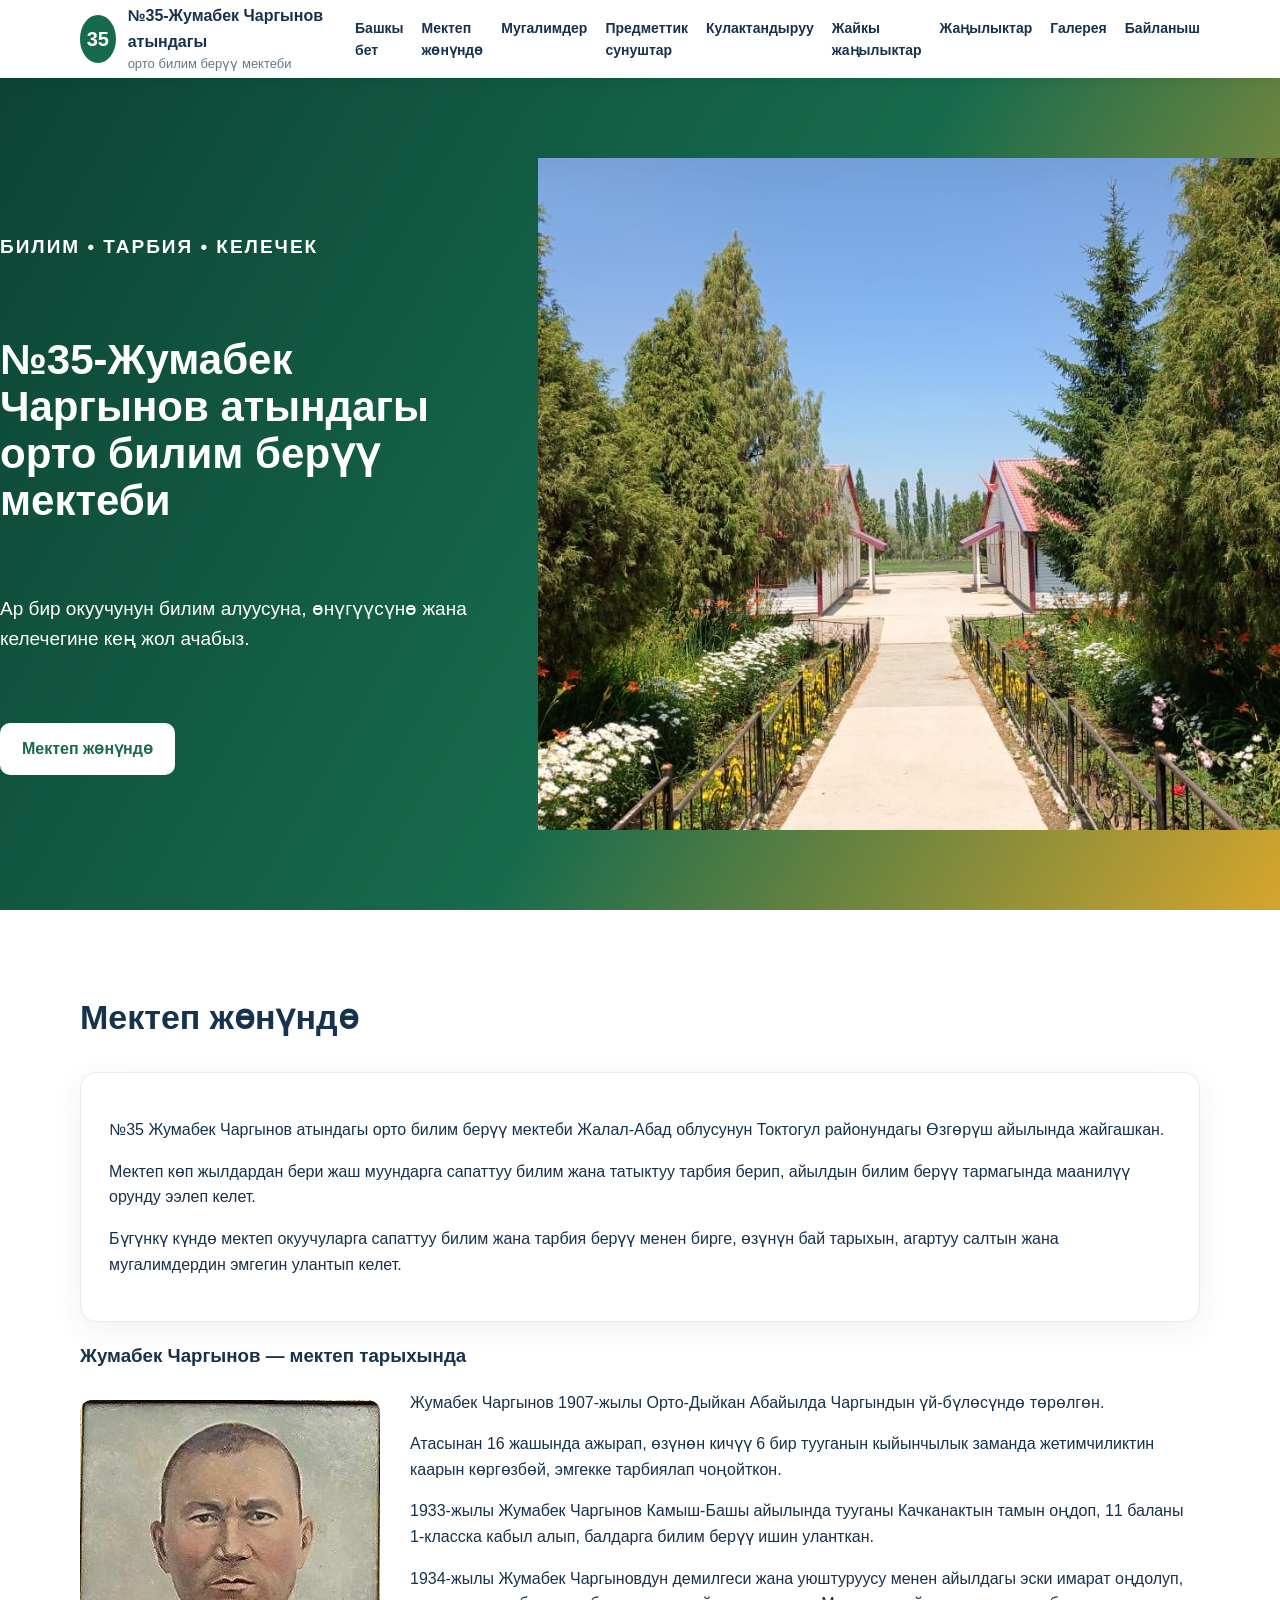
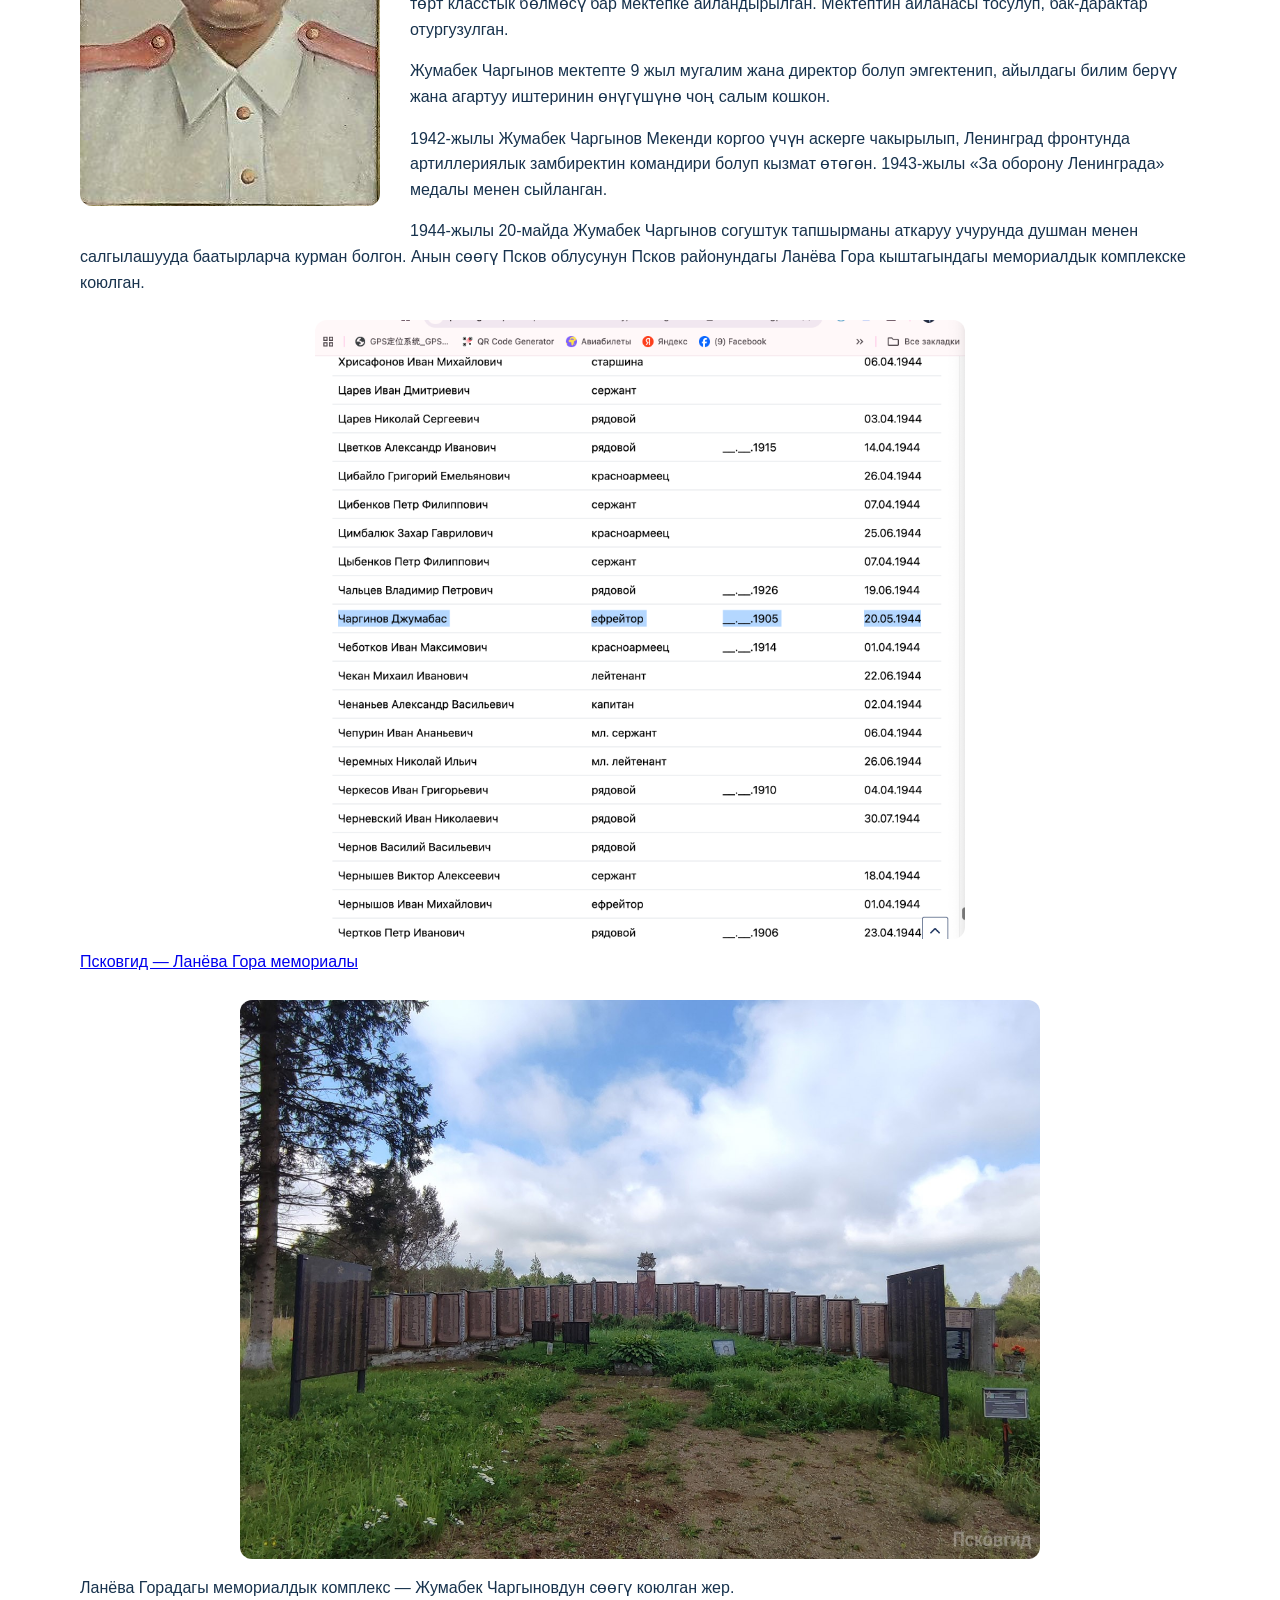
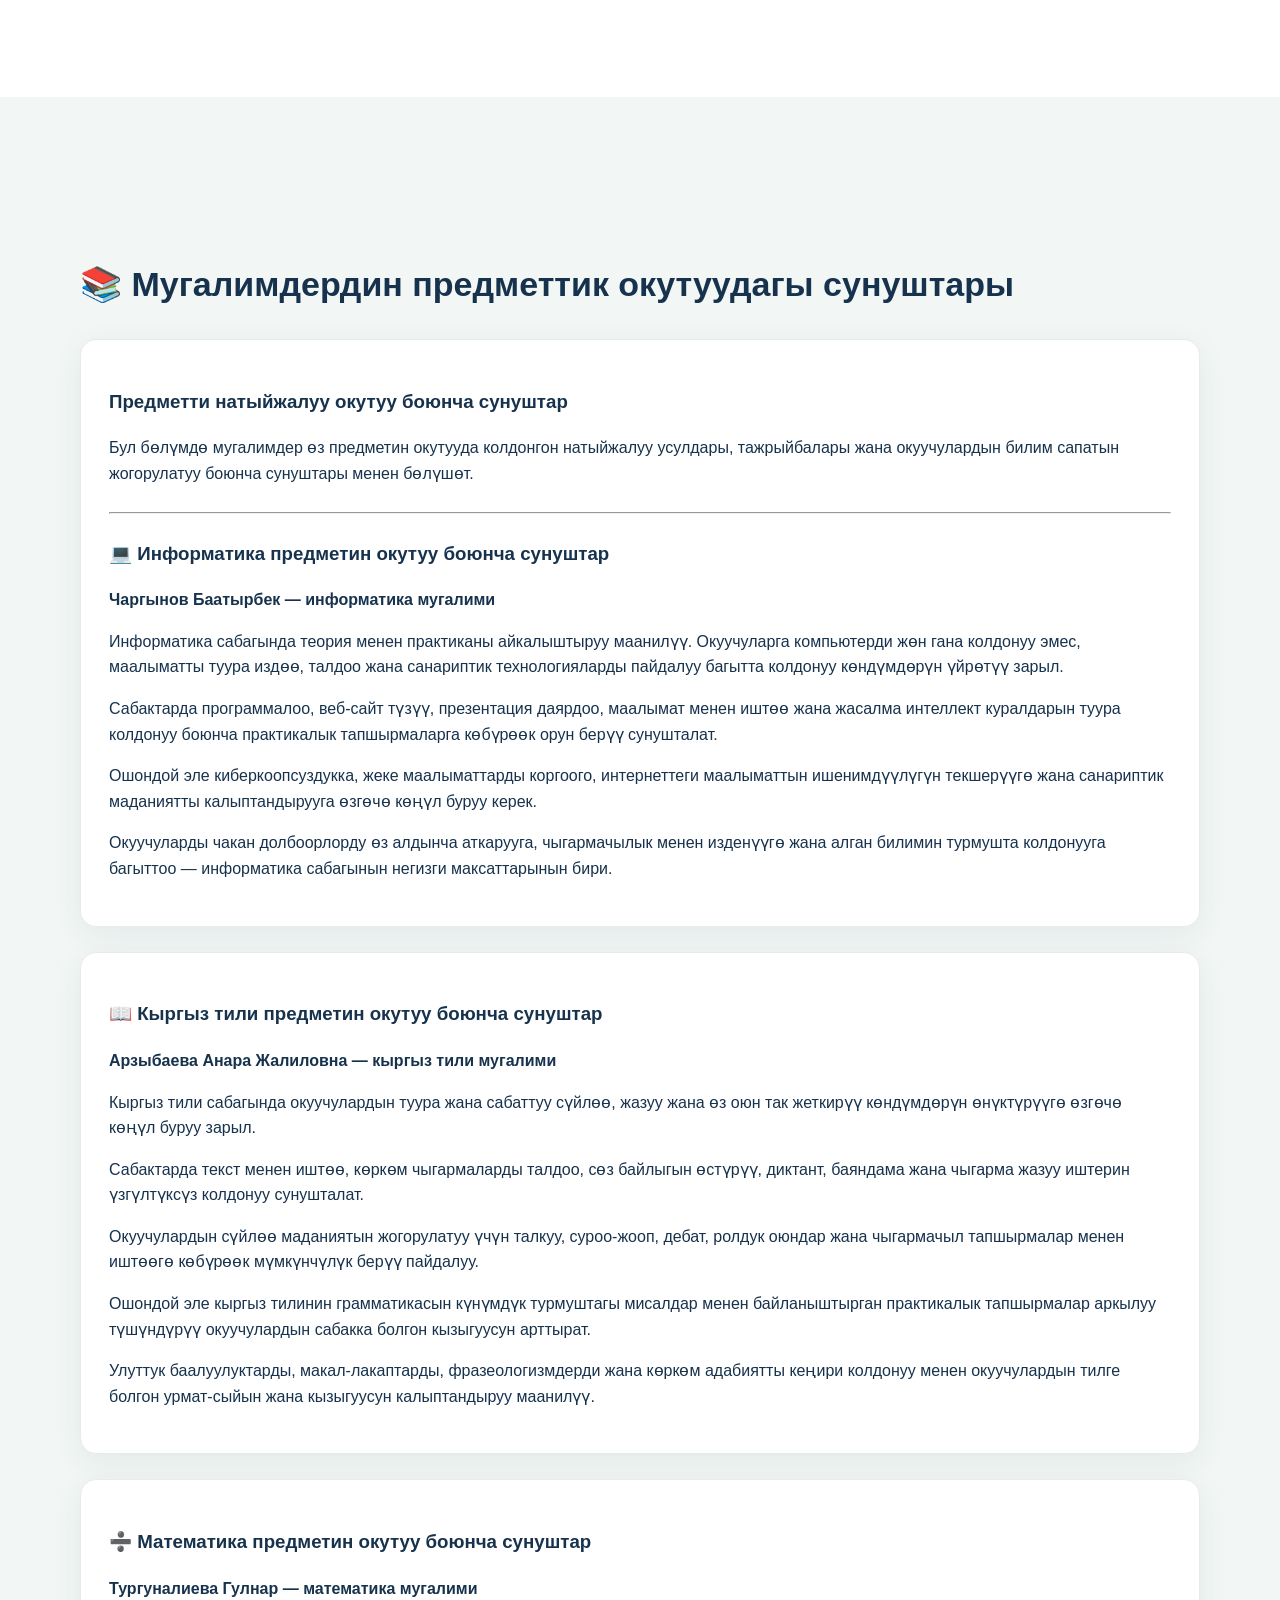
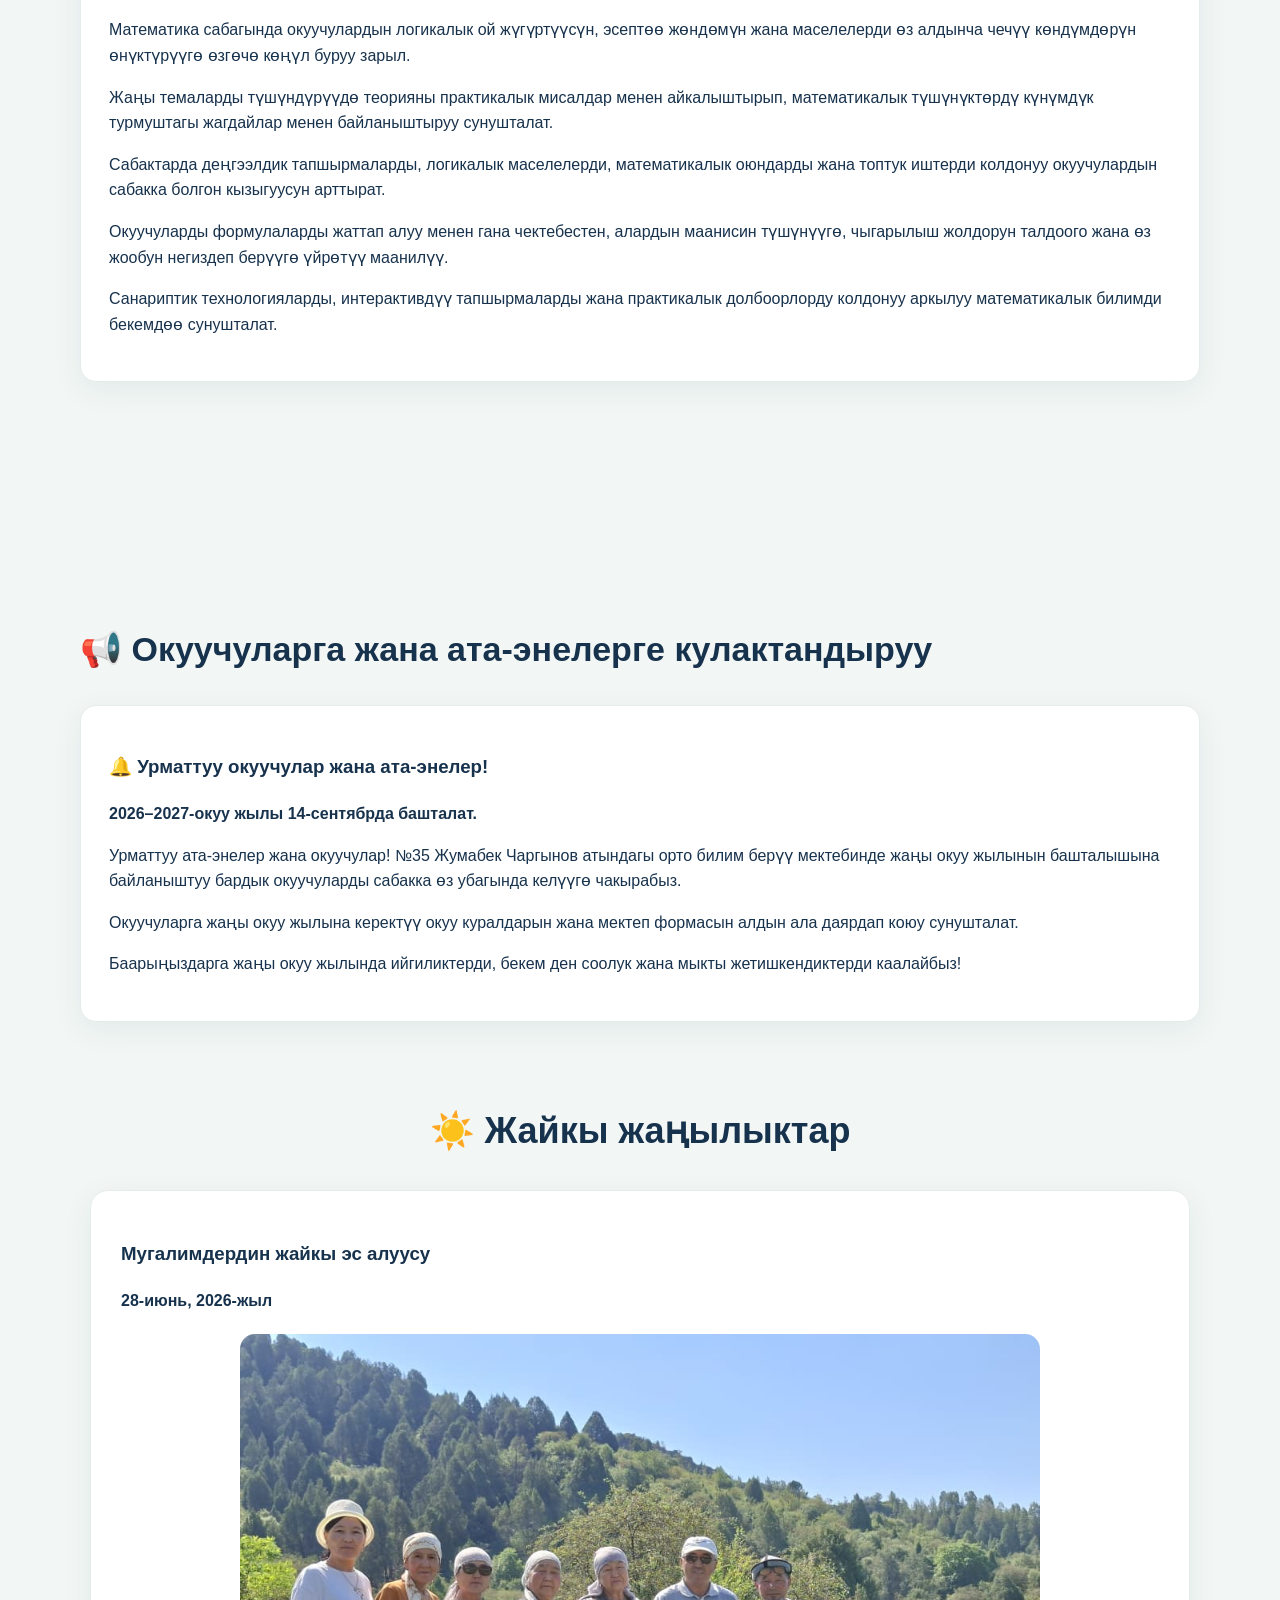
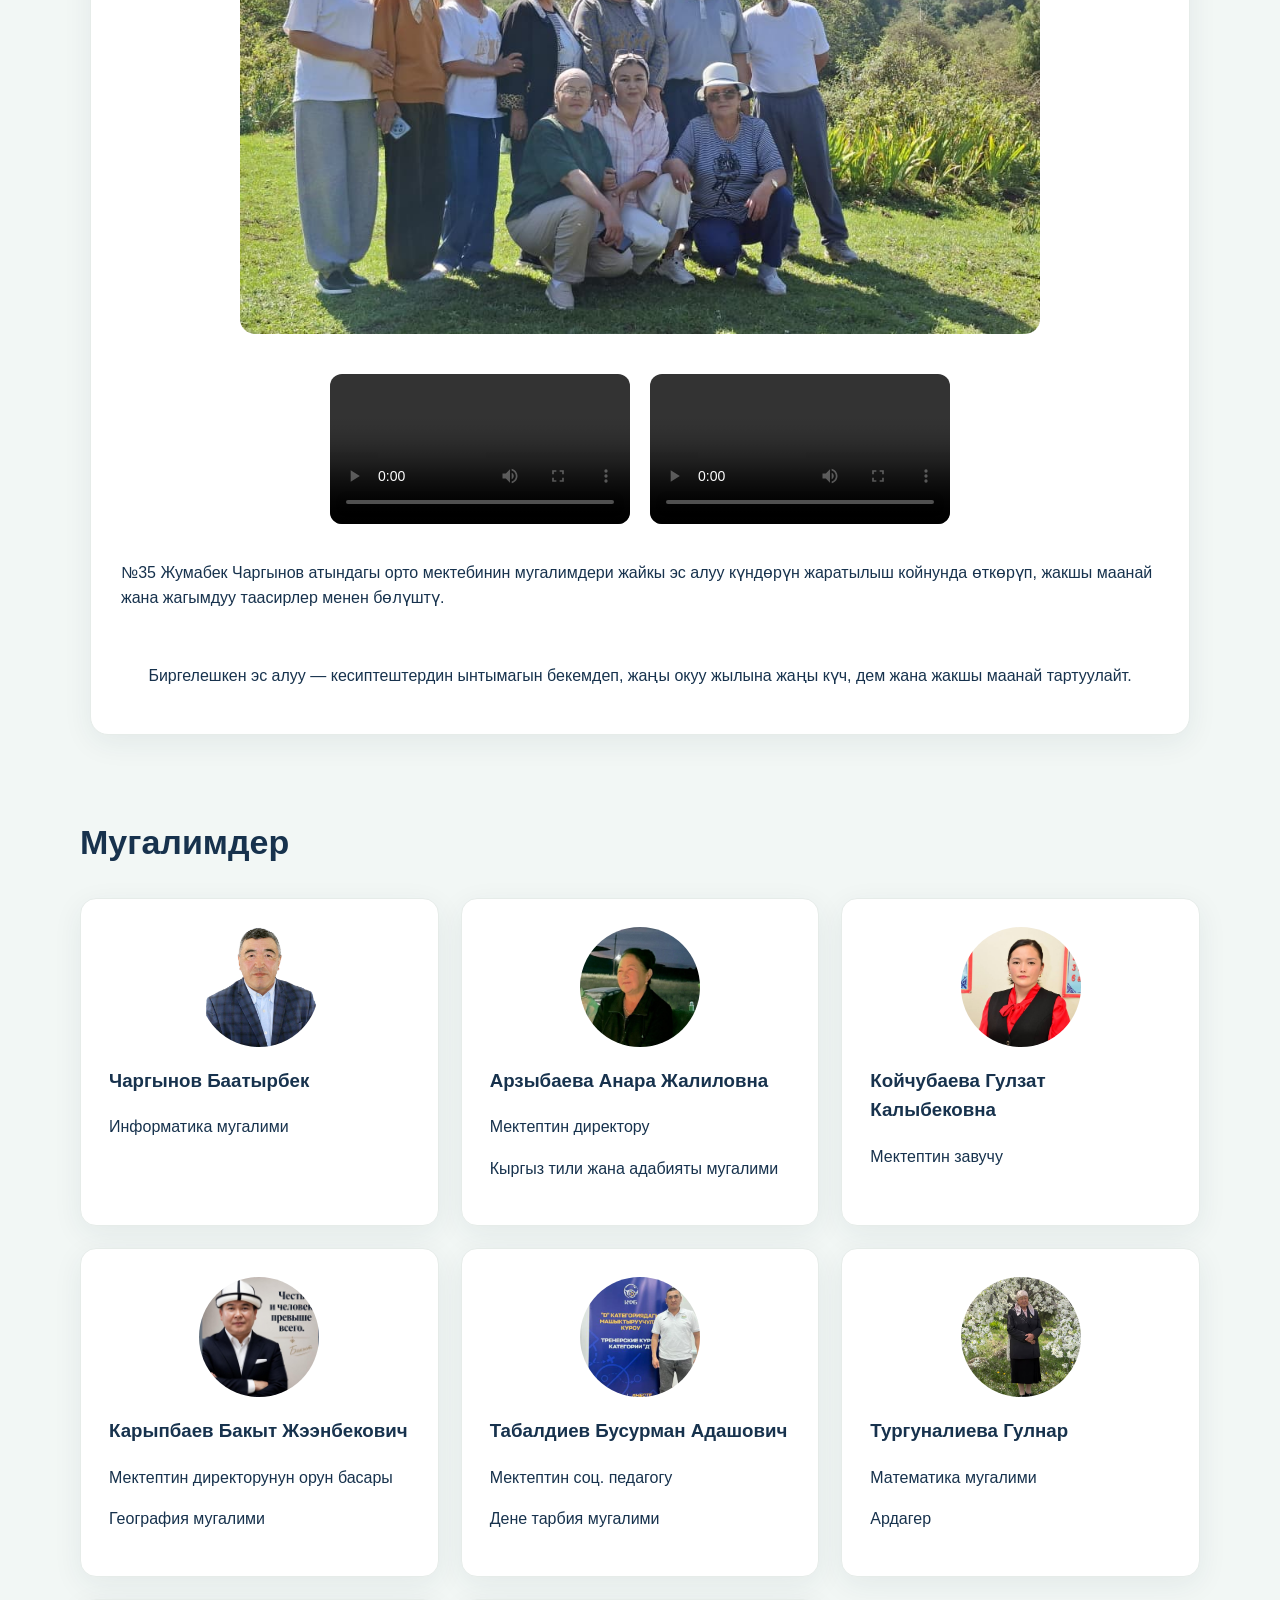
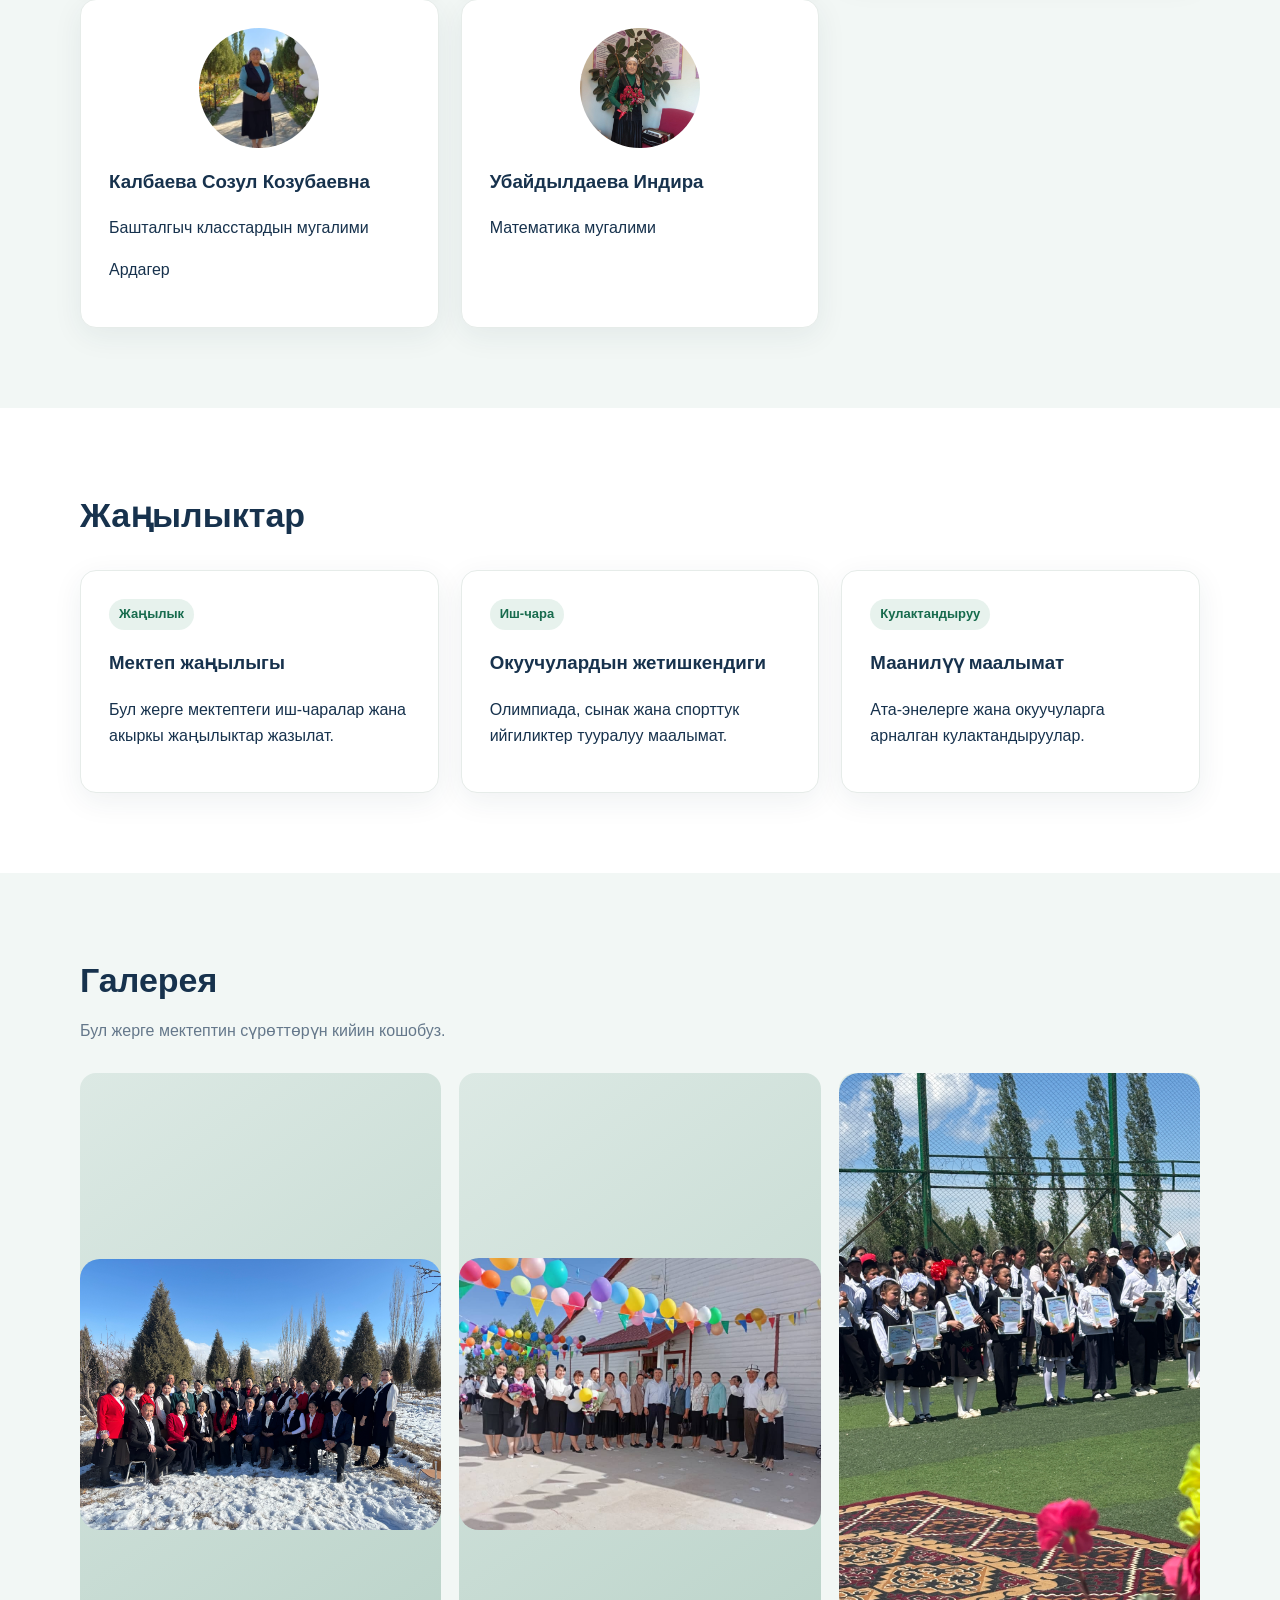
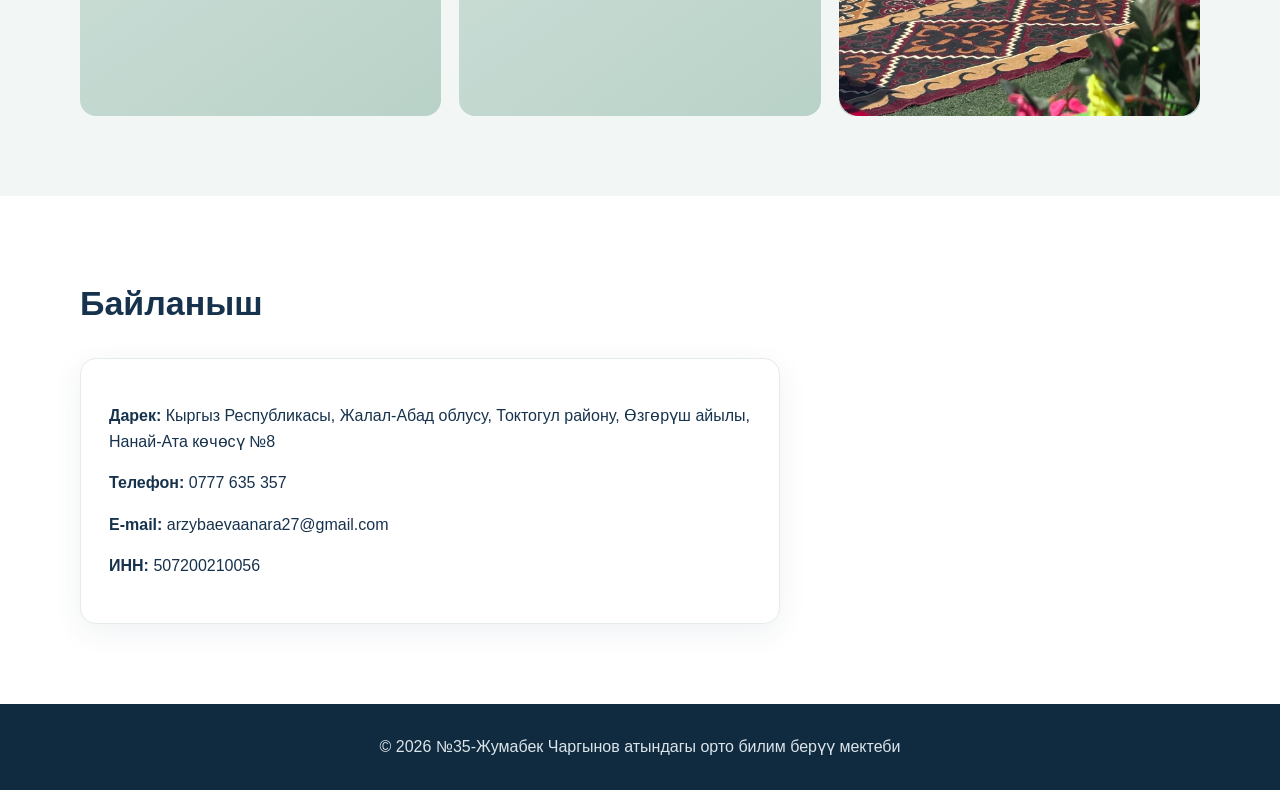
==== index.html @ b6be6ff4 "Update index.html" ====
<!DOCTYPE html>
<html lang="ky">
<head>
  <meta charset="UTF-8">
  <meta name="viewport" content="width=device-width, initial-scale=1.0">
<meta name="description" content="№35 Жумабек Чаргынов атындагы орто мектебинин расмий сайты. Жалал-Абад облусу, Токтогул району, Өзгөрүш айылы.">
  <title>№35 Жумабек Чаргынов атындагы орто мектеби | Токтогул району</title>
  <link rel="stylesheet" href="style.css">
</head>
<body>
  <header>
    <div class="container nav">
      <div class="brand">
        <div class="logo">35</div>
        <div>
          <strong>№35-Жумабек Чаргынов атындагы</strong>
          <span>орто билим берүү мектеби</span>
        </div>
      </div>
      <button class="menu" aria-label="Меню">☰</button>
      <nav>
        <a href="#home">Башкы бет</a>
        <a href="#about">Мектеп жөнүндө</a>
        <a href="#teachers">Мугалимдер</a>
        <a href="#subject-tips">Предметтик сунуштар</a>
        <a href="#announcement">Кулактандыруу</a>
        <a href="#summer-news">Жайкы жаңылыктар</a>
        <a href="#news">Жаңылыктар</a>
        <a href="#gallery">Галерея</a>
        <a href="#contact">Байланыш</a>
      </nav>
    </div>
  </header>

  <main>
    <section class="hero" id="home">
      <div class="container hero-content">
        <p class="eyebrow">Билим • Тарбия • Келечек</p>
        <h1>№35-Жумабек Чаргынов атындагы орто билим берүү мектеби</h1>
        <p>Ар бир окуучунун билим алуусуна, өнүгүүсүнө жана келечегине кең жол ачабыз.</p>
        <a class="button" href="#about">Мектеп жөнүндө</a>
      </div>
      <img src="1b5042bb-6a7a-4c99-910e-c6a59b08b1f9.JPG" alt="№35 Жумабек Чаргынов атындагы мектеп">
    </section>

    <section id="about">
      <div class="container">
        <h2>Мектеп жөнүндө</h2>
        <div class="card">
          <p>№35 Жумабек Чаргынов атындагы орто билим берүү мектеби Жалал-Абад облусунун Токтогул районундагы Өзгөрүш айылында жайгашкан.</p>
<p>Мектеп көп жылдардан бери жаш муундарга сапаттуу билим жана татыктуу тарбия берип, айылдын билим берүү тармагында маанилүү орунду ээлеп келет.</p><p>Бүгүнкү күндө мектеп окуучуларга сапаттуу билим жана тарбия берүү менен бирге, өзүнүн бай тарыхын, агартуу салтын жана мугалимдердин эмгегин улантып келет.</p>        </div>
    <h3>Жумабек Чаргынов — мектеп тарыхында</h3>
<img src="jumabek-chargynov.png" alt="Жумабек Чаргынов" style="width:300px;height:auto;float:left;margin:10px 30px 20px 0;border-radius:12px;">            

        <p>Жумабек Чаргынов 1907-жылы Орто-Дыйкан Абайылда Чаргындын үй-бүлөсүндө төрөлгөн.</p>
        <p>Атасынан 16 жашында ажырап, өзүнөн кичүү 6 бир тууганын кыйынчылык заманда жетимчиликтин каарын көргөзбөй, эмгекке тарбиялап чоңойткон.</p>
        <p>1933-жылы Жумабек Чаргынов Камыш-Башы айылында тууганы Качканактын тамын оңдоп, 11 баланы 1-класска кабыл алып, балдарга билим берүү ишин уланткан.</p>
        <p>1934-жылы Жумабек Чаргыновдун демилгеси жана уюштуруусу менен айылдагы эски имарат оңдолуп, төрт класстык бөлмөсү бар мектепке айландырылган. Мектептин айланасы тосулуп, бак-дарактар отургузулган.</p>
        <p>Жумабек Чаргынов мектепте 9 жыл мугалим жана директор болуп эмгектенип, айылдагы билим берүү жана агартуу иштеринин өнүгүшүнө чоң салым кошкон.</p>
        <p>1942-жылы Жумабек Чаргынов Мекенди коргоо үчүн аскерге чакырылып, Ленинград фронтунда артиллериялык замбиректин командири болуп кызмат өтөгөн. 1943-жылы «За оборону Ленинграда» медалы менен сыйланган.</p>
        <p>1944-жылы 20-майда Жумабек Чаргынов согуштук тапшырманы аткаруу учурунда душман менен салгылашууда баатырларча курман болгон. Анын сөөгү Псков облусунун Псков районундагы Ланёва Гора кыштагындагы мемориалдык комплекске коюлган.</p>
            <img src="chargynov-list.png" alt="Жумабек Чаргыновдун аты мемориалдык тизмеде" style="width:100%;max-width:650px;height:auto;display:block;margin:25px auto 10px auto;border-radius:12px;">  <a href="https://www.pskovgid.ru/mesta/voinskie-memorialy/laneva-gora" target="_blank">
    Псковгид — Ланёва Гора мемориалы
  </a>
<img src="https://cbaatyrbek-prog.github.io/juma--chargynov-school/009feb89-b0dc-4c9e-a639-afb3f63c8e62.png" alt="Ланёва Гора мемориалдык комплекси" style="width:80%;max-width:800px;height:auto;display:block;margin:25px auto 10px auto;border-radius:12px;">            <p class="memorial-caption">Ланёва Горадагы мемориалдык комплекс — Жумабек Чаргыновдун сөөгү коюлган жер.</p>
      </div>
</div>
    </section>

    <section class="soft" id="teachers">
    <section class="soft" id="subject-tips">
  <div class="container">
    <h2>📚 Мугалимдердин предметтик окутуудагы сунуштары</h2>

    <article class="card">
      <h3>Предметти натыйжалуу окутуу боюнча сунуштар</h3>
      <p>Бул бөлүмдө мугалимдер өз предметин окутууда колдонгон натыйжалуу усулдары, тажрыйбалары жана окуучулардын билим сапатын жогорулатуу боюнча сунуштары менен бөлүшөт.</p>
    <hr style="margin:25px 0;">

<h3>💻 Информатика предметин окутуу боюнча сунуштар</h3>

<p><strong>Чаргынов Баатырбек — информатика мугалими</strong></p>

<p>Информатика сабагында теория менен практиканы айкалыштыруу маанилүү. Окуучуларга компьютерди жөн гана колдонуу эмес, маалыматты туура издөө, талдоо жана санариптик технологияларды пайдалуу багытта колдонуу көндүмдөрүн үйрөтүү зарыл.</p>

<p>Сабактарда программалоо, веб-сайт түзүү, презентация даярдоо, маалымат менен иштөө жана жасалма интеллект куралдарын туура колдонуу боюнча практикалык тапшырмаларга көбүрөөк орун берүү сунушталат.</p>

<p>Ошондой эле киберкоопсуздукка, жеке маалыматтарды коргоого, интернеттеги маалыматтын ишенимдүүлүгүн текшерүүгө жана санариптик маданиятты калыптандырууга өзгөчө көңүл буруу керек.</p>

<p>Окуучуларды чакан долбоорлорду өз алдынча аткарууга, чыгармачылык менен изденүүгө жана алган билимин турмушта колдонууга багыттоо — информатика сабагынын негизги максаттарынын бири.</p></article>
  </article>
    <article class="card" style="margin-top:25px;">
  <h3>📖 Кыргыз тили предметин окутуу боюнча сунуштар</h3>

  
<p><strong>Арзыбаева Анара Жалиловна — кыргыз тили мугалими</strong></p>  <p>Кыргыз тили сабагында окуучулардын туура жана сабаттуу сүйлөө, жазуу жана өз оюн так жеткирүү көндүмдөрүн өнүктүрүүгө өзгөчө көңүл буруу зарыл.</p>

  <p>Сабактарда текст менен иштөө, көркөм чыгармаларды талдоо, сөз байлыгын өстүрүү, диктант, баяндама жана чыгарма жазуу иштерин үзгүлтүксүз колдонуу сунушталат.</p>

  <p>Окуучулардын сүйлөө маданиятын жогорулатуу үчүн талкуу, суроо-жооп, дебат, ролдук оюндар жана чыгармачыл тапшырмалар менен иштөөгө көбүрөөк мүмкүнчүлүк берүү пайдалуу.</p>

  <p>Ошондой эле кыргыз тилинин грамматикасын күнүмдүк турмуштагы мисалдар менен байланыштырган практикалык тапшырмалар аркылуу түшүндүрүү окуучулардын сабакка болгон кызыгуусун арттырат.</p>

  <p>Улуттук баалуулуктарды, макал-лакаптарды, фразеологизмдерди жана көркөм адабиятты кеңири колдонуу менен окуучулардын тилге болгон урмат-сыйын жана кызыгуусун калыптандыруу маанилүү.</p>
</article>
    <article class="card" style="margin-top:25px;">
  <h3>➗ Математика предметин окутуу боюнча сунуштар</h3>

  <p><strong>Тургуналиева Гулнар — математика мугалими</strong></p>

  <p>Математика сабагында окуучулардын логикалык ой жүгүртүүсүн, эсептөө жөндөмүн жана маселелерди өз алдынча чечүү көндүмдөрүн өнүктүрүүгө өзгөчө көңүл буруу зарыл.</p>

  <p>Жаңы темаларды түшүндүрүүдө теорияны практикалык мисалдар менен айкалыштырып, математикалык түшүнүктөрдү күнүмдүк турмуштагы жагдайлар менен байланыштыруу сунушталат.</p>

  <p>Сабактарда деңгээлдик тапшырмаларды, логикалык маселелерди, математикалык оюндарды жана топтук иштерди колдонуу окуучулардын сабакка болгон кызыгуусун арттырат.</p>

  <p>Окуучуларды формулаларды жаттап алуу менен гана чектебестен, алардын маанисин түшүнүүгө, чыгарылыш жолдорун талдоого жана өз жообун негиздеп берүүгө үйрөтүү маанилүү.</p>

  <p>Санариптик технологияларды, интерактивдүү тапшырмаларды жана практикалык долбоорлорду колдонуу аркылуу математикалык билимди бекемдөө сунушталат.</p>
</article>
  </div>
</section>
      <section class="soft" id="announcement"><section class="soft" id="summer-news">
        <div class="container">
  <h2>📢 Окуучуларга жана ата-энелерге кулактандыруу</h2>

  <article class="card">
    <h3>🔔 Урматтуу окуучулар жана ата-энелер!</h3>

    <p><strong>2026–2027-окуу жылы 14-сентябрда башталат.</strong></p>

    <p>Урматтуу ата-энелер жана окуучулар! №35 Жумабек Чаргынов атындагы орто билим берүү мектебинде жаңы окуу жылынын башталышына байланыштуу бардык окуучуларды сабакка өз убагында келүүгө чакырабыз.</p>

    <p>Окуучуларга жаңы окуу жылына керектүү окуу куралдарын жана мектеп формасын алдын ала даярдап коюу сунушталат.</p>

    <p>Баарыңыздарга жаңы окуу жылында ийгиликтерди, бекем ден соолук жана мыкты жетишкендиктерди каалайбыз!</p>
  </article>
</div>
</section>  <div class="container">
    <h2 style="text-align:center;font-size:36px;margin-bottom:30px;">☀️ Жайкы жаңылыктар</h2>
    <article class="card" style="max-width:1100px;margin:0 auto;padding:30px;border-radius:18px;">      <h3>Мугалимдердин жайкы эс алуусу</h3>
      <p><strong>28-июнь, 2026-жыл</strong></p>
     <img src="PHOTO-2026-06-28-12-20-13.jpg"
     alt="Мугалимдердин жайкы эс алуусу"
     style="width:100%;max-width:800px;height:auto;display:block;margin:20px auto;border-radius:15px;">        <div style="display:flex;gap:20px;flex-wrap:wrap;justify-content:center;margin-top:20px;">
<div style="display:flex;gap:20px;flex-wrap:wrap;justify-content:center;align-items:flex-start;margin-top:20px;">
  <video controls style="width:48%-width:500px;border-radius:12px;">
    <source src="VIDEO-2026-06-28-08-29-29.mp4" type="video/mp4">
    Браузериңиз видеону көрсөтө албай жатат.
  </video>

  <video controls style="width:48%max-width:500px;border-radius:12px;">
    <source src="VIDEO-2026-06-28-11-53-36.mp4" type="video/mp4">
    Браузериңиз видеону көрсөтө албай жатат.
  </video>

</div>
    

      <p>№35 Жумабек Чаргынов атындагы орто мектебинин мугалимдери жайкы эс алуу күндөрүн жаратылыш койнунда өткөрүп, жакшы маанай жана жагымдуу таасирлер менен бөлүштү.</p>

      <p>Биргелешкен эс алуу — кесиптештердин ынтымагын бекемдеп, жаңы окуу жылына жаңы күч, дем жана жакшы маанай тартуулайт.</p>
    </article>
  </div>
</section>
      
      <div class="container">
        <h2>Мугалимдер</h2>
        <div class="grid">
        <article class="card">
  <div class="avatar">
    <img src="90x2.jpg" alt="Чаргынов Баатырбек">
  </div>
  <h3>Чаргынов Баатырбек</h3>
  <p>Информатика мугалими</p>
</article>          <article class="card">
  <div class="avatar">
    <img src="Анара муг.JPG" alt="Арзыбаева Анара Жалиловна">
  </div>
  <h3>Арзыбаева Анара Жалиловна</h3>
  <p>Мектептин директору</p>
  <p>Кыргыз тили жана адабияты мугалими</p>
</article>
  
<article class="card">
  <div class="avatar">
    <img src="eba7f231-89a1-4479-bad8-627b5ed195c5.JPG" alt="Койчубаева Гулзат Калыбековна">
  </div>
  <h3>Койчубаева Гулзат Калыбековна</h3>
  <p>Мектептин завучу</p>
</article>
<article class="card">
  <div class="avatar">
    <img src="bf2a01eb-c92d-4d5a-9665-6da99aef555f.JPG" alt="Карыпбаев Бакыт Жээнбекович">
  </div>
  <h3>Карыпбаев Бакыт Жээнбекович</h3>
  <p>Мектептин директорунун орун басары</p>
  <p>География мугалими</p>
</article>
          <article class="card">
  <div class="avatar">
    <img src="Бусу муг.jpg" alt="Табалдиев Бусурман Адашович">
  </div>
  <h3>Табалдиев Бусурман Адашович</h3>
  <p>Мектептин соц. педагогу</p>
  <p>Дене тарбия мугалими</p>
</article>
          
<article class="card">
  <div class="avatar">
    <img src="Тургуналиева Г.JPG" alt="Тургуналиева Гулнар">
  </div>
  <h3>Тургуналиева Гулнар</h3>
  <p>Математика мугалими</p>
  <p>Ардагер</p>
</article>
<article class="card">
  <div class="avatar">
    <img src="Созул Муг.JPG" alt="Калбаева Созул Козубаевна">
  </div>
  <h3>Калбаева Созул Козубаевна</h3>
  <p>Башталгыч класстардын мугалими</p>
  <p>Ардагер</p>
</article>
<article class="card">
  <div class="avatar">
    <img src="Индра муг.JPG" alt="Убайдылдаева Индира">
  </div>
  <h3>Убайдылдаева Индира</h3>
  <p>Математика мугалими</p>
</article>
      </div>
    </section>

    <section id="news">
      <div class="container">
        <h2>Жаңылыктар</h2>
        <div class="grid">
          <article class="card"><span class="date">Жаңылык</span><h3>Мектеп жаңылыгы</h3><p>Бул жерге мектептеги иш-чаралар жана акыркы жаңылыктар жазылат.</p></article>
          <article class="card"><span class="date">Иш-чара</span><h3>Окуучулардын жетишкендиги</h3><p>Олимпиада, сынак жана спорттук ийгиликтер тууралуу маалымат.</p></article>
          <article class="card"><span class="date">Кулактандыруу</span><h3>Маанилүү маалымат</h3><p>Ата-энелерге жана окуучуларга арналган кулактандыруулар.</p></article>
        </div>
      </div>
    </section>

    <section class="soft" id="gallery">
      <div class="container">
        <h2>Галерея</h2>
        <p class="lead">Бул жерге мектептин сүрөттөрүн кийин кошобуз.</p>
        <div class="gallery">
       <div><img src="IMG_7516.jpeg" alt="Мектептин сүрөтү"></div>   <div><img src="3f256dd7-a42c-4a0e-8b8e-ba66b50b9ff8.jpg" alt="Иш-чара"></div><div><img src="Окуучулар.JPG" alt="Окуучулар"></div>
        </div>
      </div>
    </section>

    <section id="contact">
      <div class="container">
        <h2>Байланыш</h2>
        <div class="card contact">
          <p><strong>Дарек:</strong> Кыргыз Республикасы, Жалал-Абад облусу, Токтогул району, Өзгөрүш айылы, Нанай-Ата көчөсү №8
          <p><strong>Телефон:</strong> 0777 635 357</p>
<p><strong>E-mail:</strong> arzybaevaanara27@gmail.com</p>
<p><strong>ИНН:</strong> 507200210056</p>      </div>
    </section>
  </main>

  <footer>
    <div class="container">© 2026 №35-Жумабек Чаргынов атындагы орто билим берүү мектеби</div>
  </footer>
  <script src="script.js"></script>
</body>
</html>
---- style.css ----
*{box-sizing:border-box}html{scroll-behavior:smooth}body{margin:0;font-family:Arial,sans-serif;color:#17324d;background:#fff;line-height:1.6}.container{width:min(1120px,92%);margin:auto}header{position:sticky;top:0;z-index:10;background:#fff;box-shadow:0 2px 12px #00000012}.nav{min-height:78px;display:flex;align-items:center;justify-content:space-between;gap:20px}.brand{display:flex;align-items:center;gap:12px}.brand span{display:block;font-size:13px;color:#65788b}.logo{width:48px;height:48px;border-radius:50%;display:grid;place-items:center;background:#176b4d;color:#fff;font-weight:800;font-size:20px}nav{display:flex;gap:18px}nav a{text-decoration:none;color:#17324d;font-weight:600;font-size:14px}nav a:hover{color:#176b4d}.menu{display:none;border:0;background:#176b4d;color:#fff;border-radius:8px;padding:8px 11px;font-size:20px}.hero{min-height:570px;display:flex;align-items:center;background:linear-gradient(120deg,#0c4435,#176b4d 55%,#d6a52d);color:#fff}.hero-content{max-width:850px}.eyebrow{text-transform:uppercase;letter-spacing:2px;font-weight:700}.hero h1{font-size:clamp(36px,6vw,68px);line-height:1.05;margin:14px 0 20px}.hero p{font-size:19px;max-width:720px}.button{display:inline-block;margin-top:16px;background:#fff;color:#176b4d;text-decoration:none;font-weight:700;padding:13px 22px;border-radius:10px}section{padding:80px 0}h2{font-size:34px;margin:0 0 28px;color:#17324d}.soft{background:#f2f7f5}.grid{display:grid;grid-template-columns:repeat(3,1fr);gap:22px}.card{background:#fff;padding:28px;border-radius:16px;box-shadow:0 8px 30px #17324d12;border:1px solid #e6ece9}.avatar{font-size:45px}.date{display:inline-block;background:#e7f2ed;color:#176b4d;padding:5px 10px;border-radius:20px;font-size:13px;font-weight:700}.gallery{display:grid;grid-template-columns:repeat(3,1fr);gap:18px}.gallery div{min-height:220px;border-radius:16px;background:linear-gradient(145deg,#dce9e4,#b9d2c8);display:grid;place-items:center;color:#176b4d;font-weight:700}.lead{margin-top:-18px;margin-bottom:30px;color:#65788b}.contact{max-width:700px}footer{background:#102b3f;color:#dbe4ea;padding:30px 0;text-align:center}@media(max-width:850px){.menu{display:block}nav{display:none;position:absolute;top:78px;left:0;right:0;background:#fff;padding:18px 4%;flex-direction:column;box-shadow:0 10px 20px #0002}nav.open{display:flex}.grid,.gallery{grid-template-columns:1fr}.hero{min-height:500px}section{padding:60px 0}.brand strong{font-size:14px}}
.gallery img {
  width: 100%;
  max-width: 800px;
  height: auto;
  object-fit: contain;
  display: block;
  margin: 0 auto;
  border-radius: 20px;
}

.gallery > div {
  width: 100%;
  text-align: center;
}
.gallery > div {
  width: 100%;
}  width: 100%;
  height: auto;
  max-height: 700px;
  object-fit: contain;
  display: block;
  border-radius: 20px;
}
.avatar img {
  width: 120px;
  height: 120px;
  object-fit: cover;
  border-radius: 50%;
  display: block;
}
.avatar img {
  width: 120px !important;
  height: 120px !important;
  max-width: 120px !important;
  object-fit: cover !important;
  border-radius: 50% !important;
  display: block !important;
  margin: 0 auto !important;  
}
.hero-content {
  display: grid;
  grid-template-columns: 42% 58%;
  align-items: center;
  gap: 30px;
  max-width: 1200px;
  margin: 0 auto;
  padding: 40px 30px;
}

.hero-content > div {
  min-width: 0;
}

.hero-content img {
  width: 100%;
  height: auto;
  max-height: 620px;
  object-fit: cover;
  border-radius: 20px;
}

.hero h1 {
  font-size: 44px;
  line-height: 1.12;
  margin: 20px 0;
}

.hero .eyebrow,
.hero p,
.hero .button {
  max-width: 100%;
}

.hero .button {
  display: inline-block;
  width: auto;
}
.hero {
  display: grid;
  grid-template-columns: 42% 58%;
  align-items: stretch;
}

.hero .hero-content {
  display: flex !important;
  flex-direction: column;
  justify-content: center;
  width: 100%;
  max-width: none !important;
  margin: 0 !important;
  padding: 55px 45px !important;
}

.hero > img {
  width: 100%;
  height: 100%;
  min-height: 560px;
  max-height: 680px;
  object-fit: cover;
  display: block;
  border-radius: 0;
}

.hero .eyebrow,
.hero h1,
.hero p {
  margin-left: 0 !important;
  transform: none !important;
}

.hero h1 {
  font-size: 48px;
  line-height: 1.1;
}

.hero .button {
  display: inline-block;
  width: auto !important;
  align-self: flex-start;
}

@media (max-width: 900px) {
  .hero {
    grid-template-columns: 1fr;
  }

  .hero .hero-content {
    padding: 35px 24px !important;
  }

  .hero > img {
    height: auto;
    min-height: 0;
  }
}
.hero .hero-content {
  grid-template-columns: 1fr 1.4fr !important;
}

.hero .eyebrow,
.hero h1,
.hero p,
.hero .button {
  margin-left: 0 !important;
  text-align: left !important;
}

.hero .hero-content {
  padding-left: 0px !important;
}
.hero h1 {
  font-size: 42px !important;
  line-height: 1.12 !important;
  max-width: 560px;
}

.hero .eyebrow {
  margin-bottom: 24px !important;
}

.hero p {
  max-width: 560px;
  line-height: 1.6;
}

.hero .button {
  margin-top: 20px !important;
}
.hero .eyebrow {
  text-align: left !important;
  margin-left: 0 !important;
  padding-left: 0 !important;
  align-self: flex-start !important;
}
.history-layout {
  display: flex;
  gap: 30px;
  align-items: flex-start;
}
.history-photo img {
  width: 300px;
  max-width: 100%;
  height: auto;
  border-radius: 12px;
 
}
@media (max-width: 768px) {
  .history-layout {
    flex-direction: column;
  }



.history-text {
  flex: 1;
}


.history-photo img {
  width: 300px;
  max-width: 100%;
  height: auto;
  display: block;
  border-radius: 12px;
}

.history-text {
  flex: 1;
}
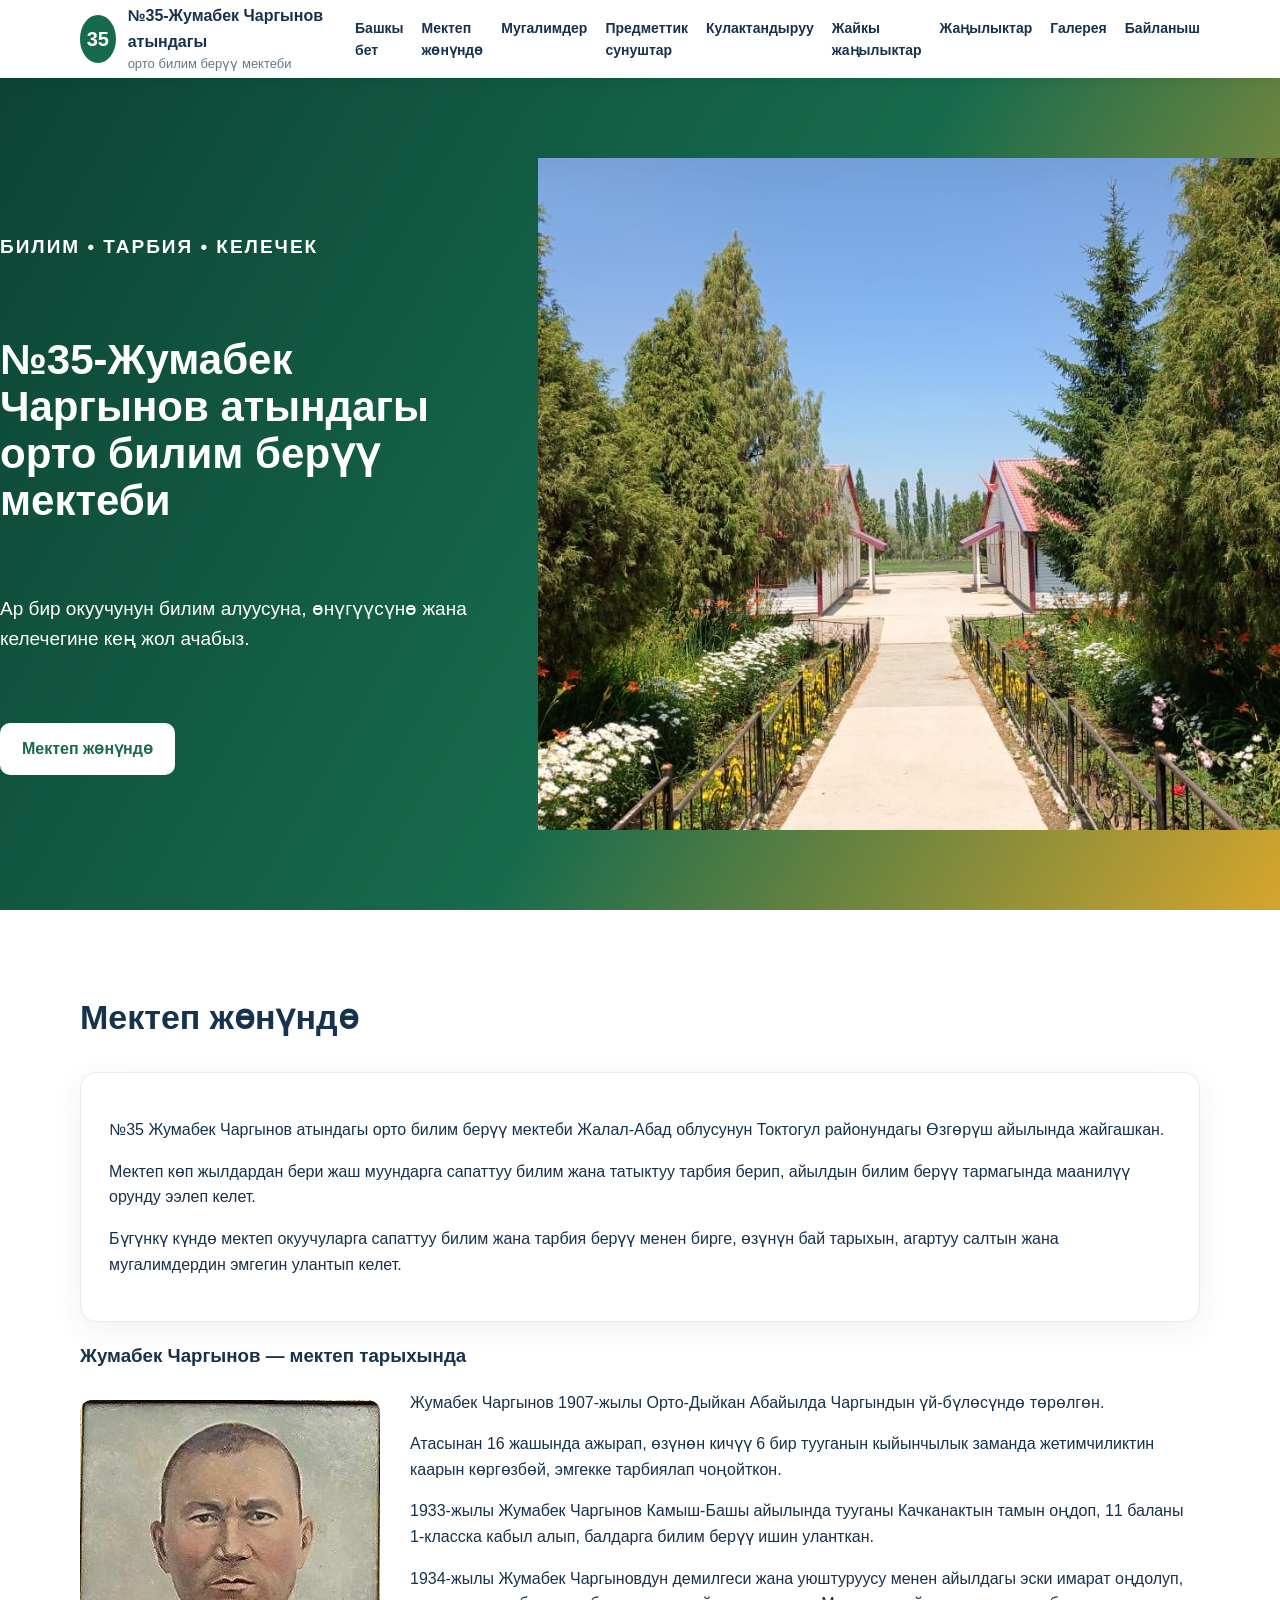
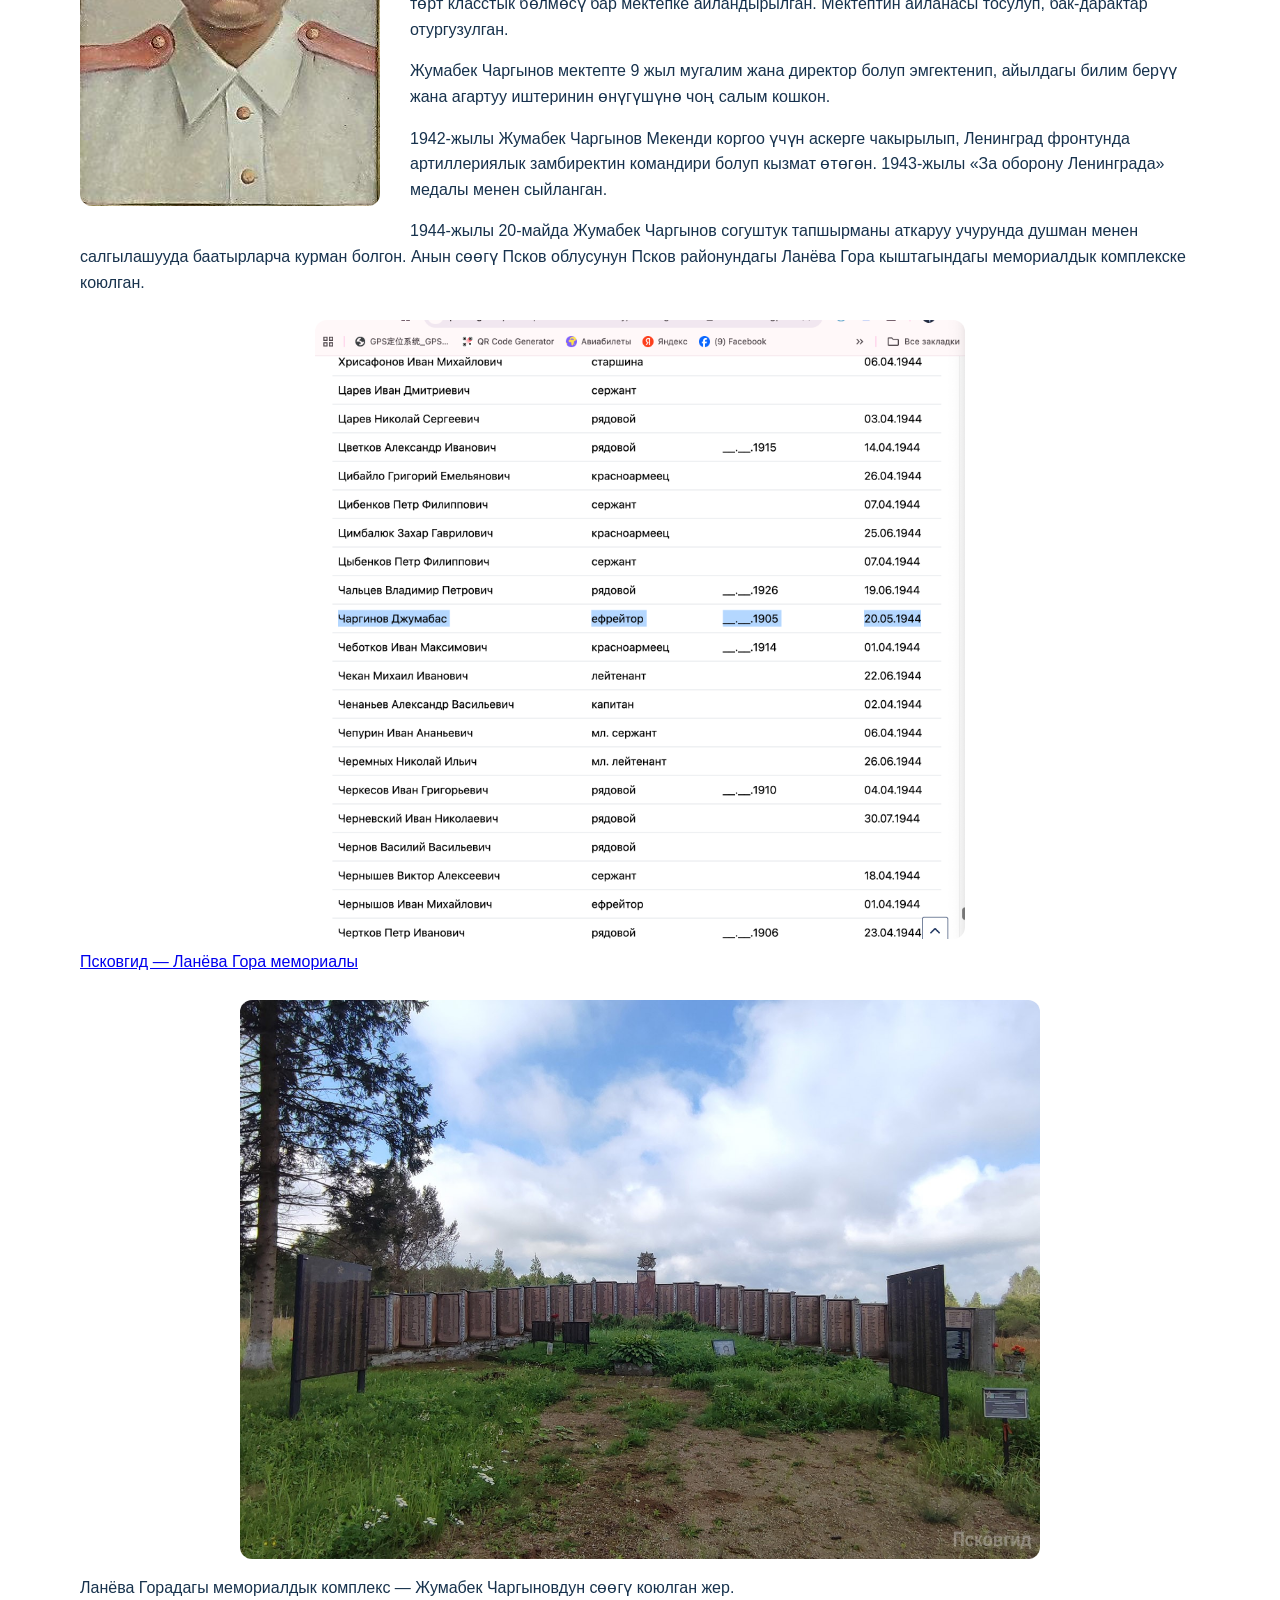
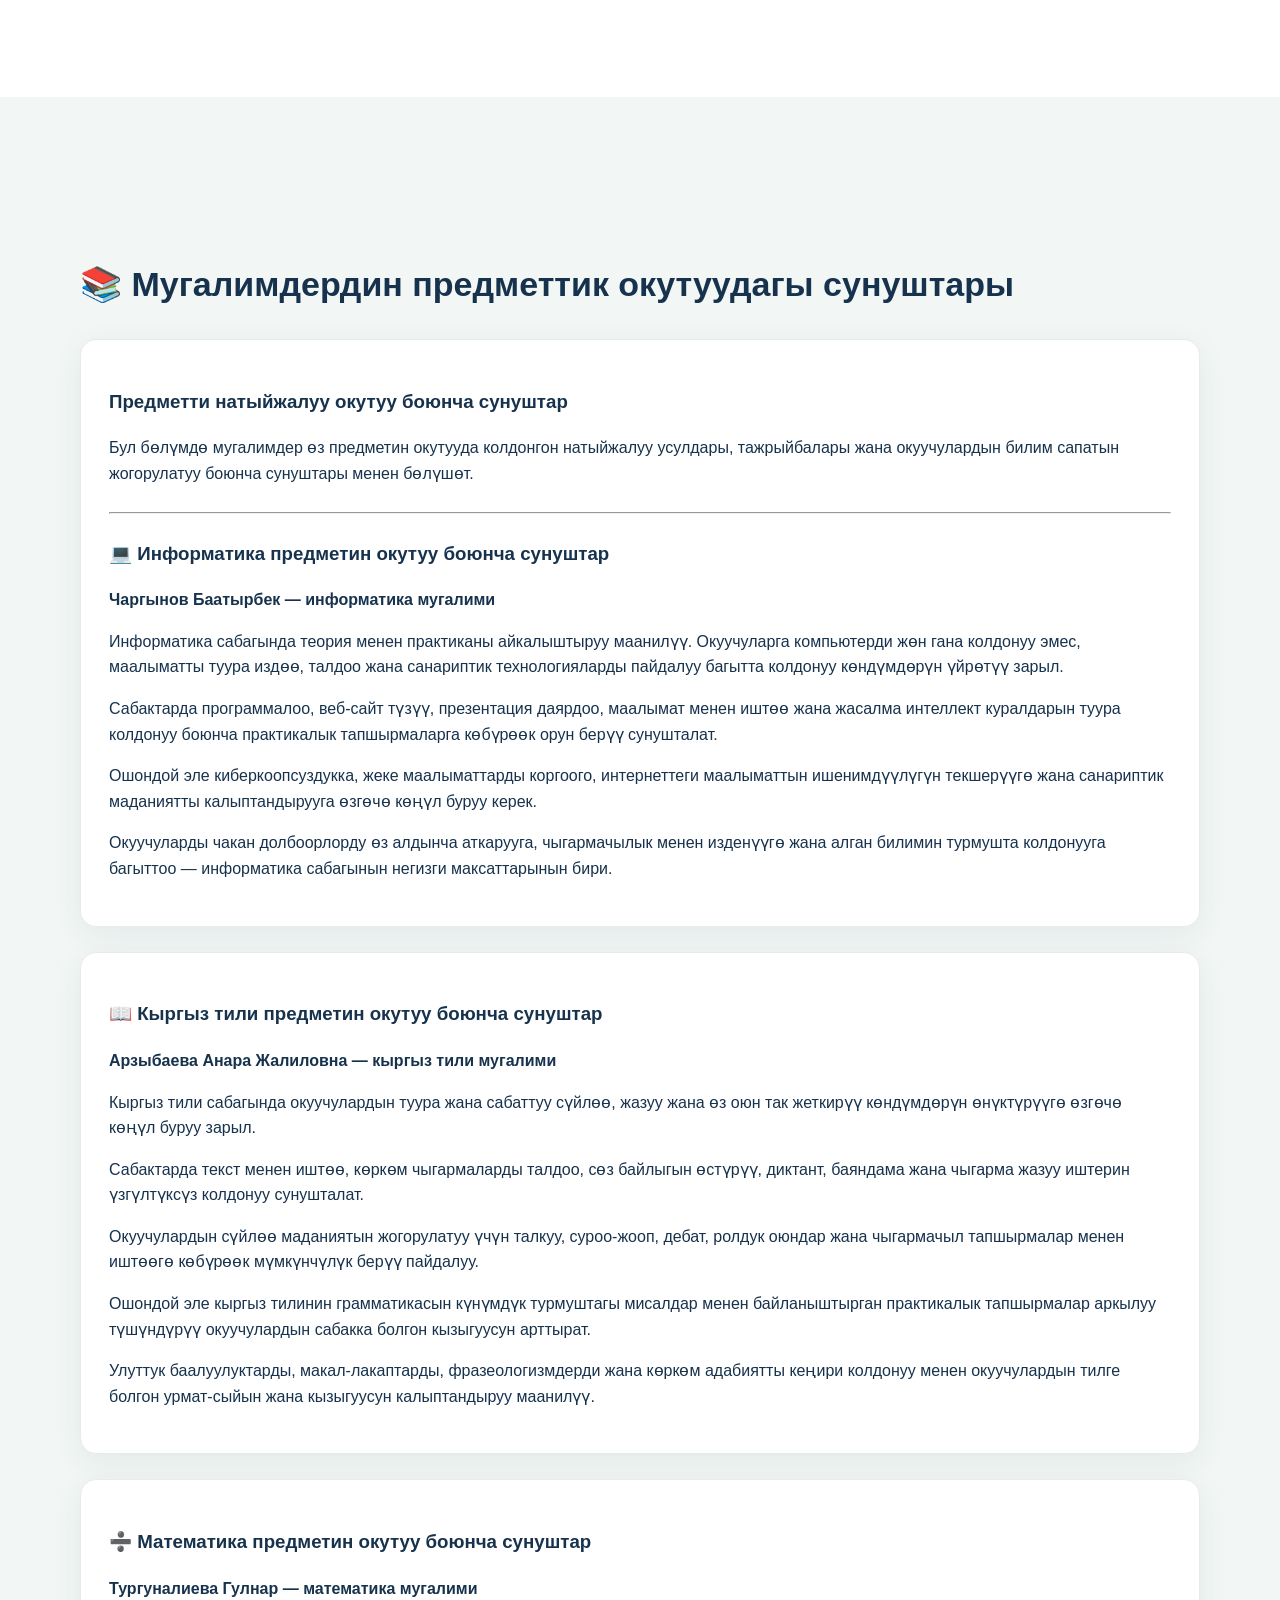
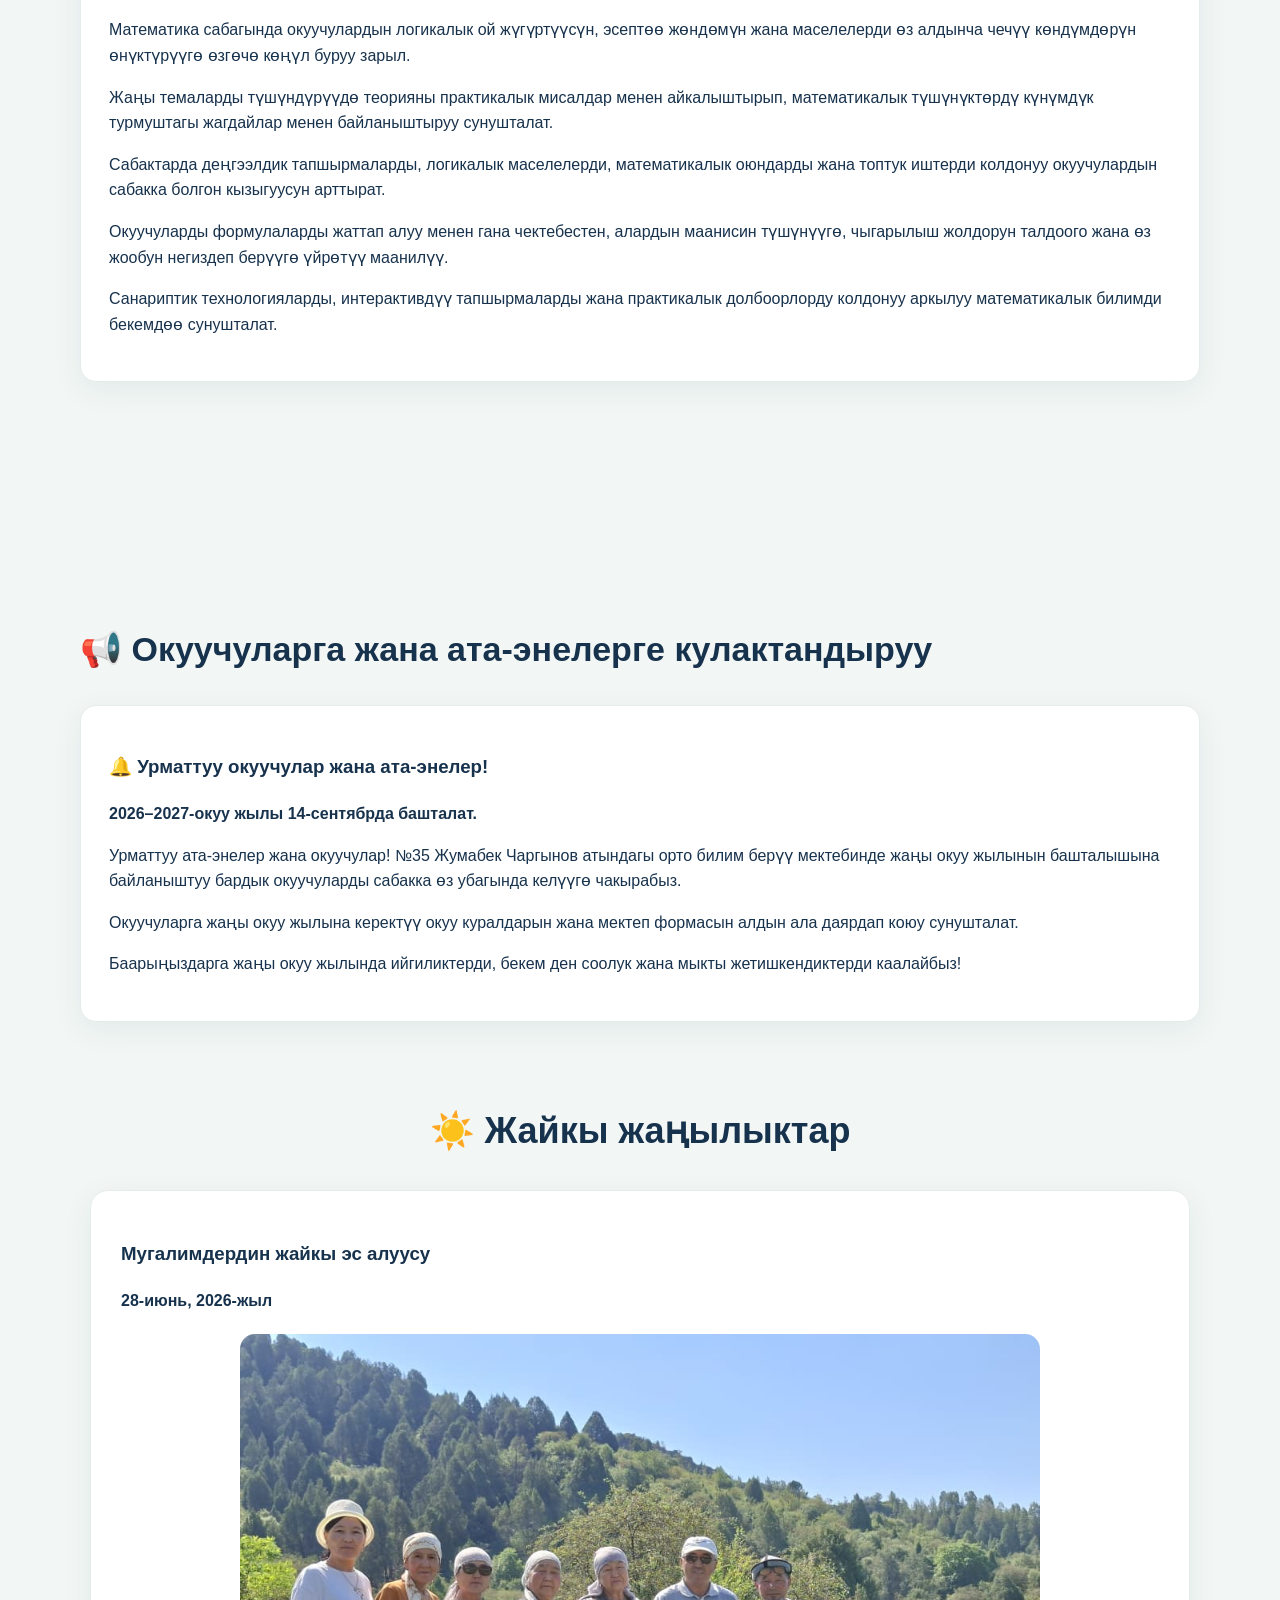
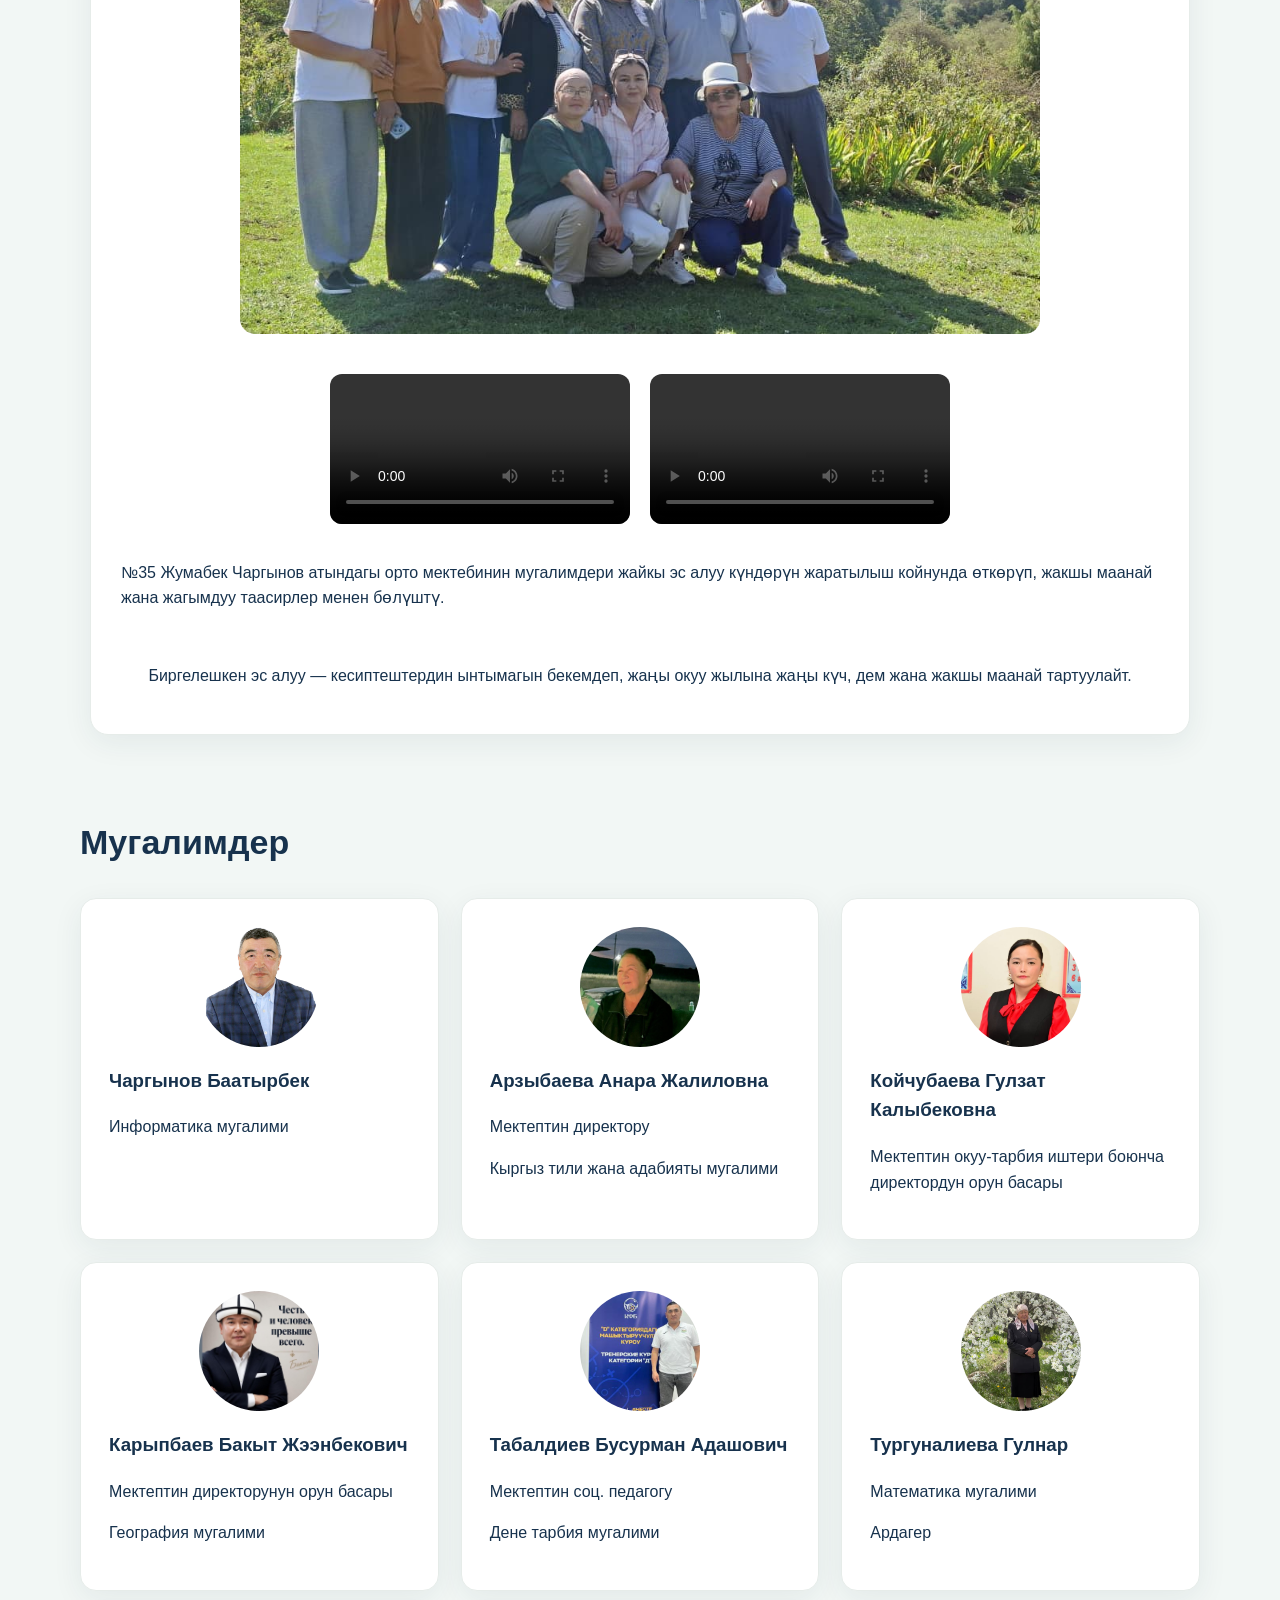
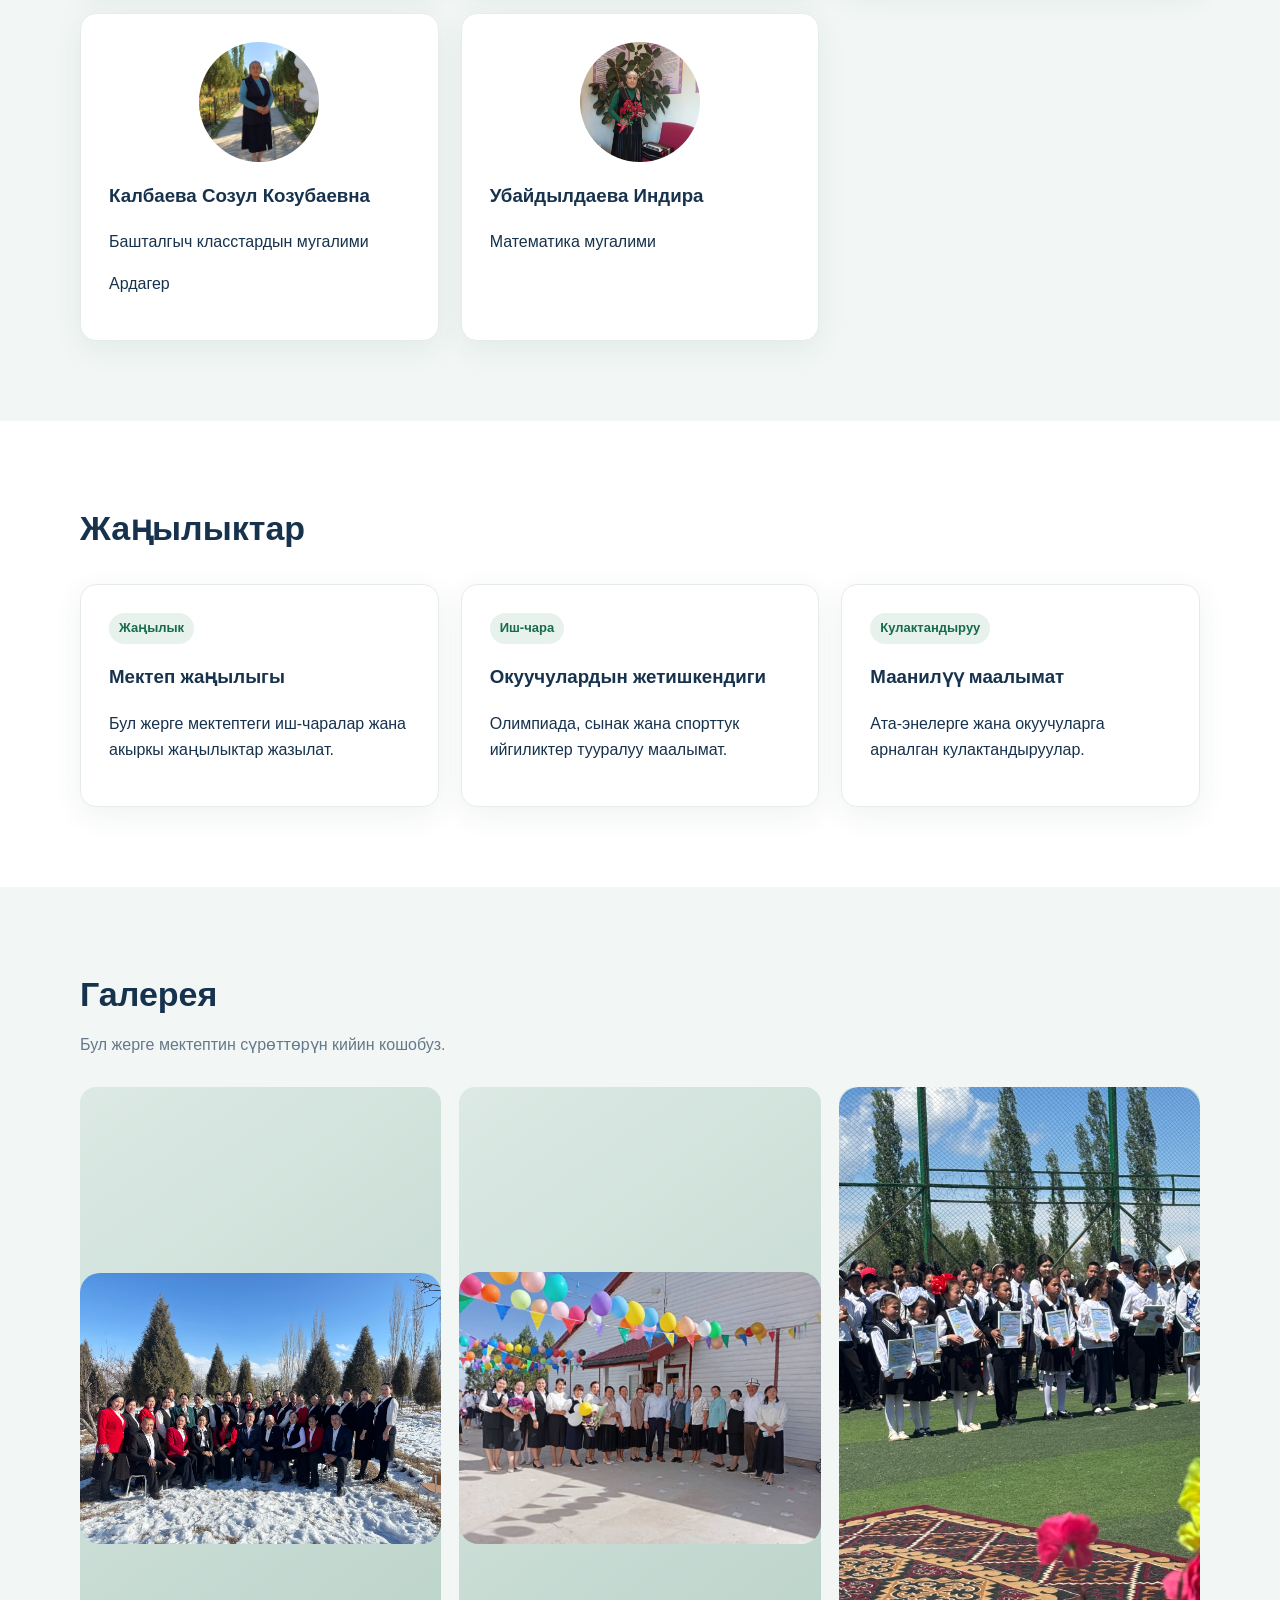
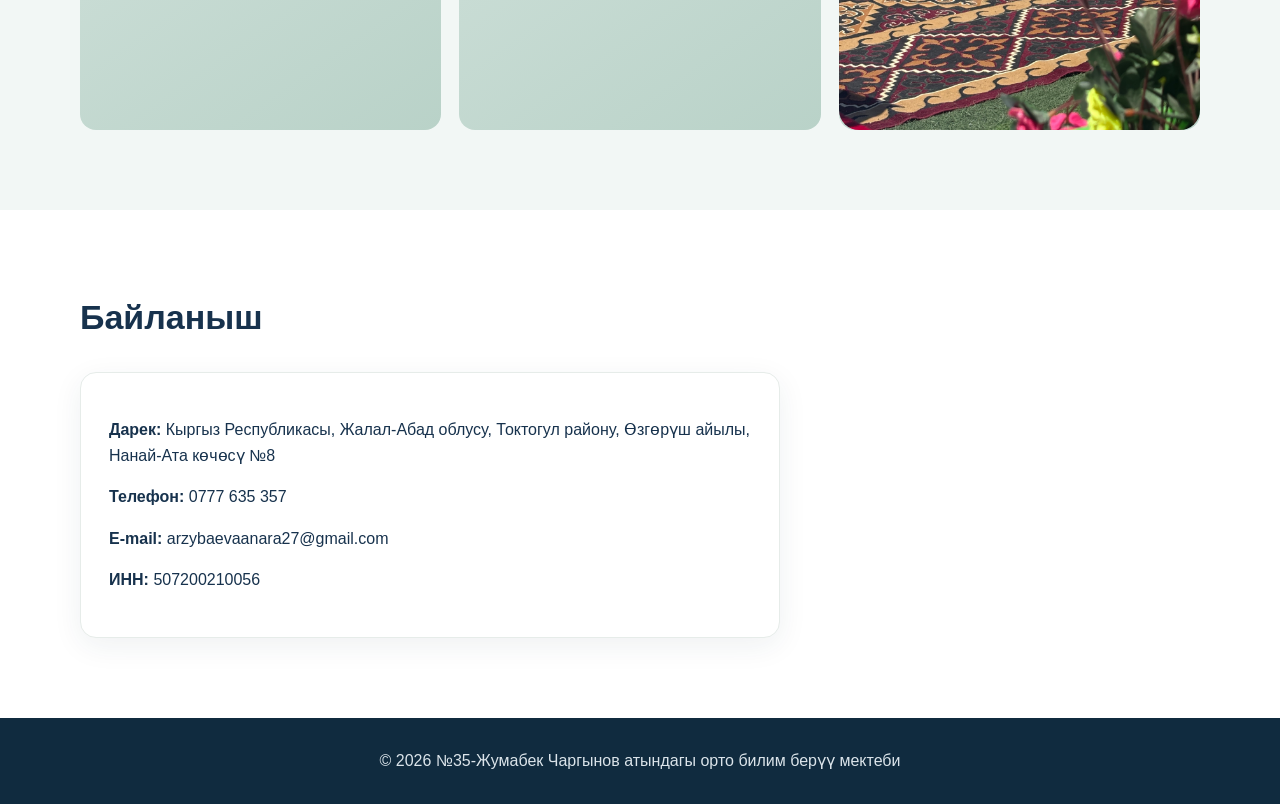
==== commit e5579a18: "Update index.html" ====
--- a/index.html
+++ b/index.html
@@ -187,7 +187,7 @@
     <img src="eba7f231-89a1-4479-bad8-627b5ed195c5.JPG" alt="Койчубаева Гулзат Калыбековна">
   </div>
   <h3>Койчубаева Гулзат Калыбековна</h3>
-  <p>Мектептин завучу</p>
+  <p>Мектептин окуу-тарбия иштери боюнча директордун орун басары</p>
 </article>
 <article class="card">
   <div class="avatar">
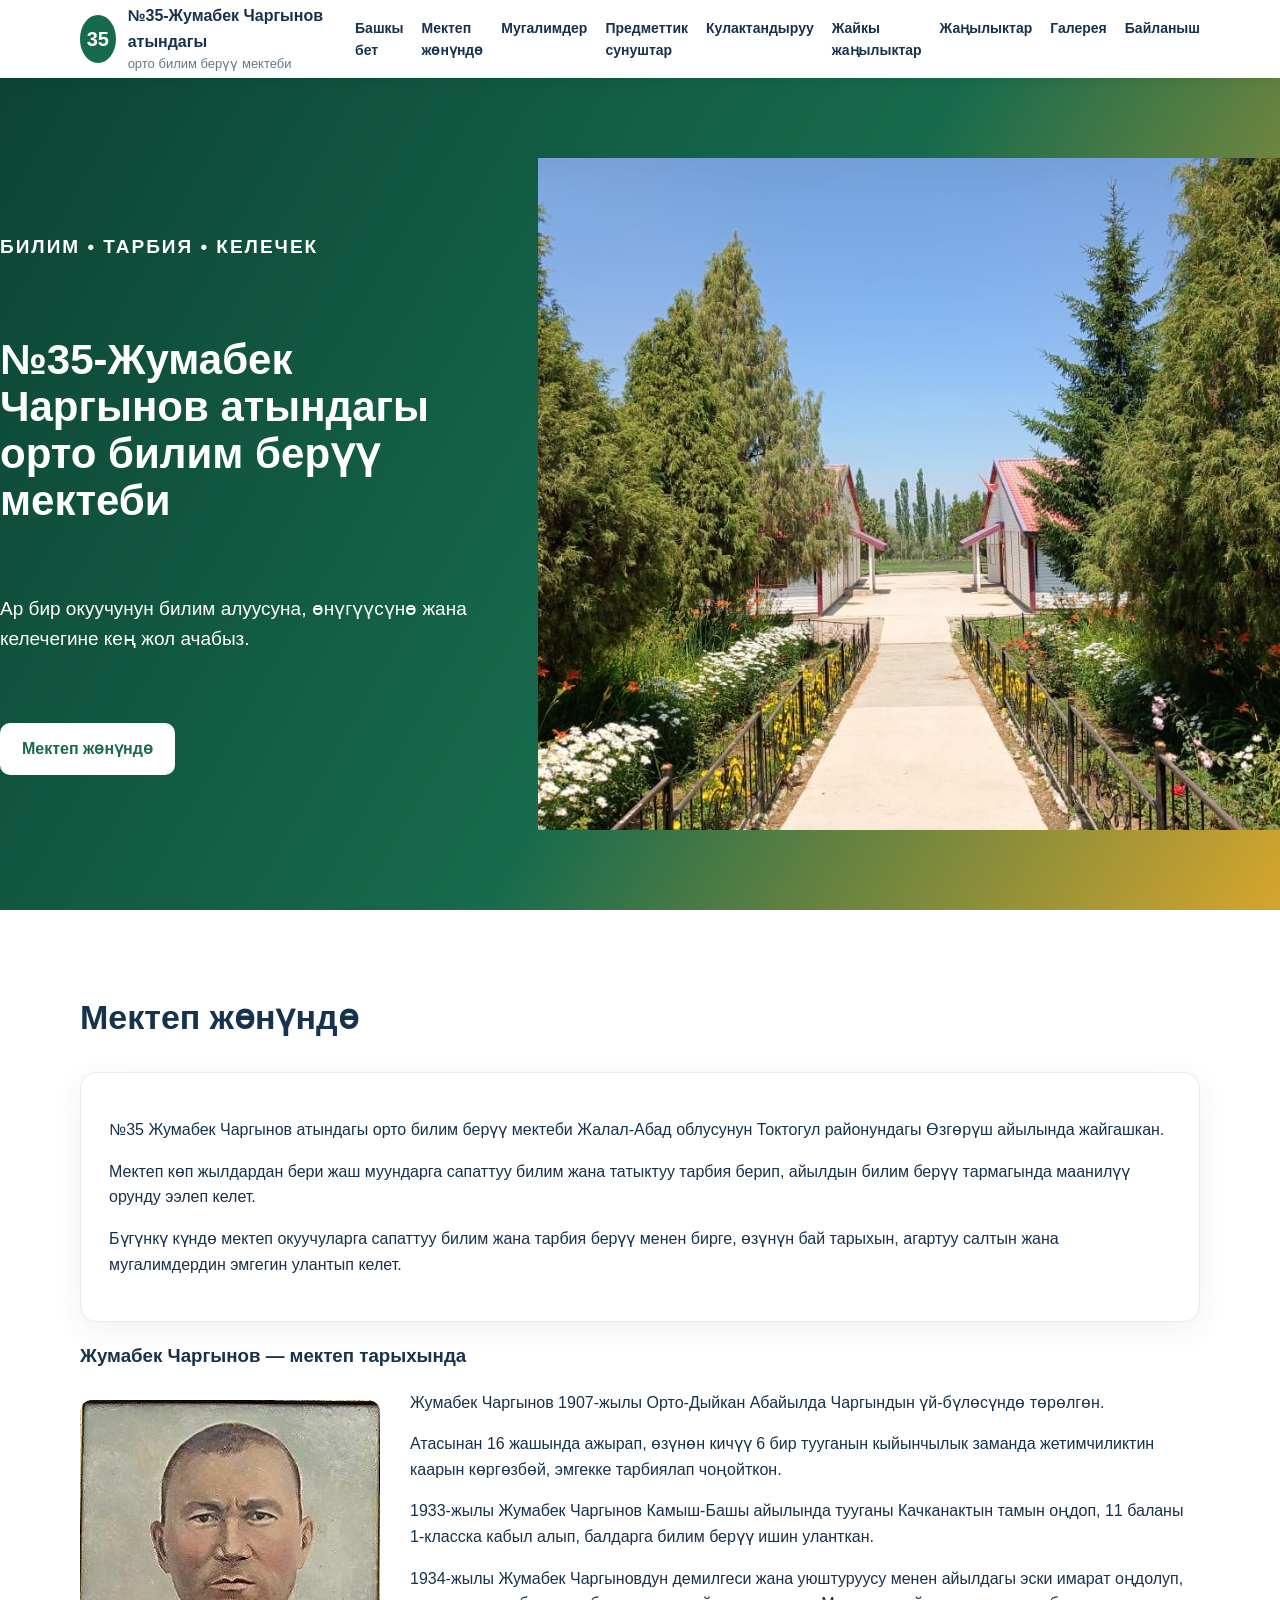
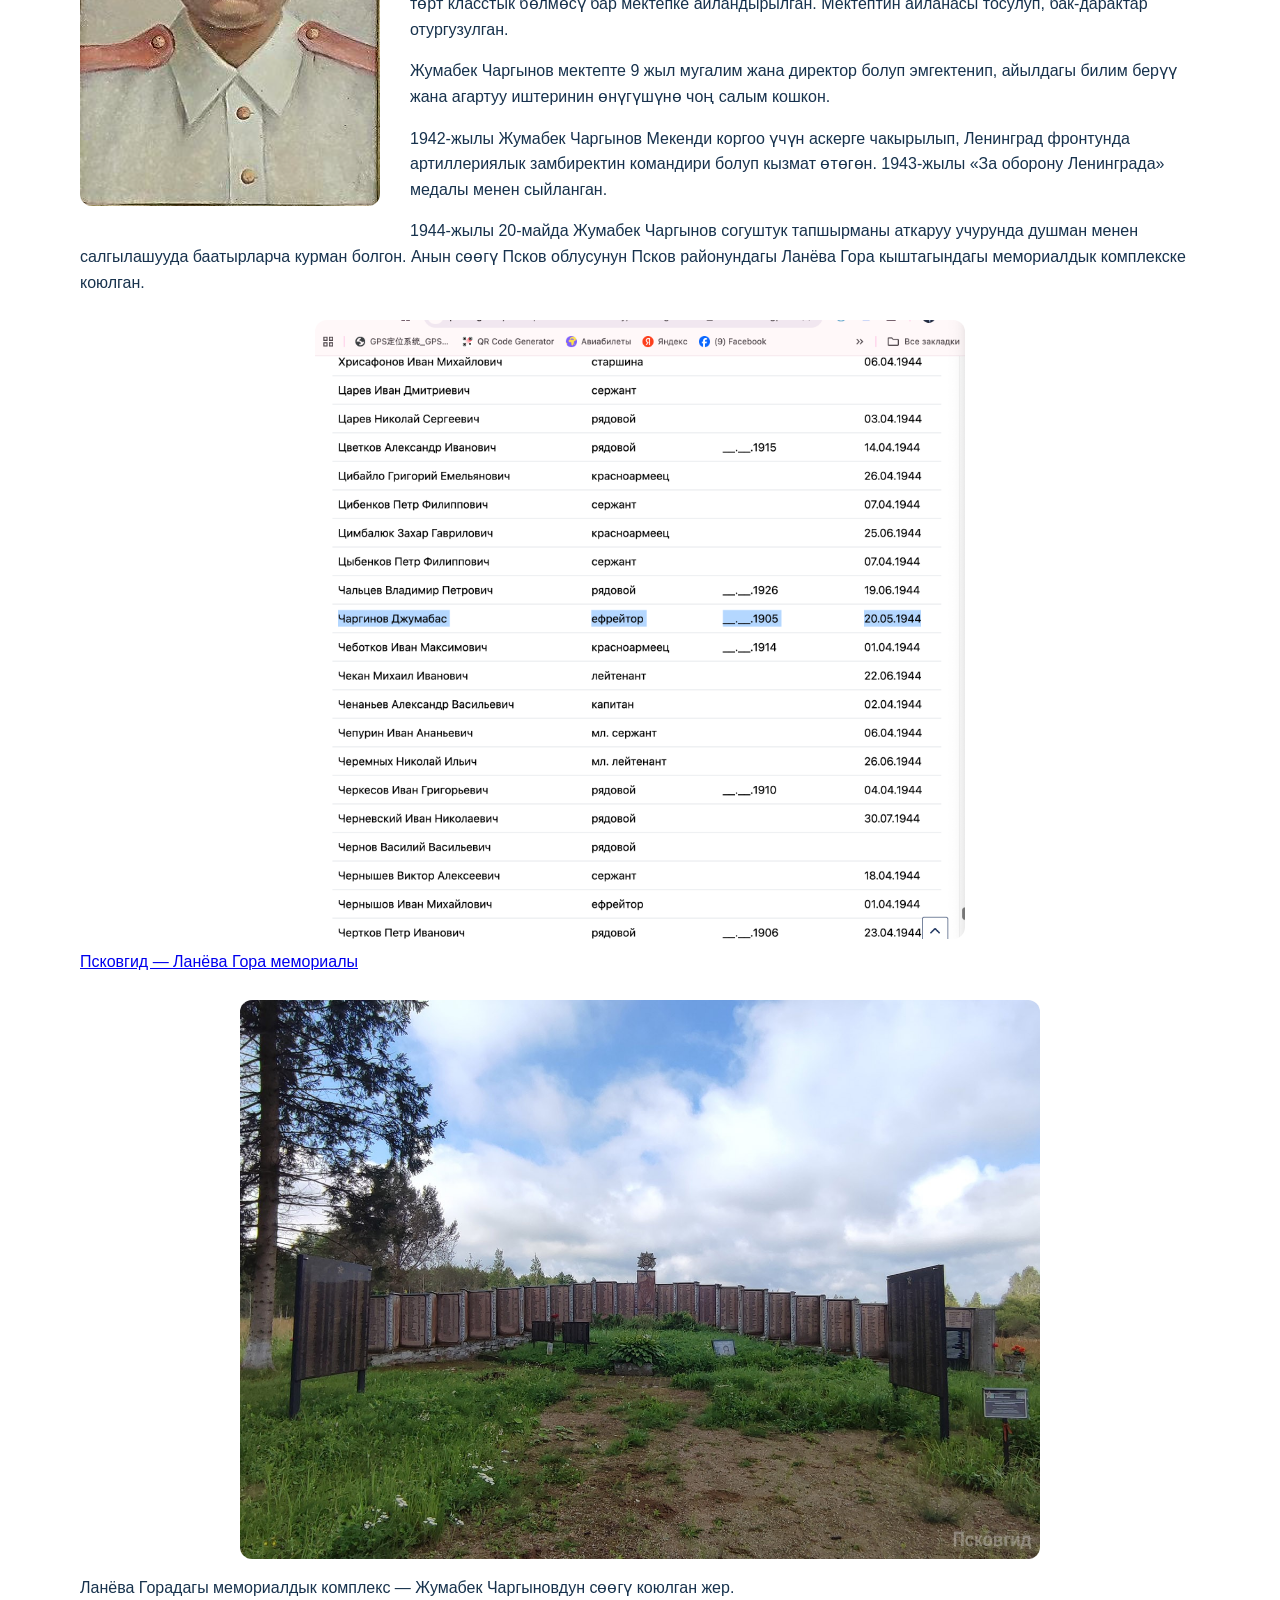
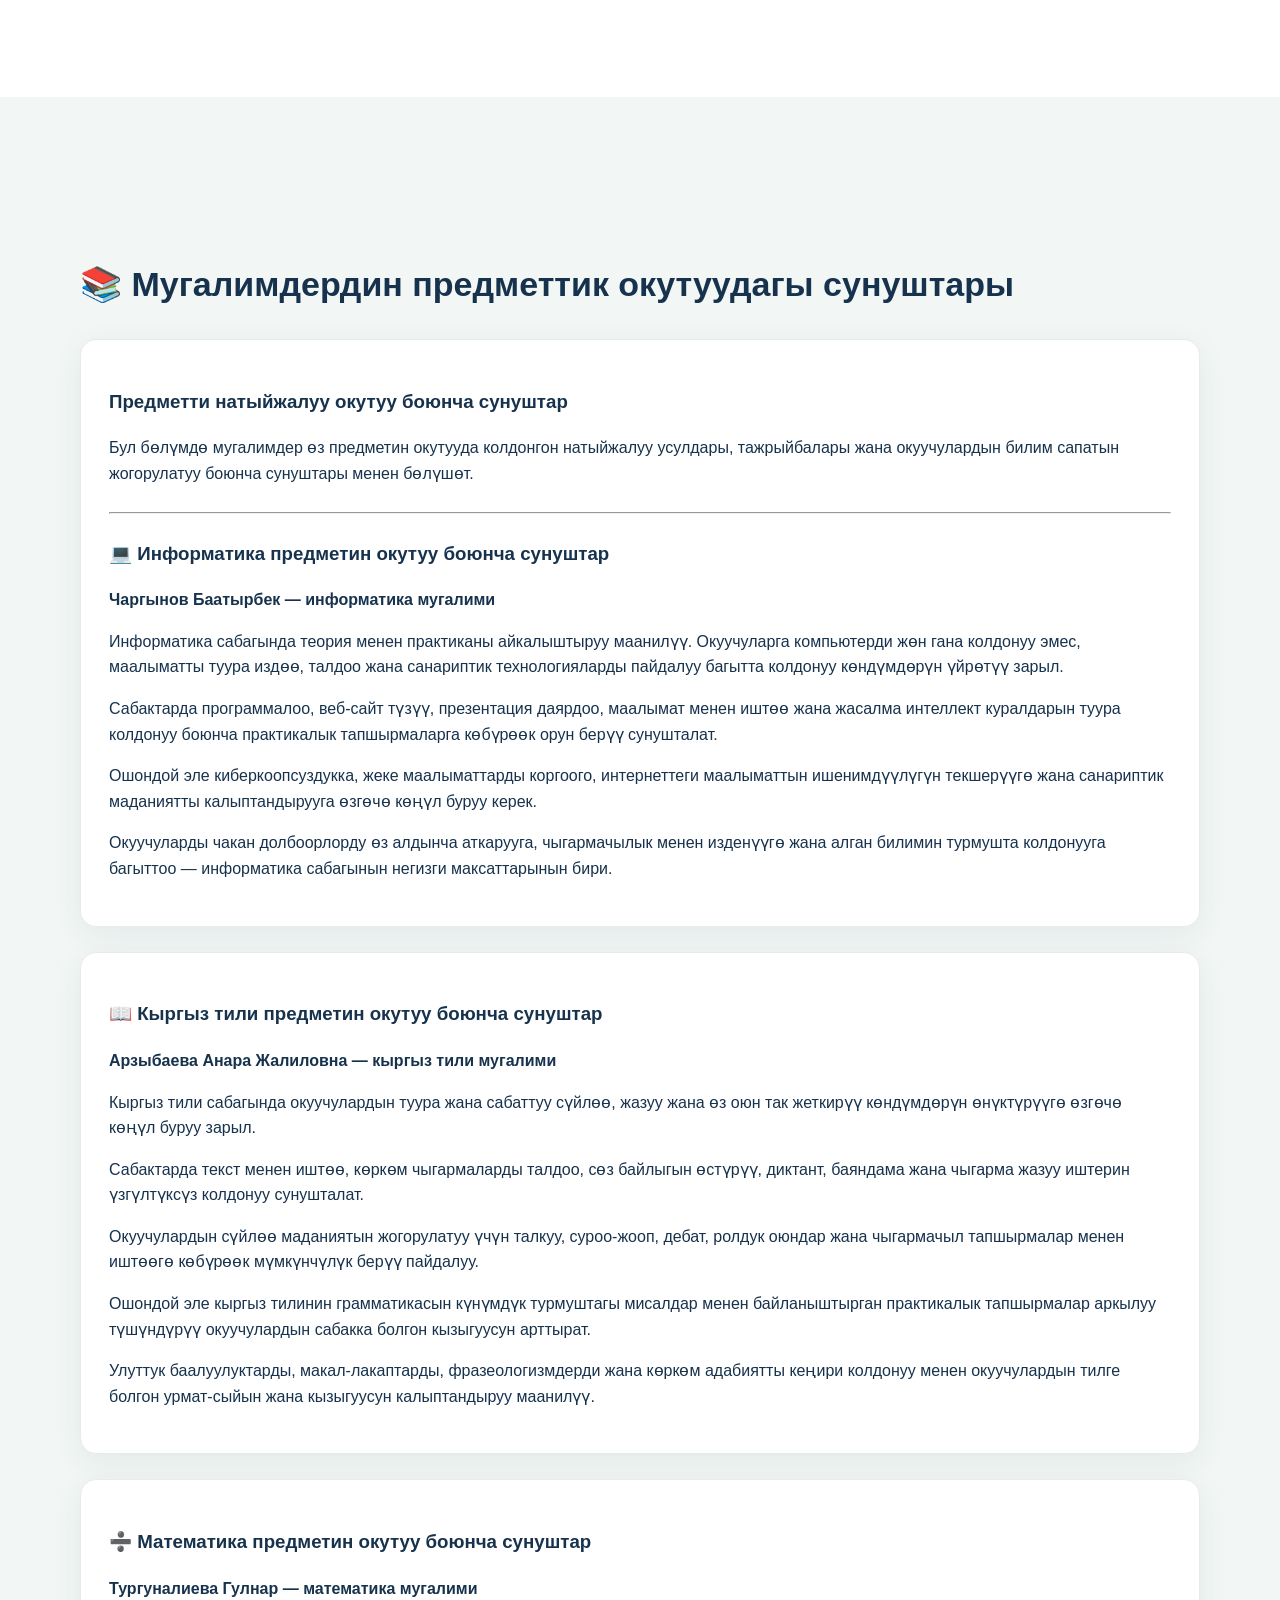
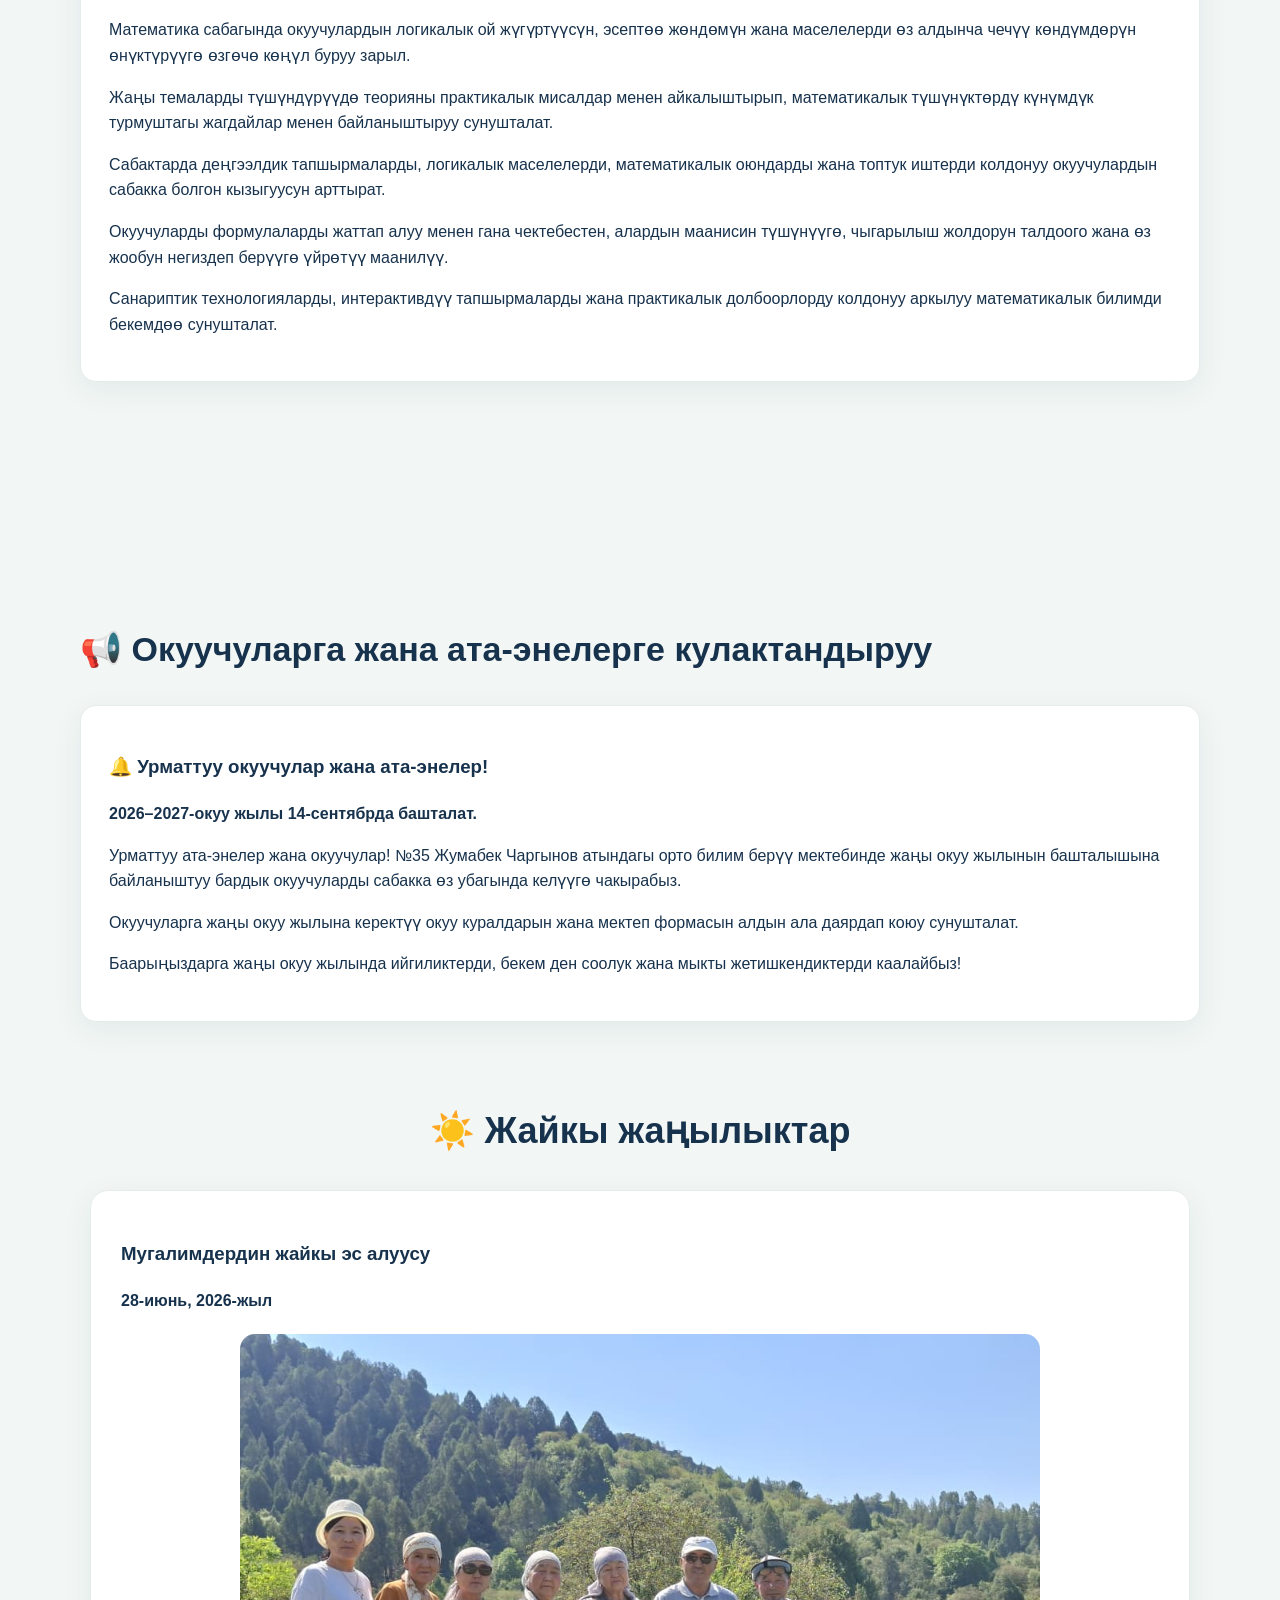
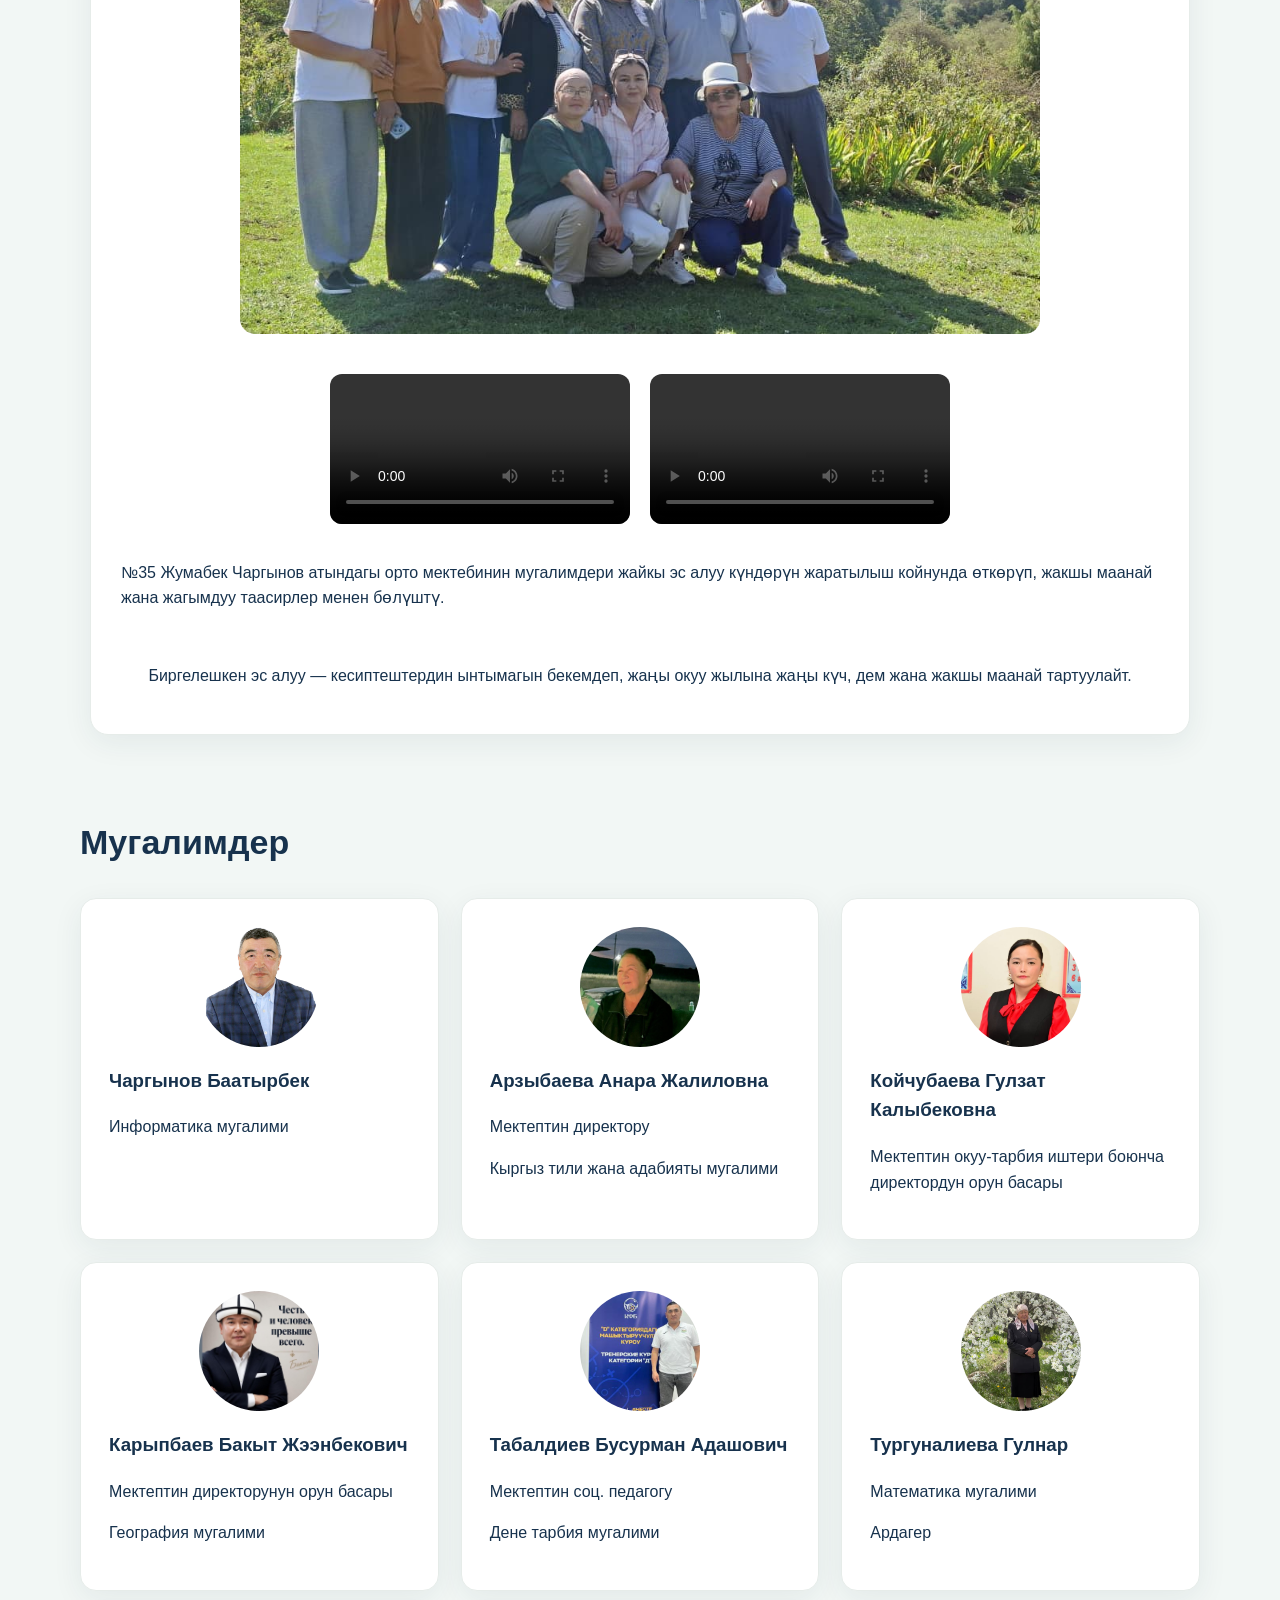
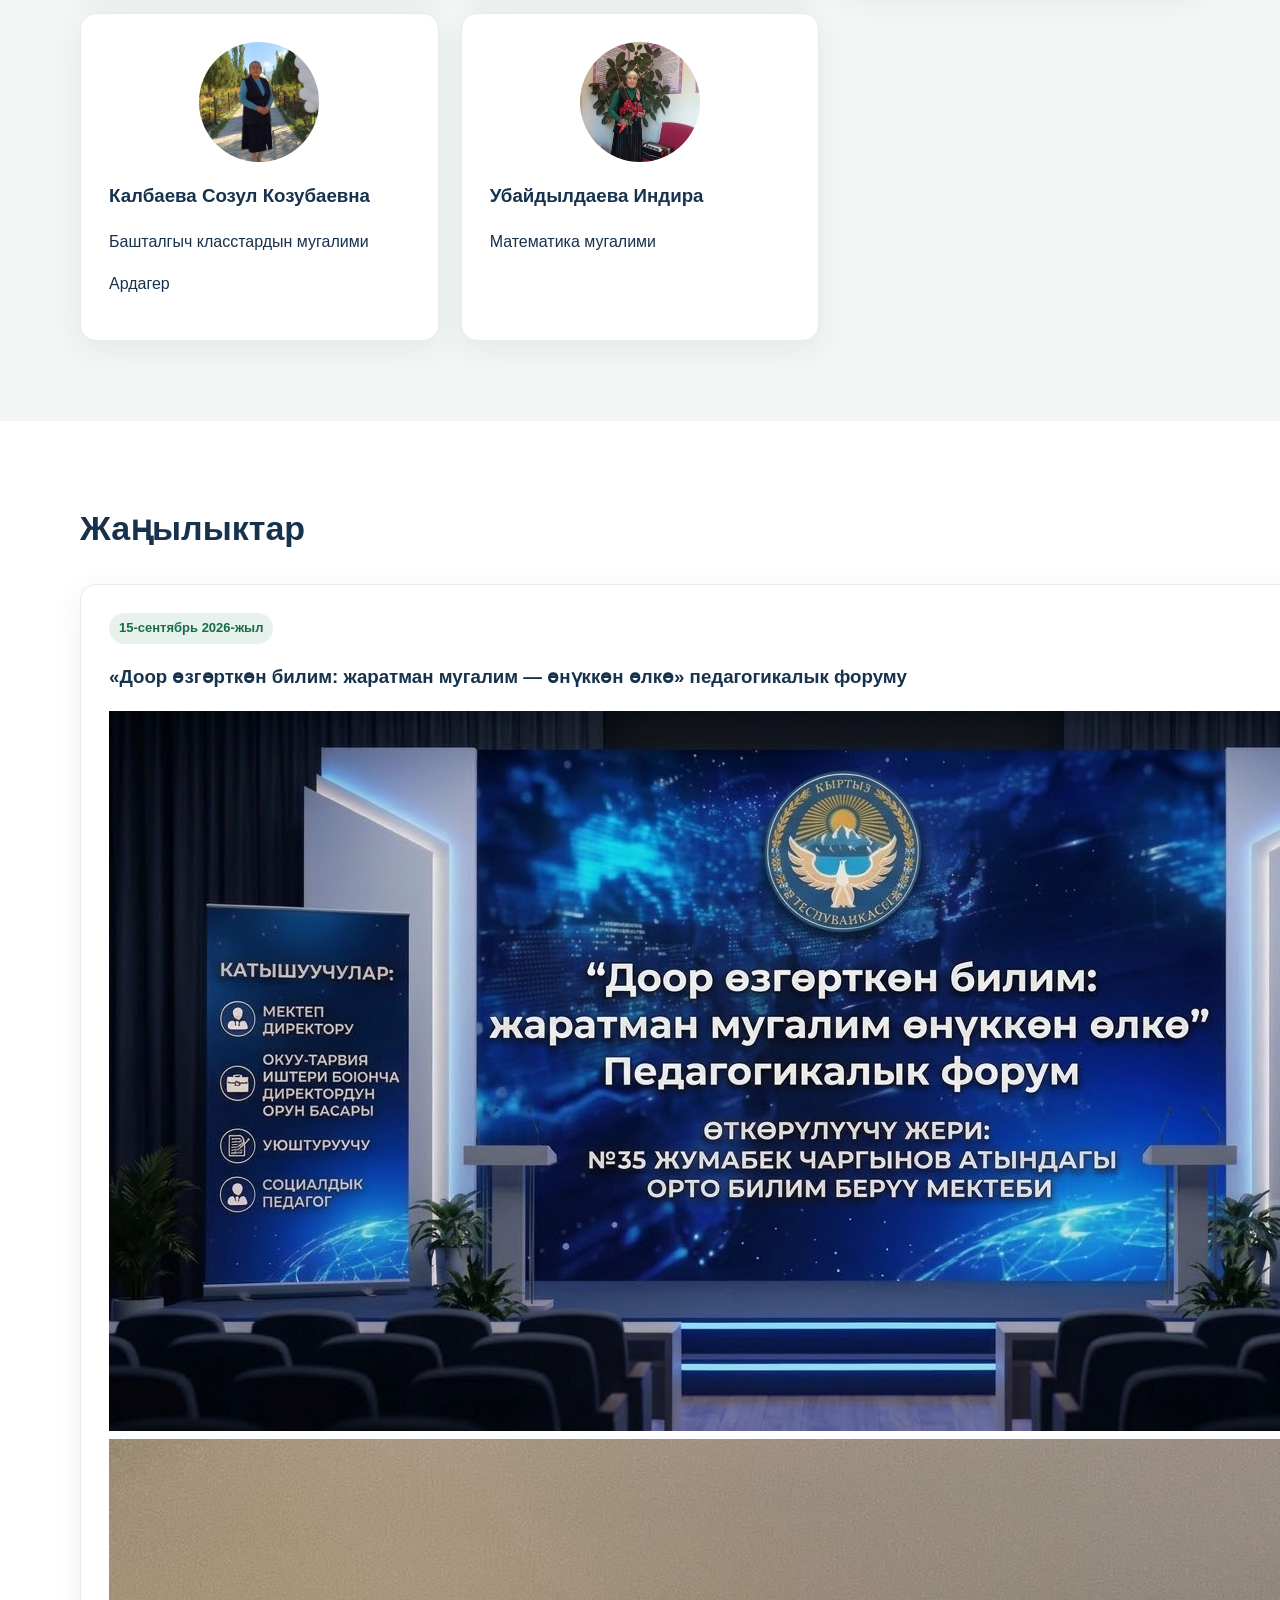
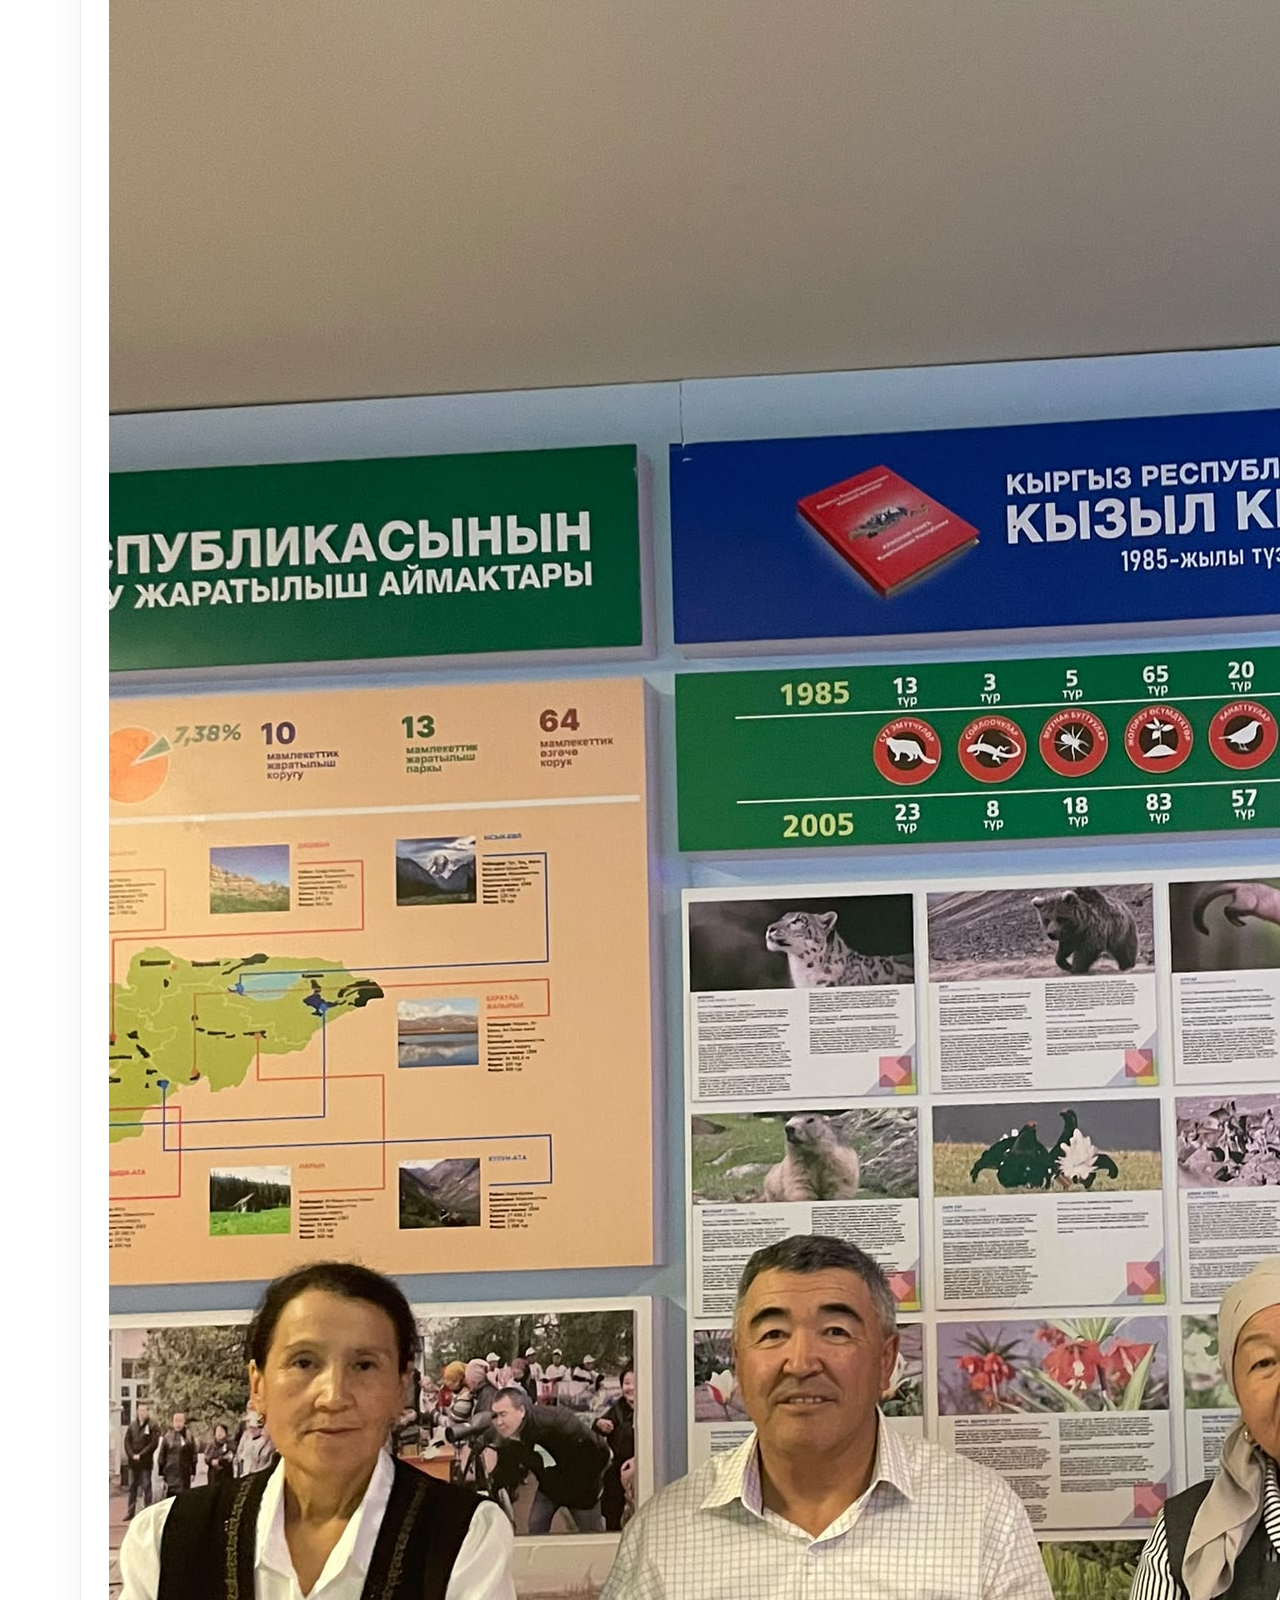
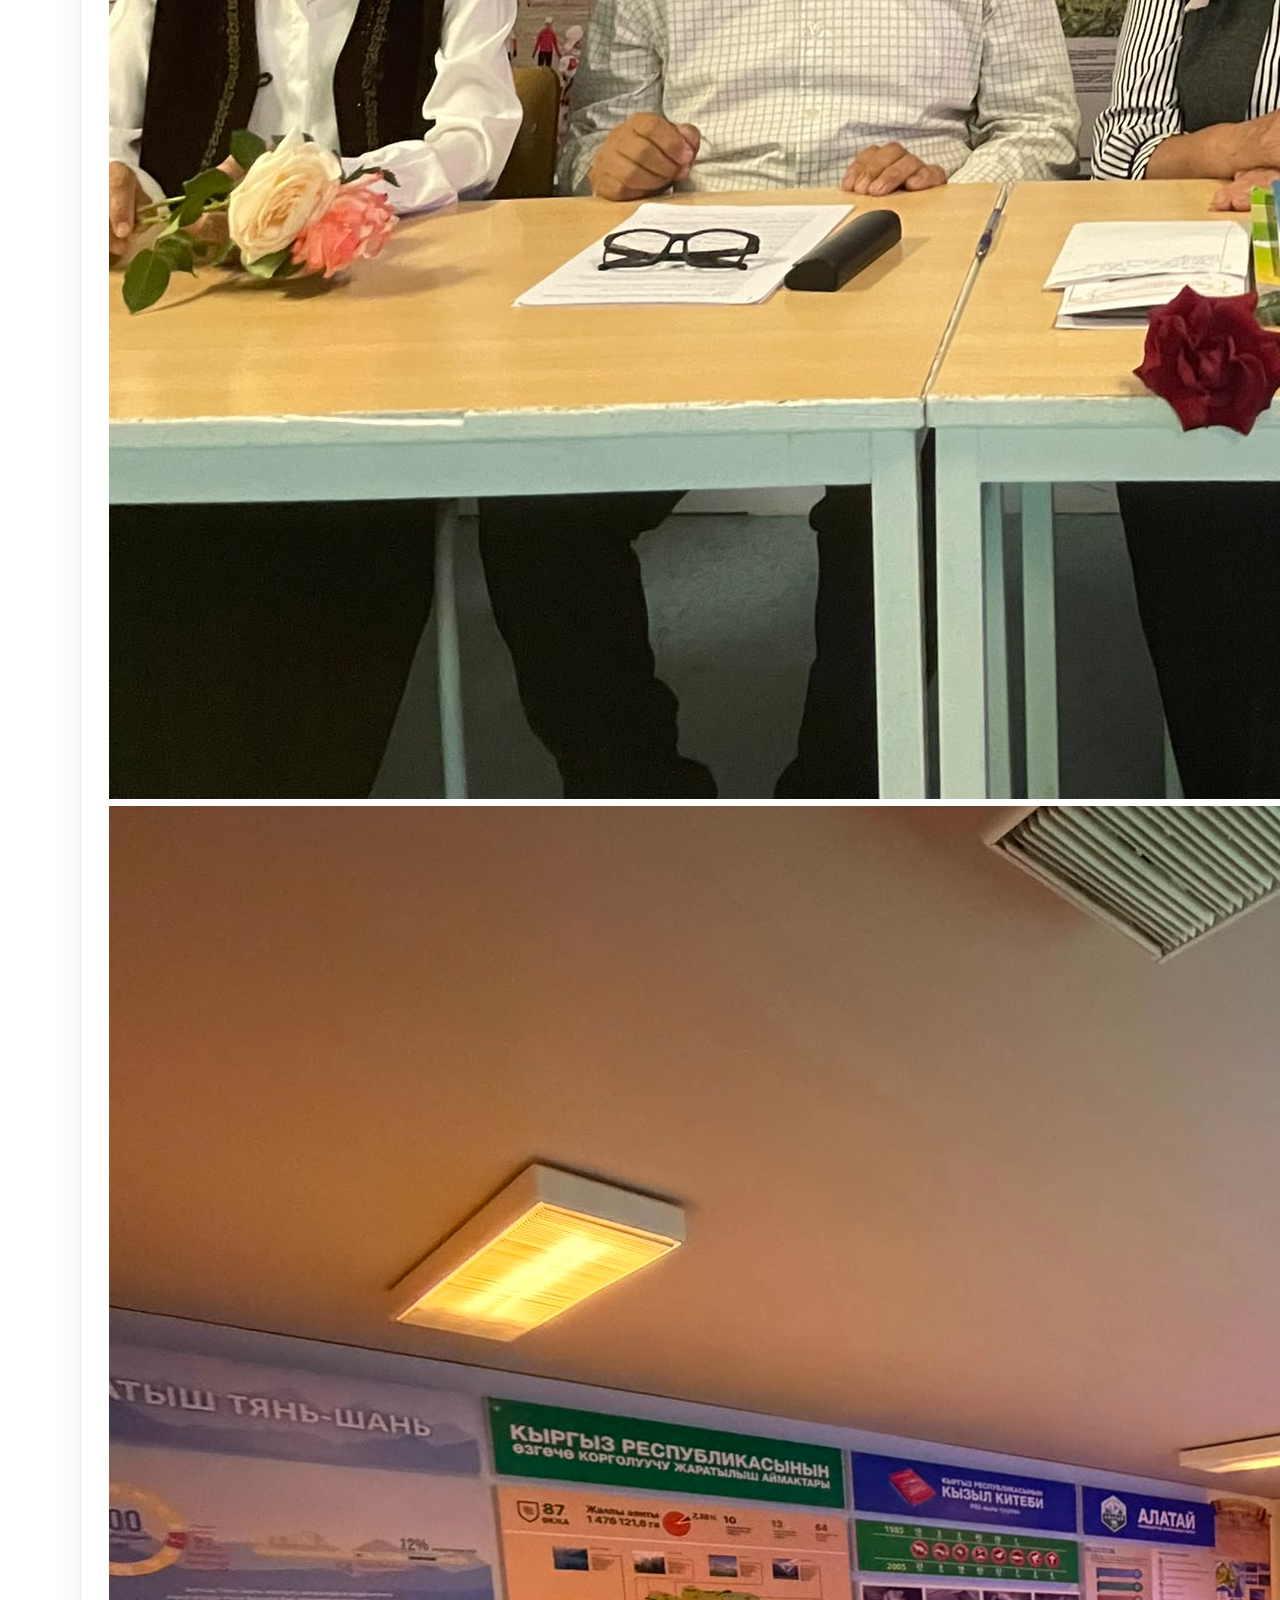
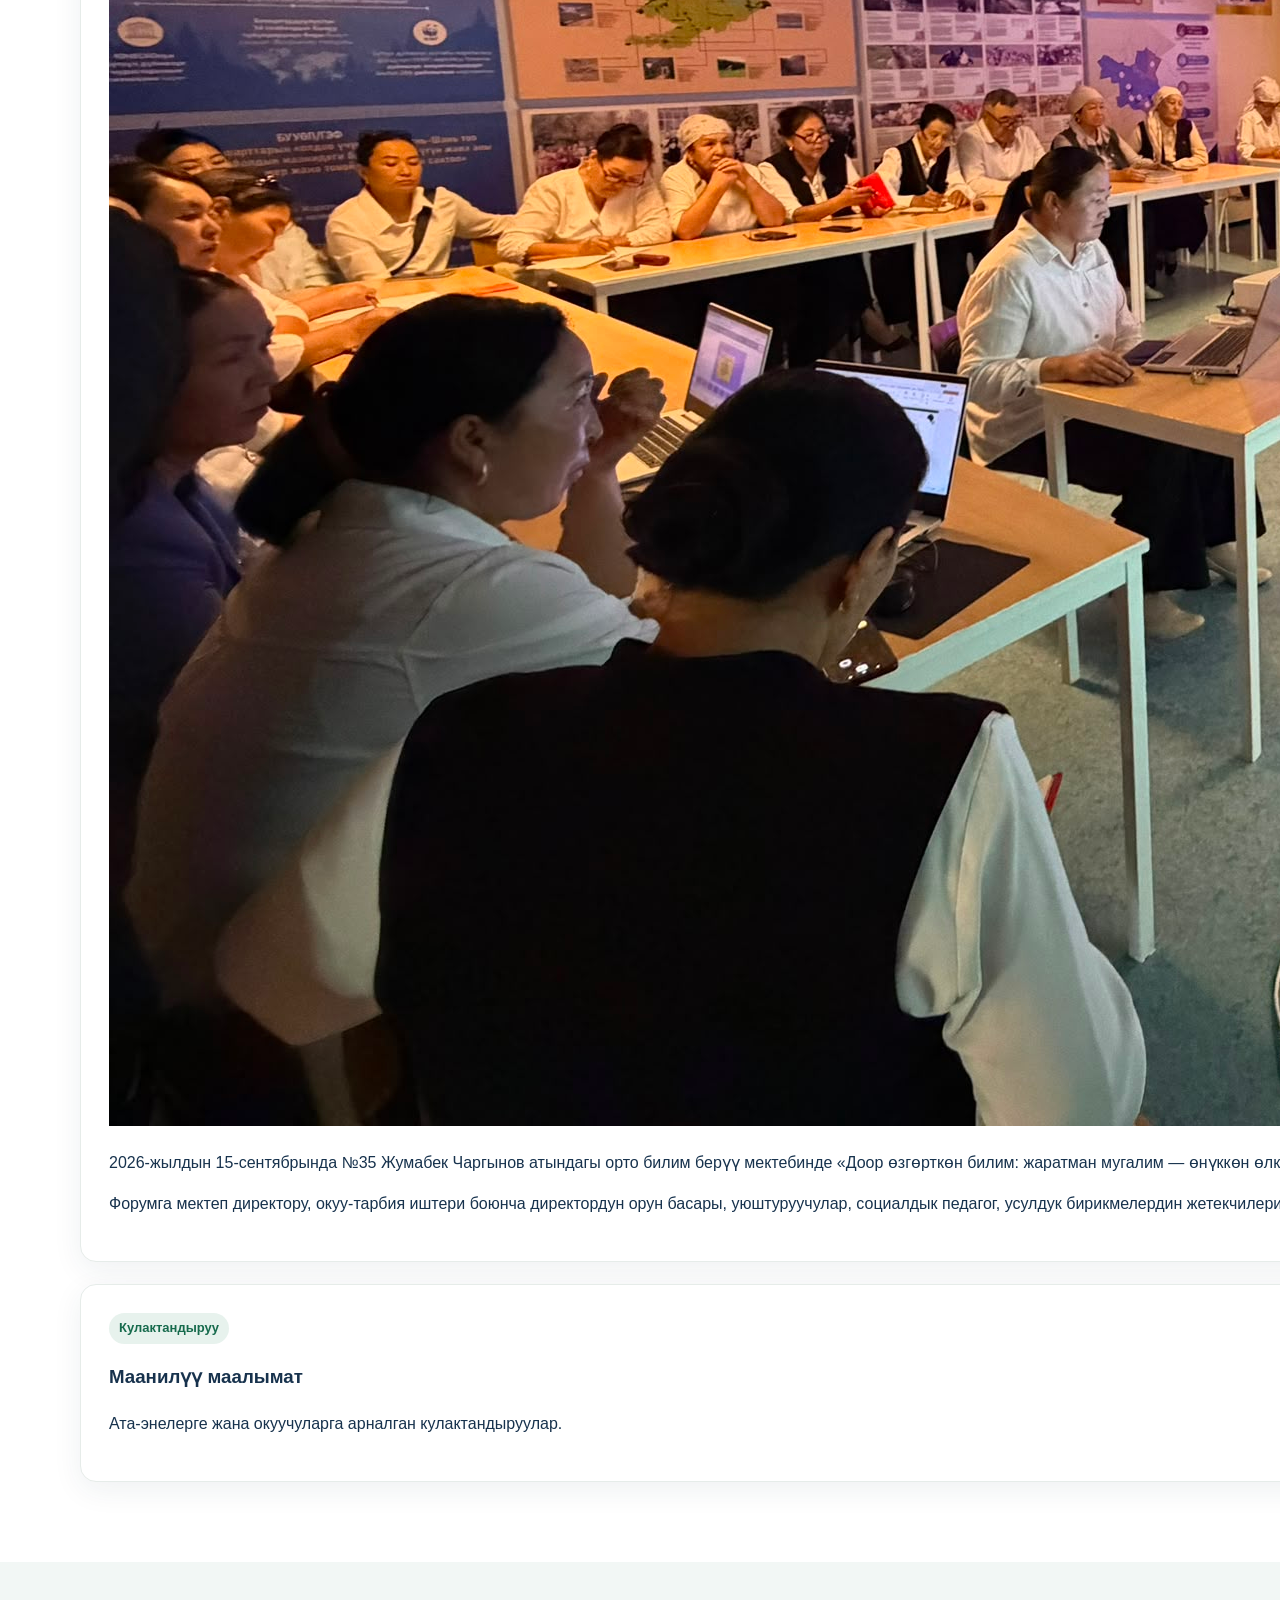
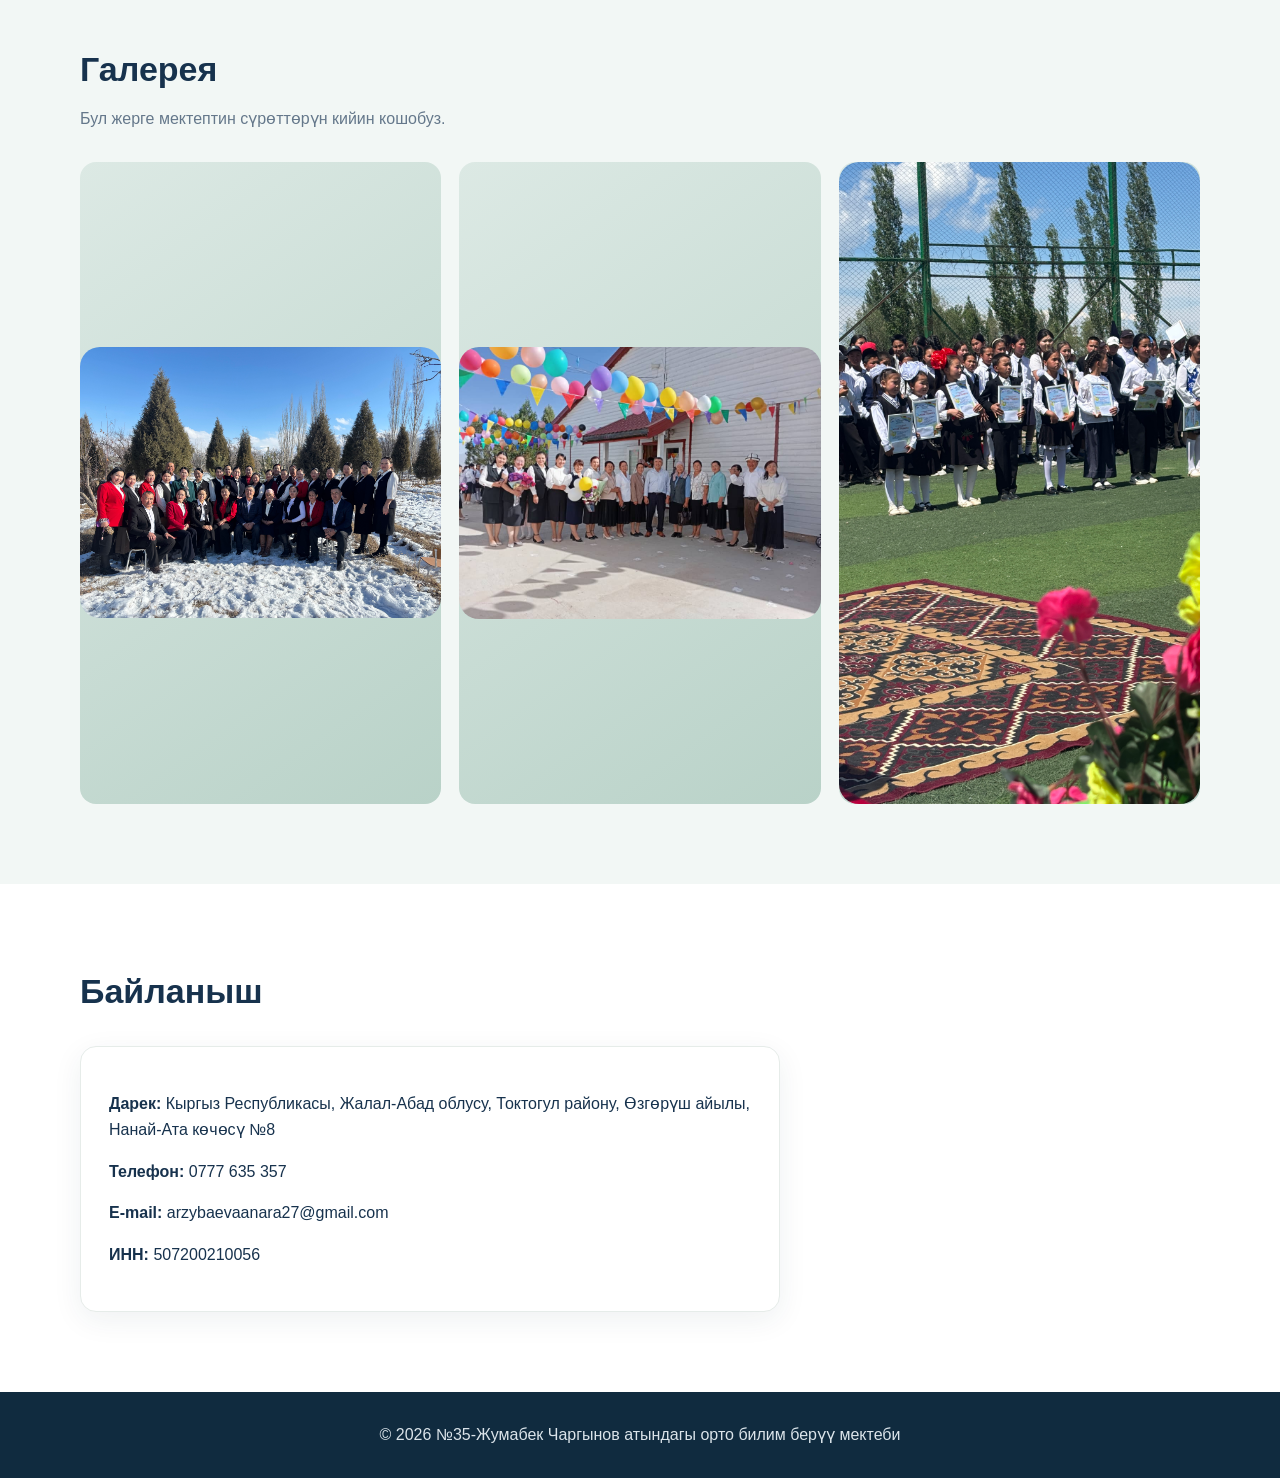
==== commit 8140c7d4: "Update index.html" ====
--- a/index.html
+++ b/index.html
@@ -235,7 +235,26 @@
     <section id="news">
       <div class="container">
         <h2>Жаңылыктар</h2>
-        <div class="grid">
+        <div class="grid"><article class="card">
+  <span class="date">15-сентябрь 2026-жыл</span>
+  <h3>«Доор өзгөрткөн билим: жаратман мугалим — өнүккөн өлкө» педагогикалык форуму</h3>
+
+  <div class="news-photos">
+    <img src="WhatsApp Image 2026-09-12 at 13.26.36.jpeg" alt="Педагогикалык форум">
+    <img src="WhatsApp Image 2026-09-14 at 14.13.26.jpeg" alt="Педагогикалык форум">
+    <img src="WhatsApp Image 2026-09-14 at 16.45.31.jpeg" alt="Педагогикалык форум">
+  </div>
+
+  <p>
+    2026-жылдын 15-сентябрында №35 Жумабек Чаргынов атындагы орто билим берүү мектебинде
+    «Доор өзгөрткөн билим: жаратман мугалим — өнүккөн өлкө» аттуу педагогикалык форум өткөрүлдү.
+  </p>
+
+  <p>
+    Форумга мектеп директору, окуу-тарбия иштери боюнча директордун орун басары,
+    уюштуруучулар, социалдык педагог, усулдук бирикмелердин жетекчилери жана мугалимдер катышты.
+  </p>
+</article>
           <article class="card"><span class="date">Жаңылык</span><h3>Мектеп жаңылыгы</h3><p>Бул жерге мектептеги иш-чаралар жана акыркы жаңылыктар жазылат.</p></article>
           <article class="card"><span class="date">Иш-чара</span><h3>Окуучулардын жетишкендиги</h3><p>Олимпиада, сынак жана спорттук ийгиликтер тууралуу маалымат.</p></article>
           <article class="card"><span class="date">Кулактандыруу</span><h3>Маанилүү маалымат</h3><p>Ата-энелерге жана окуучуларга арналган кулактандыруулар.</p></article>
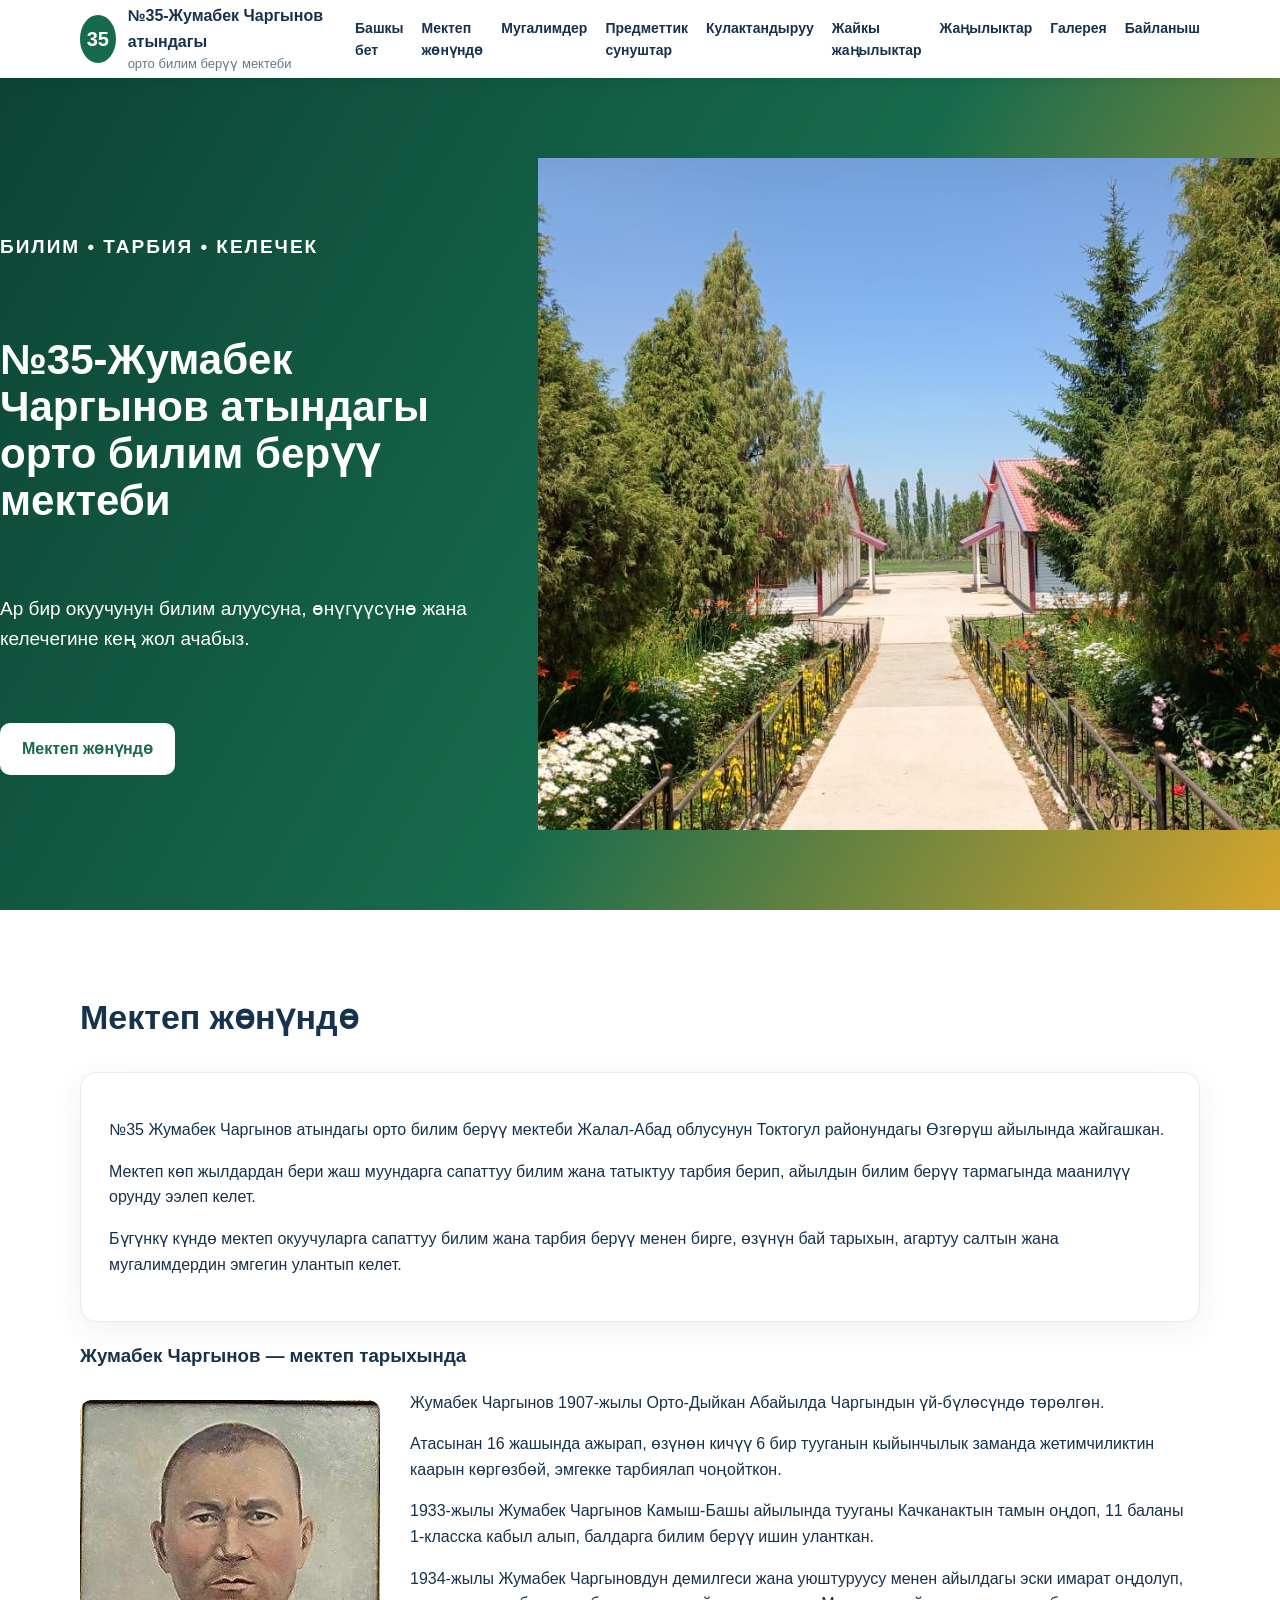
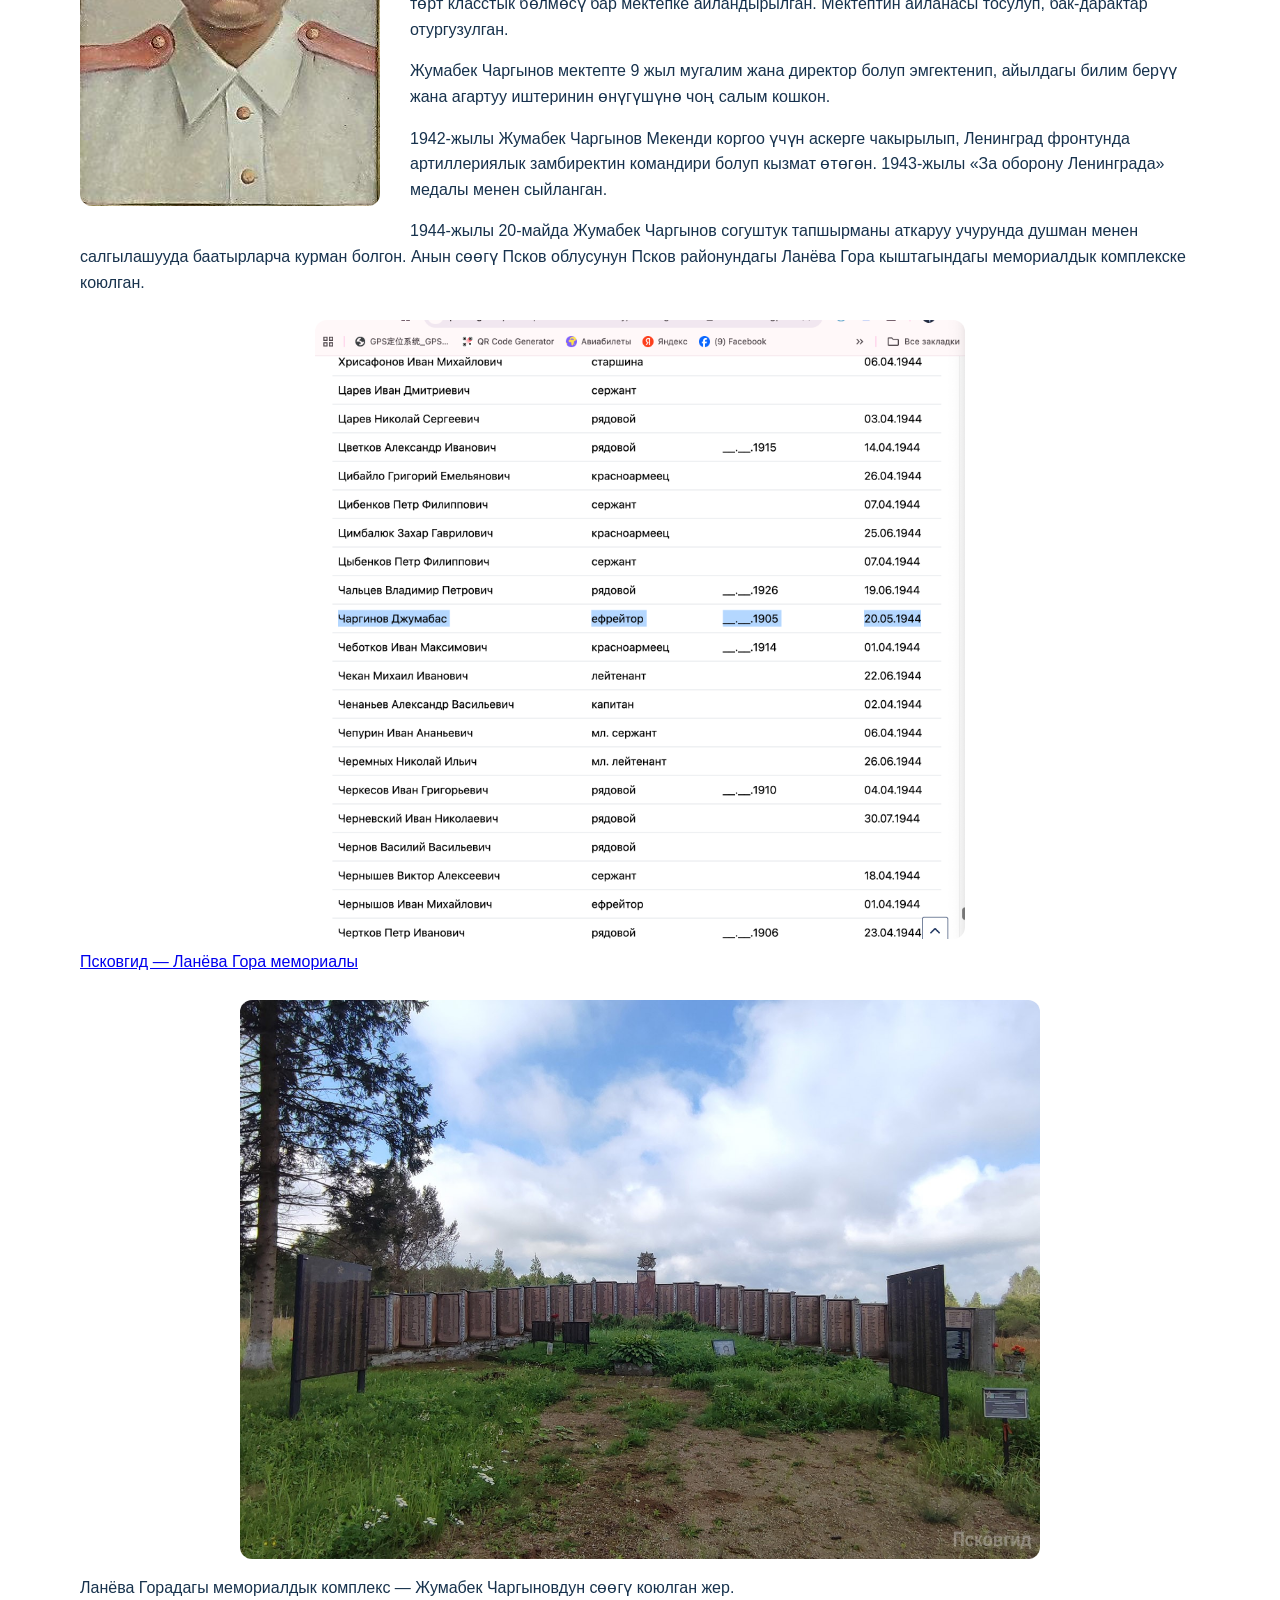
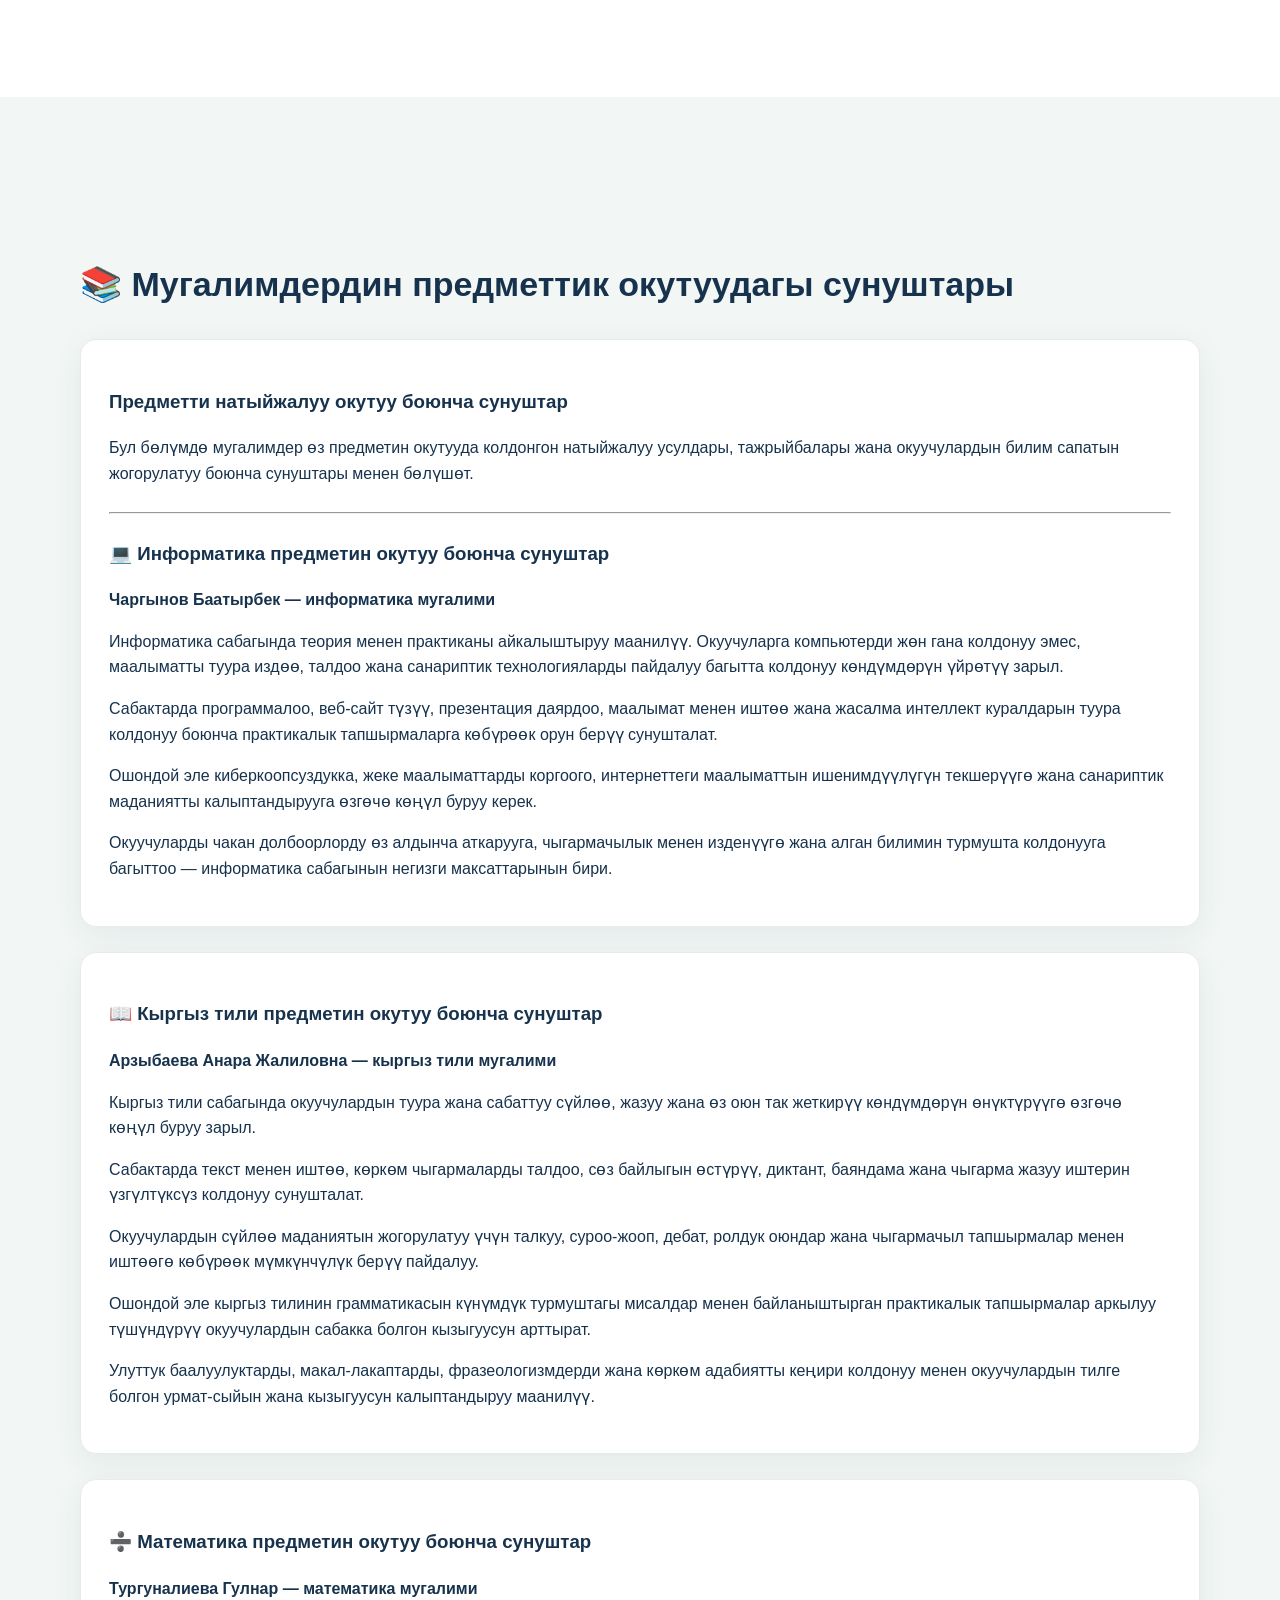
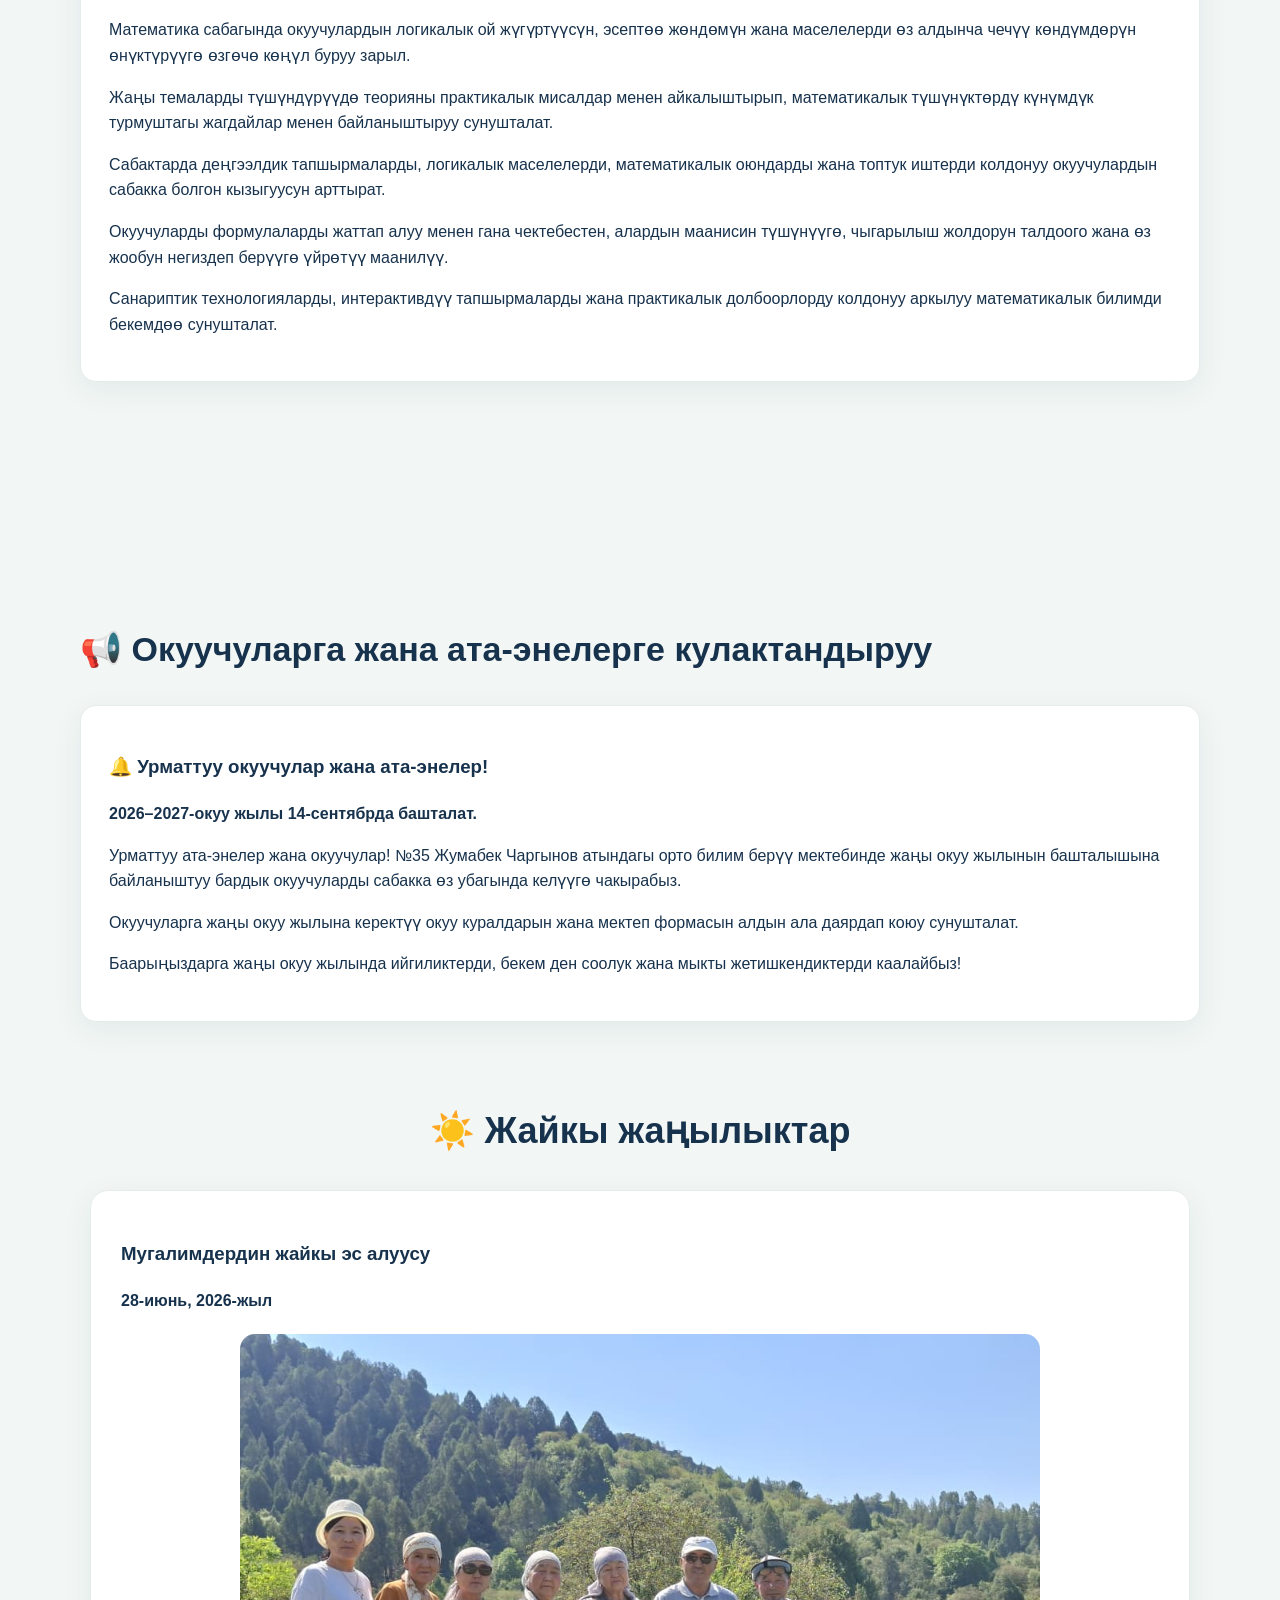
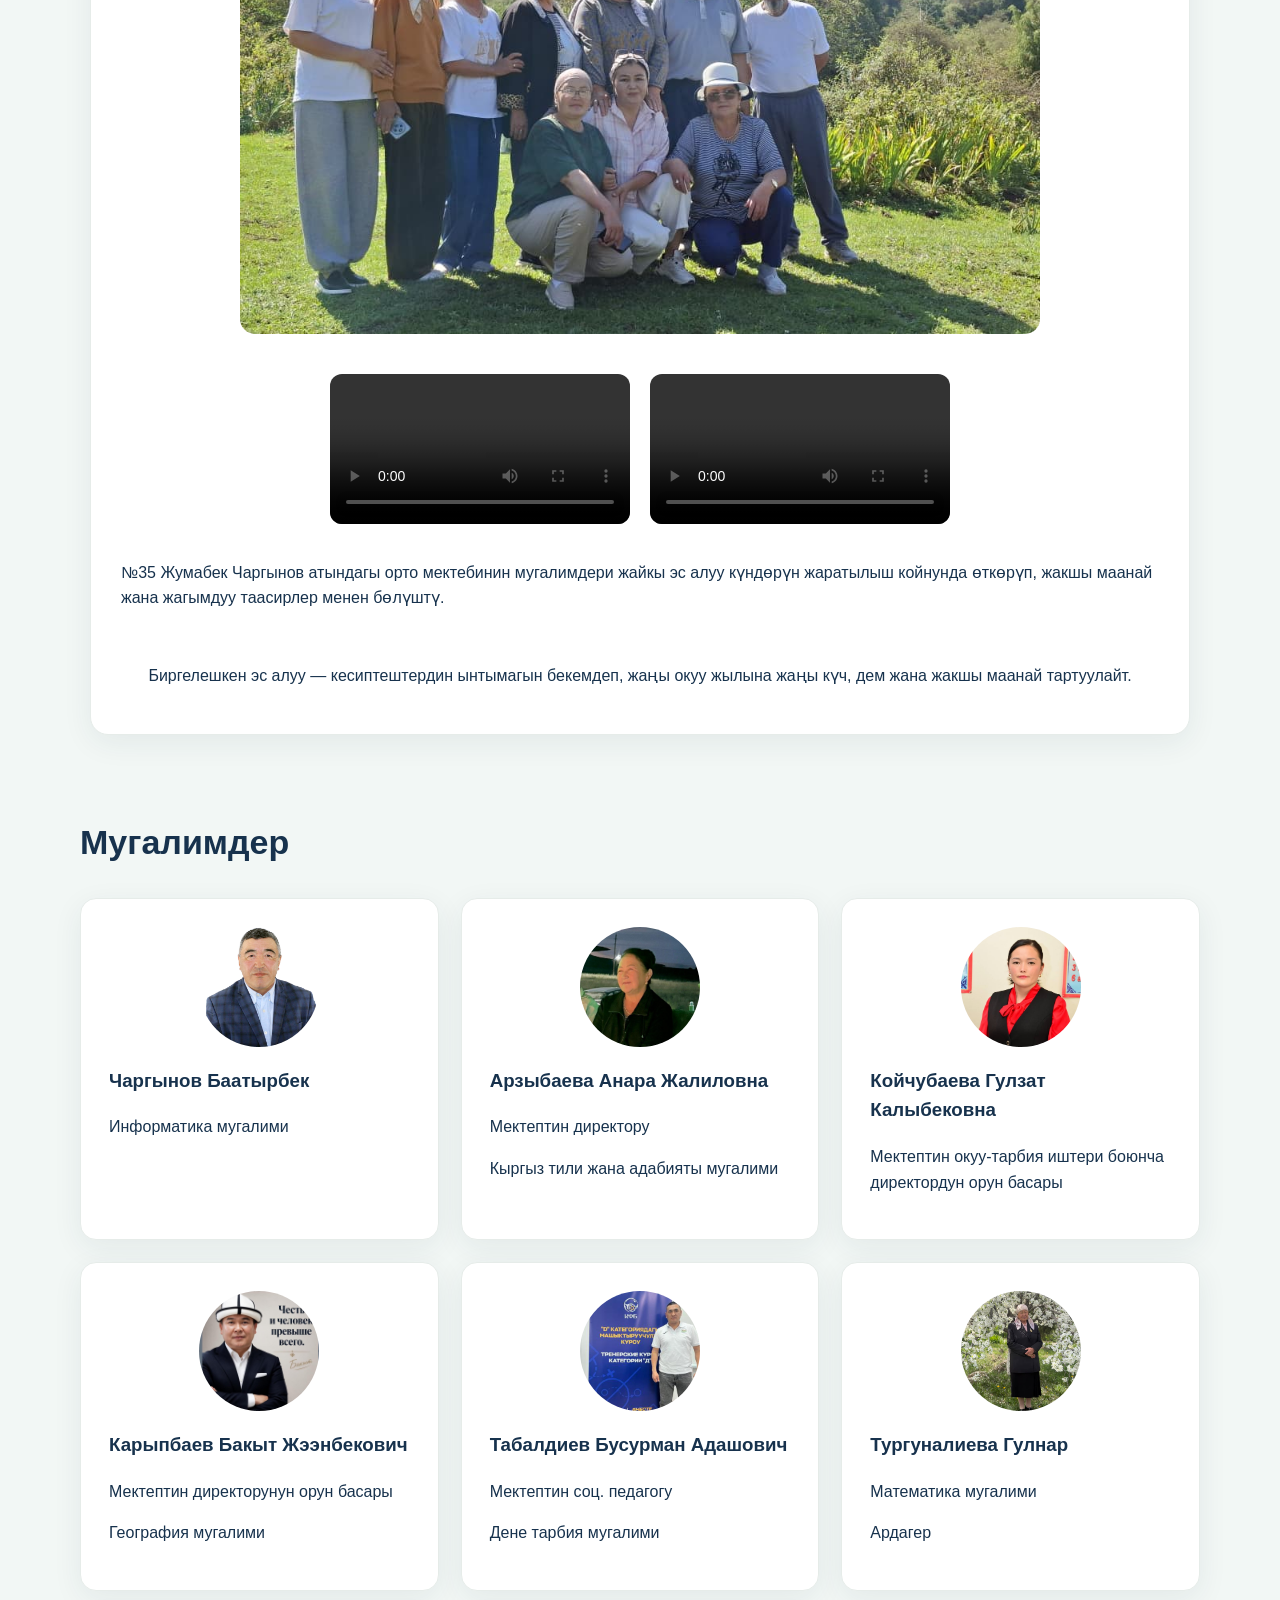
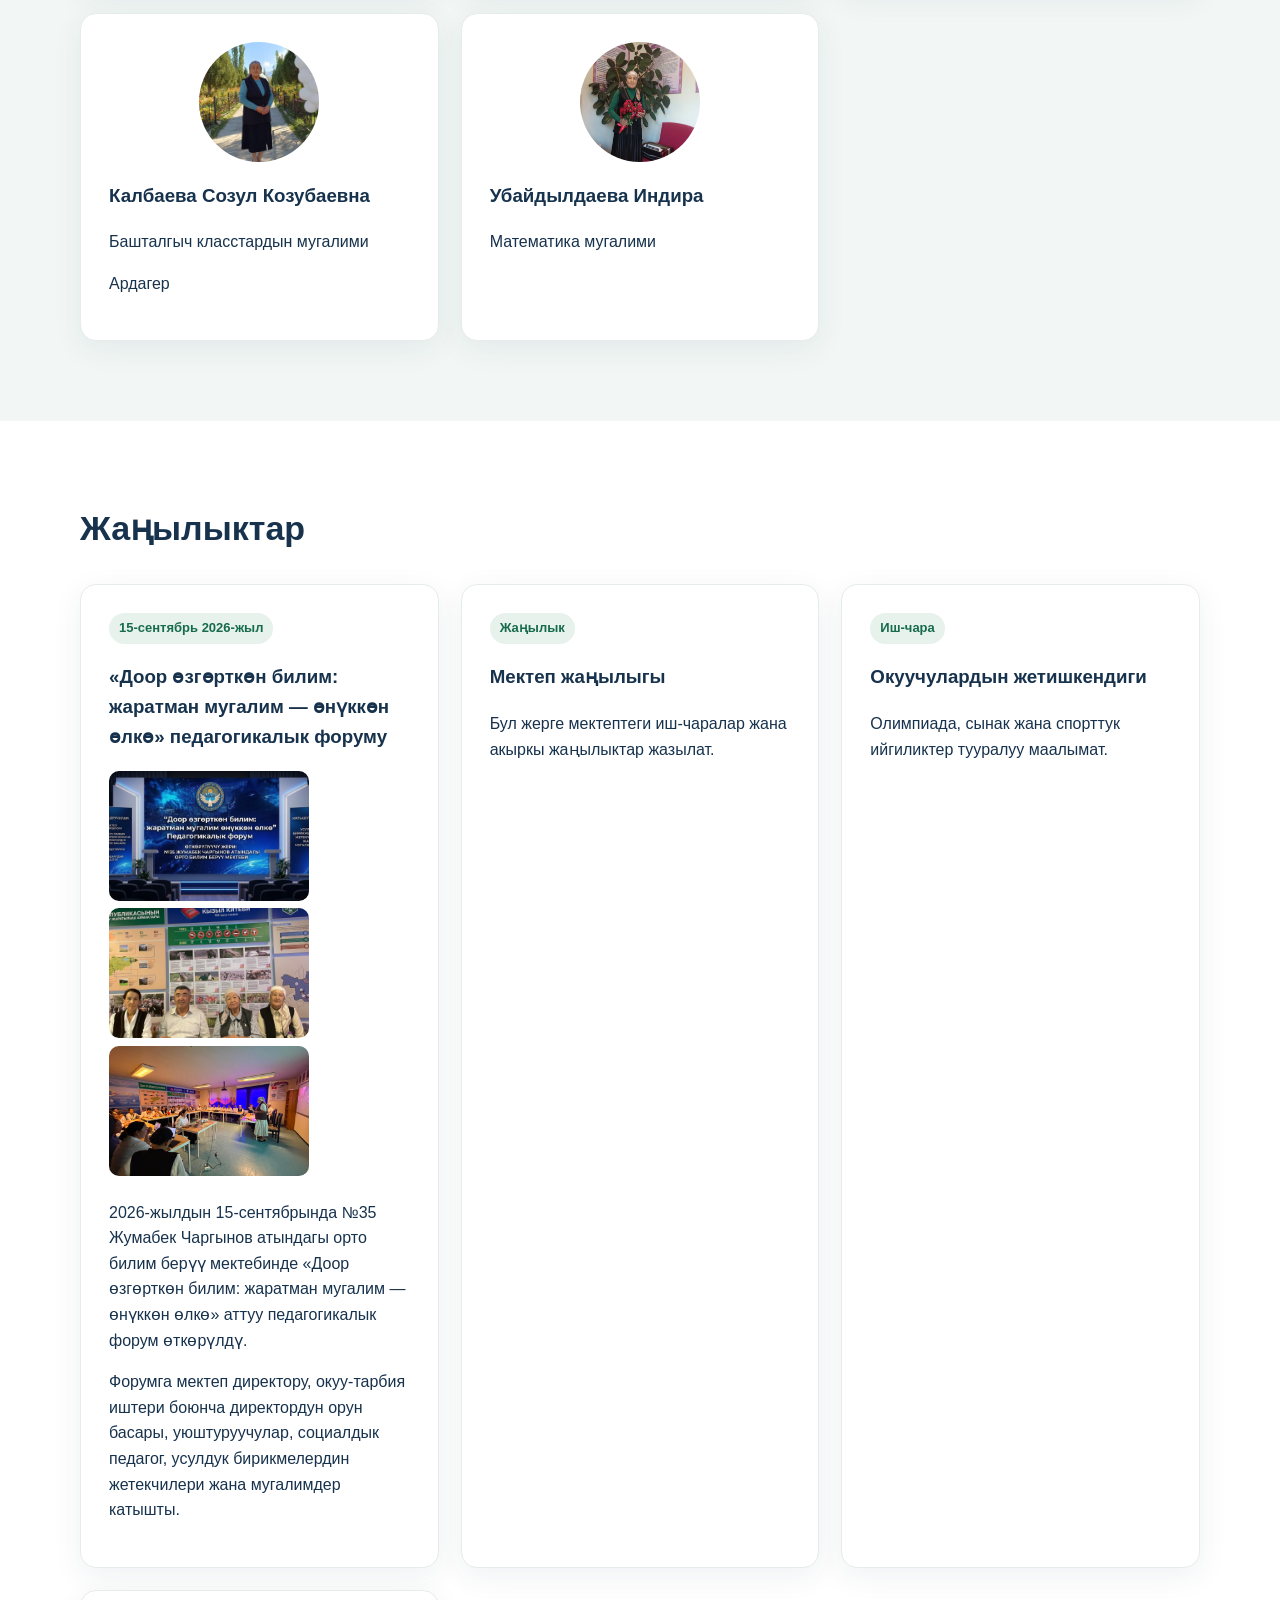
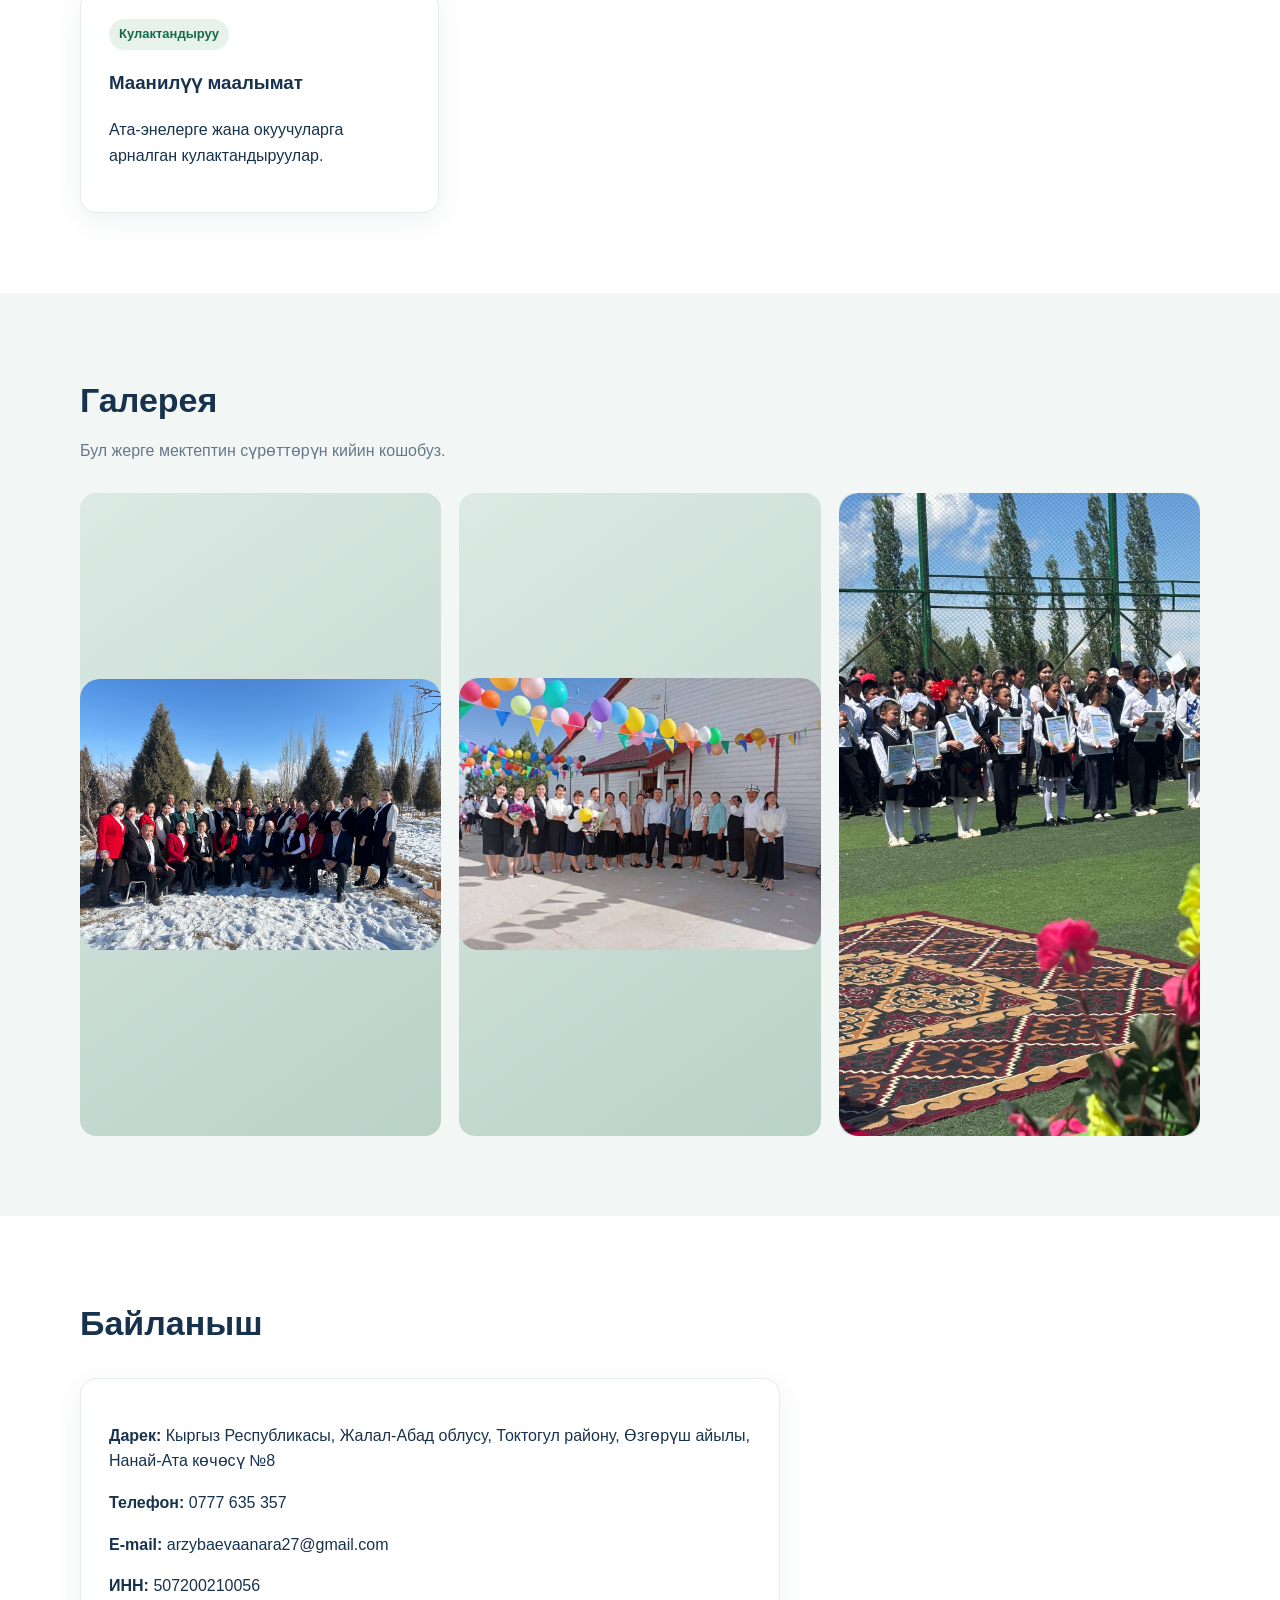
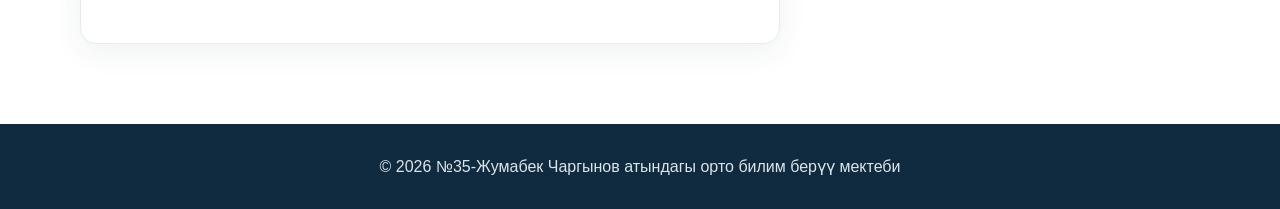
==== commit 123bc935: "Update index.html" ====
--- a/index.html
+++ b/index.html
@@ -240,11 +240,11 @@
   <h3>«Доор өзгөрткөн билим: жаратман мугалим — өнүккөн өлкө» педагогикалык форуму</h3>
 
   <div class="news-photos">
-    <img src="WhatsApp Image 2026-09-12 at 13.26.36.jpeg" alt="Педагогикалык форум">
-    <img src="WhatsApp Image 2026-09-14 at 14.13.26.jpeg" alt="Педагогикалык форум">
-    <img src="WhatsApp Image 2026-09-14 at 16.45.31.jpeg" alt="Педагогикалык форум">
-  </div>
-
+    
+  </div>
+<img src="WhatsApp Image 2026-09-12 at 13.26.36.jpeg" alt="Педагогикалык форум" style="width:200px;height:130px;object-fit:cover;border-radius:10px;">
+<img src="WhatsApp Image 2026-09-14 at 14.13.26.jpeg" alt="Педагогикалык форум" style="width:200px;height:130px;object-fit:cover;border-radius:10px;">
+<img src="WhatsApp Image 2026-09-14 at 16.45.31.jpeg" alt="Педагогикалык форум" style="width:200px;height:130px;object-fit:cover;border-radius:10px;">
   <p>
     2026-жылдын 15-сентябрында №35 Жумабек Чаргынов атындагы орто билим берүү мектебинде
     «Доор өзгөрткөн билим: жаратман мугалим — өнүккөн өлкө» аттуу педагогикалык форум өткөрүлдү.
--- a/style.css
+++ b/style.css
@@ -208,3 +208,19 @@
 .history-text {
   flex: 1;
 }
+.news-photos {
+  display: flex;
+  gap: 12px;
+  justify-content: center;
+  flex-wrap: wrap;
+  margin: 15px auto;
+}
+
+.news-photos img {
+  width: 200px !important;
+  height: 130px !important;
+  object-fit: cover !important;
+  border-radius: 10px;
+  display: block;
+}
+}
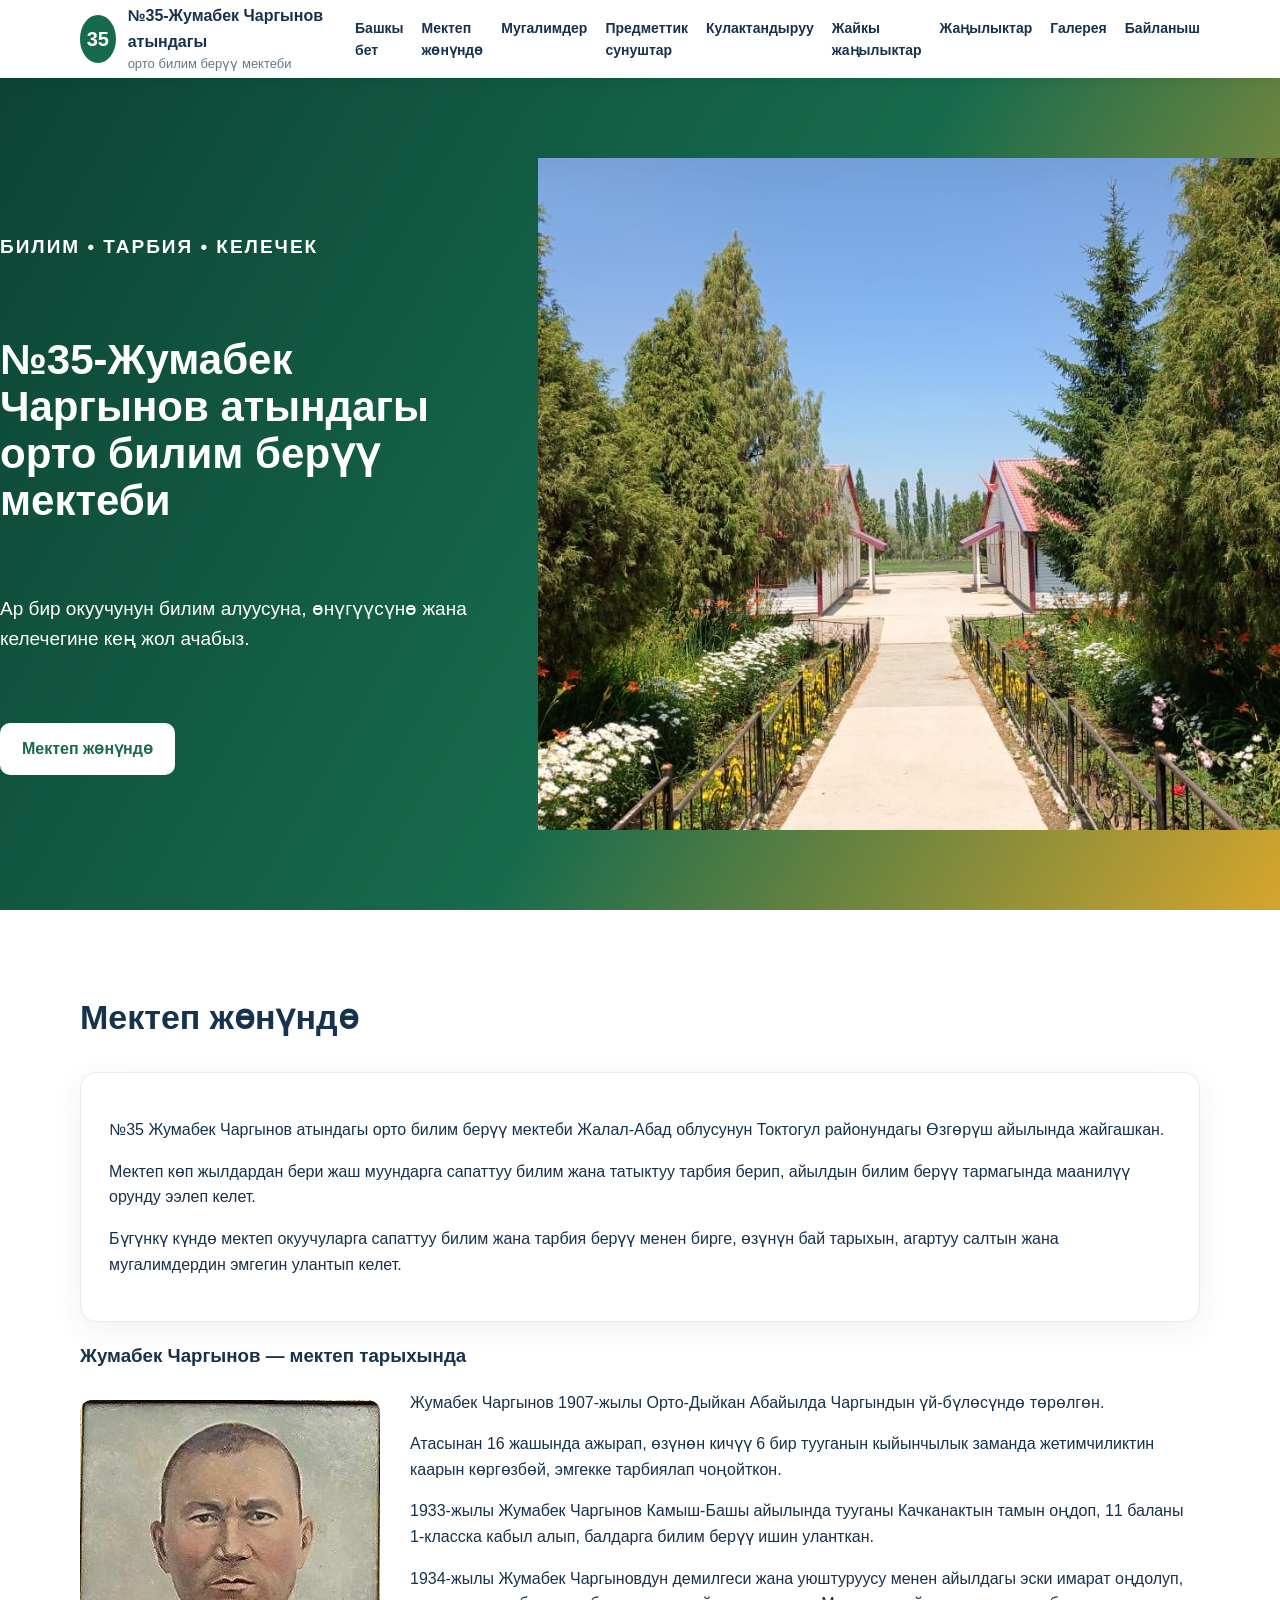
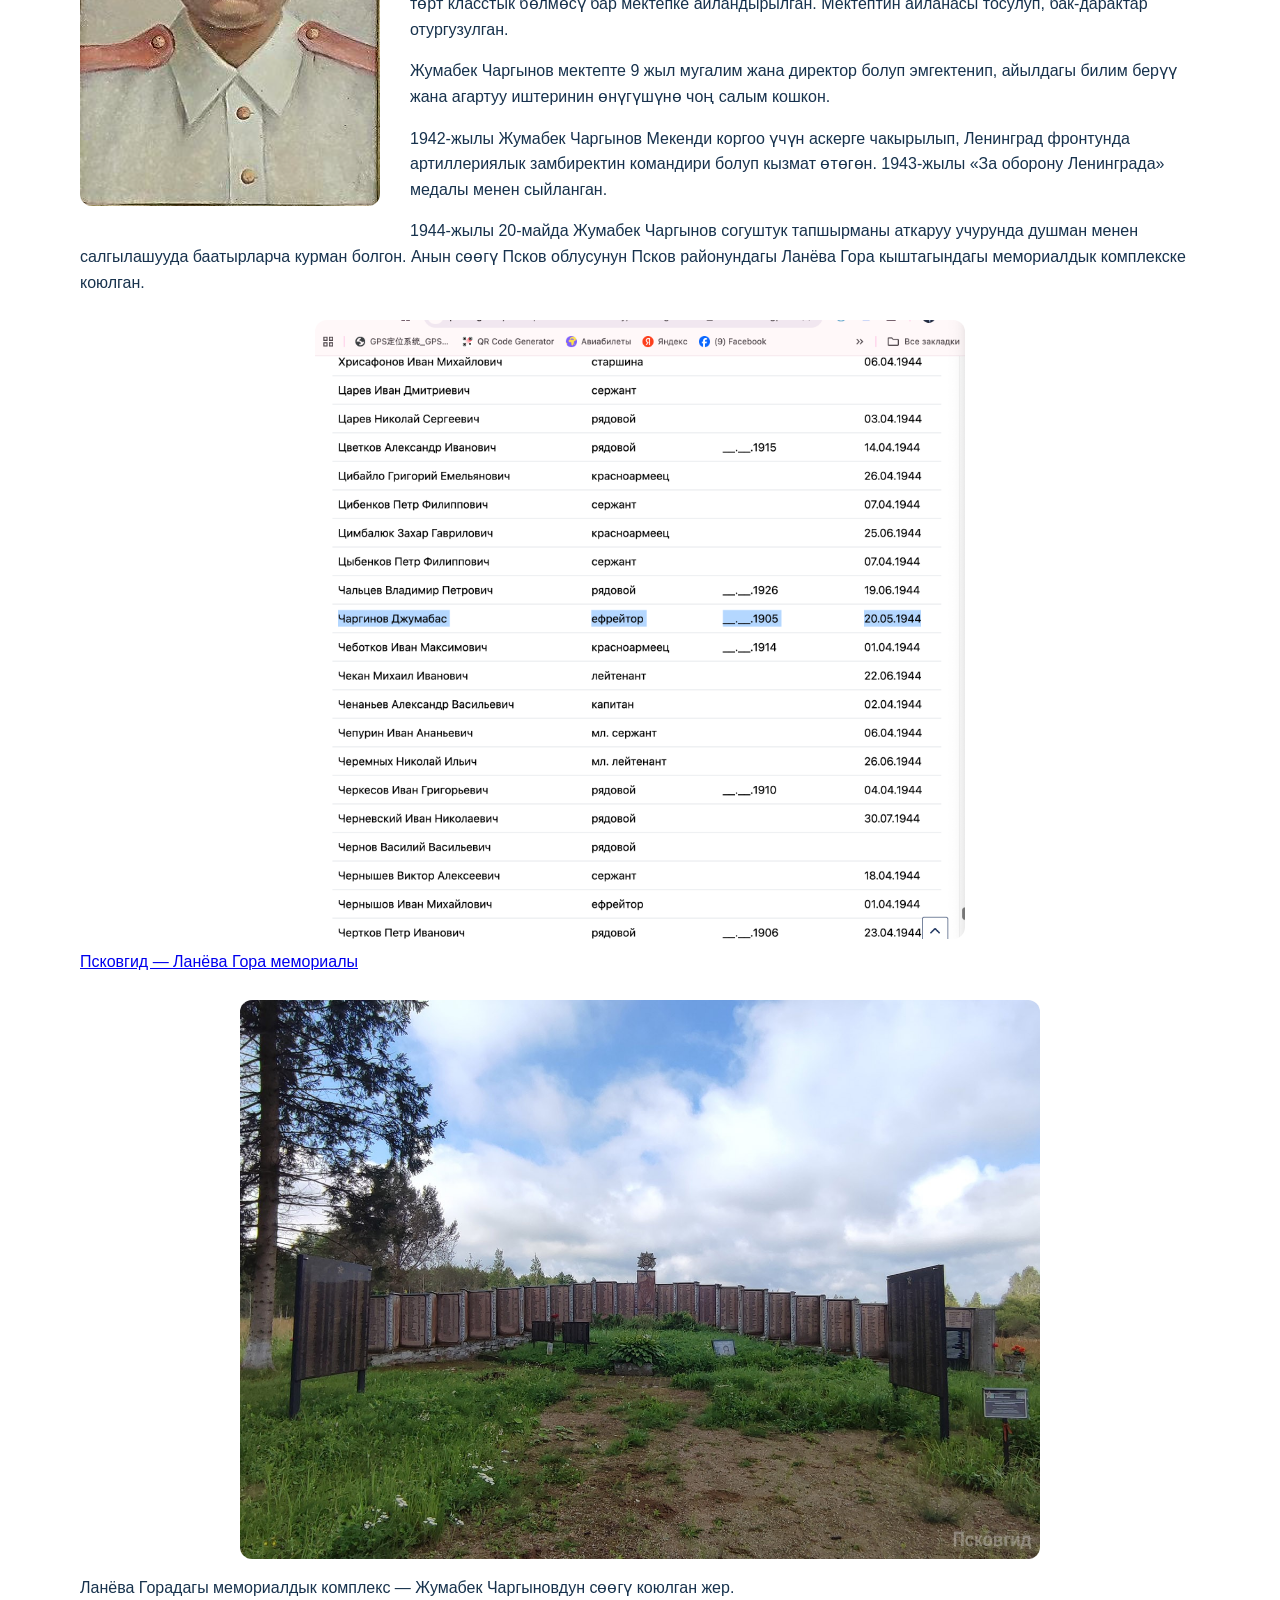
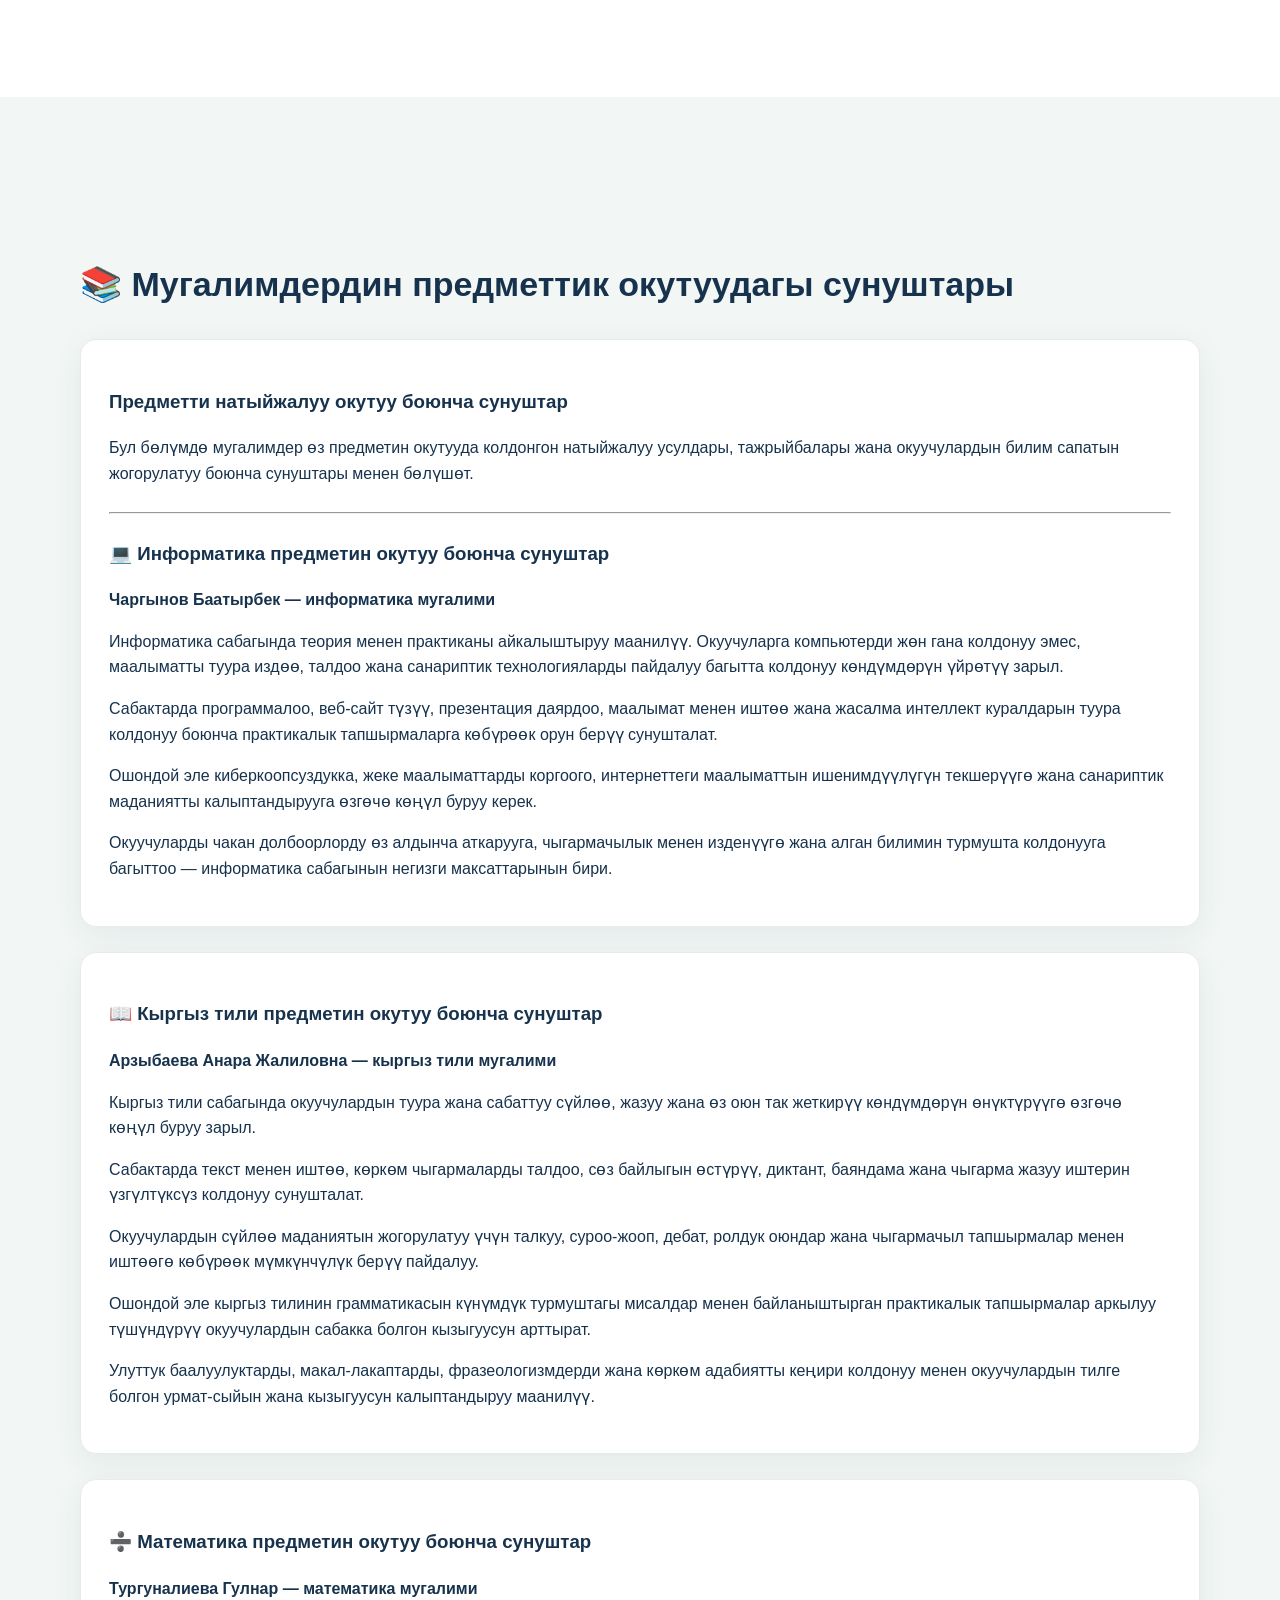
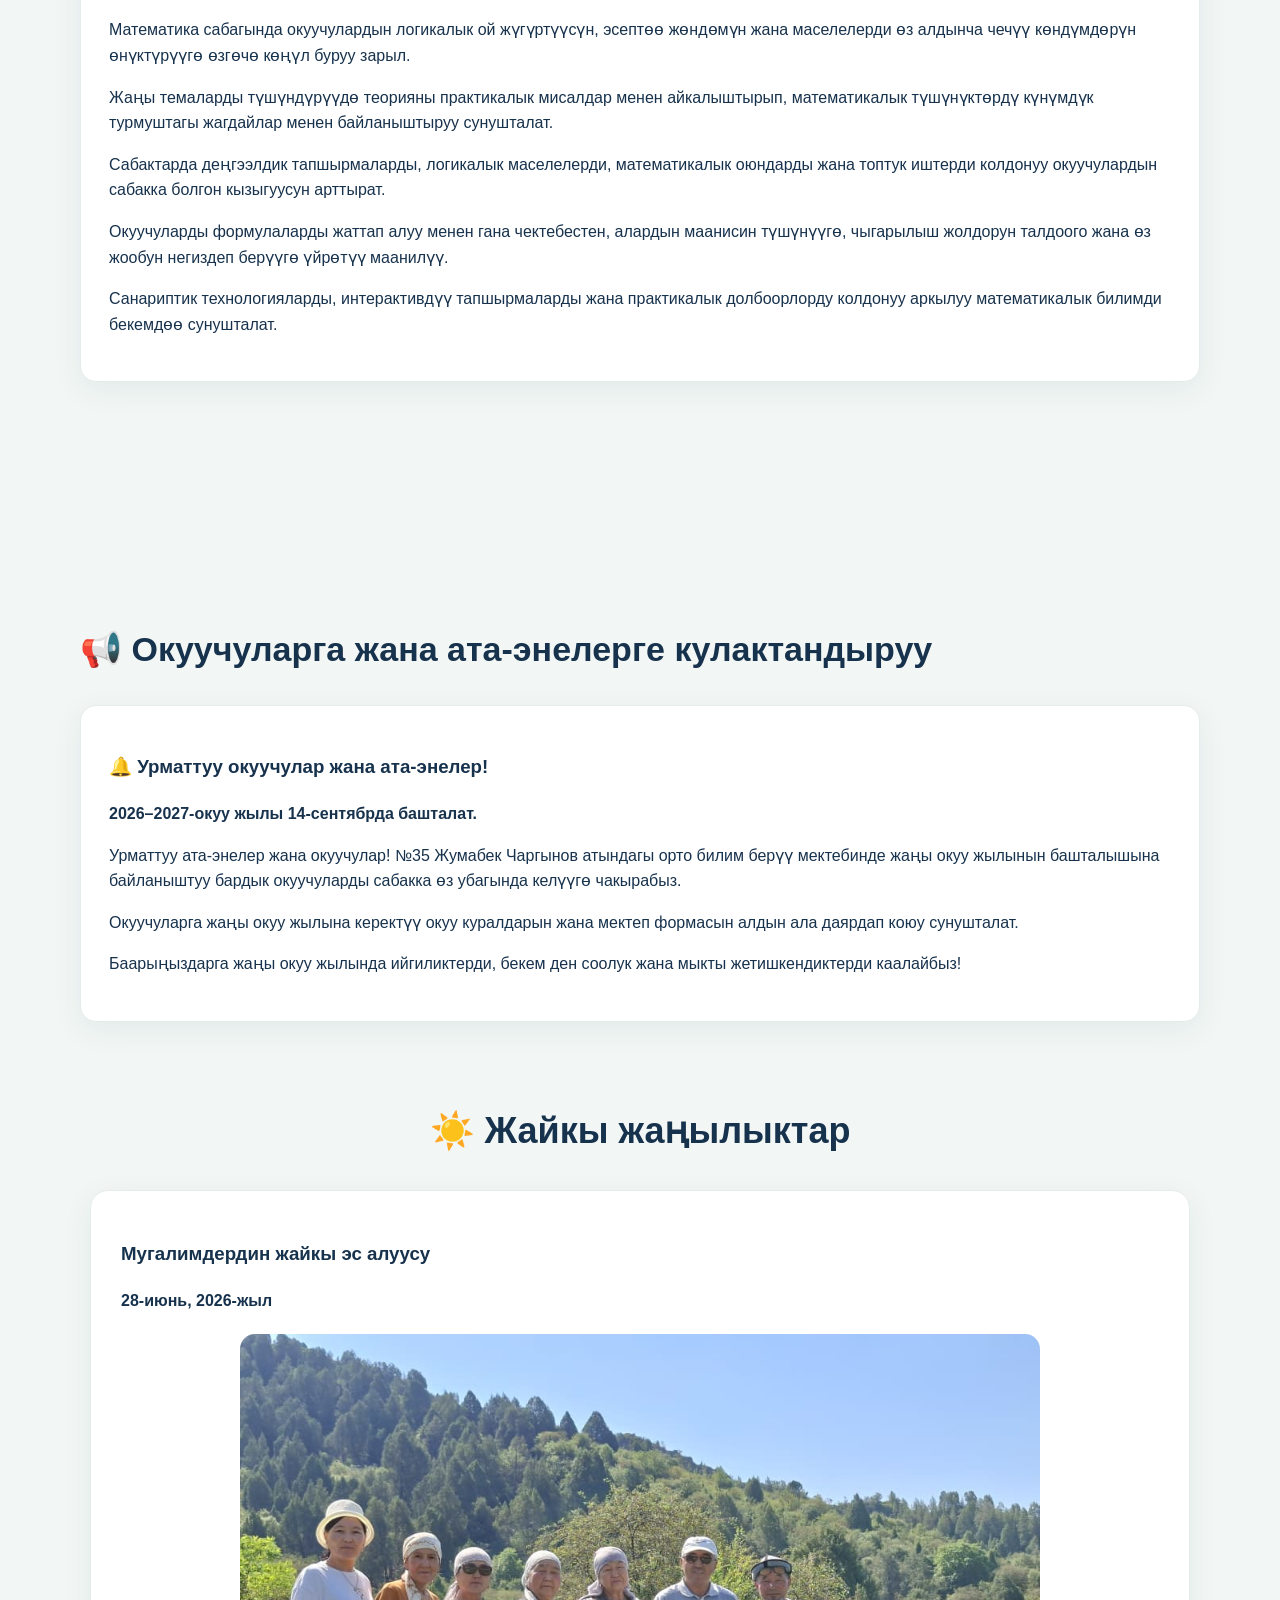
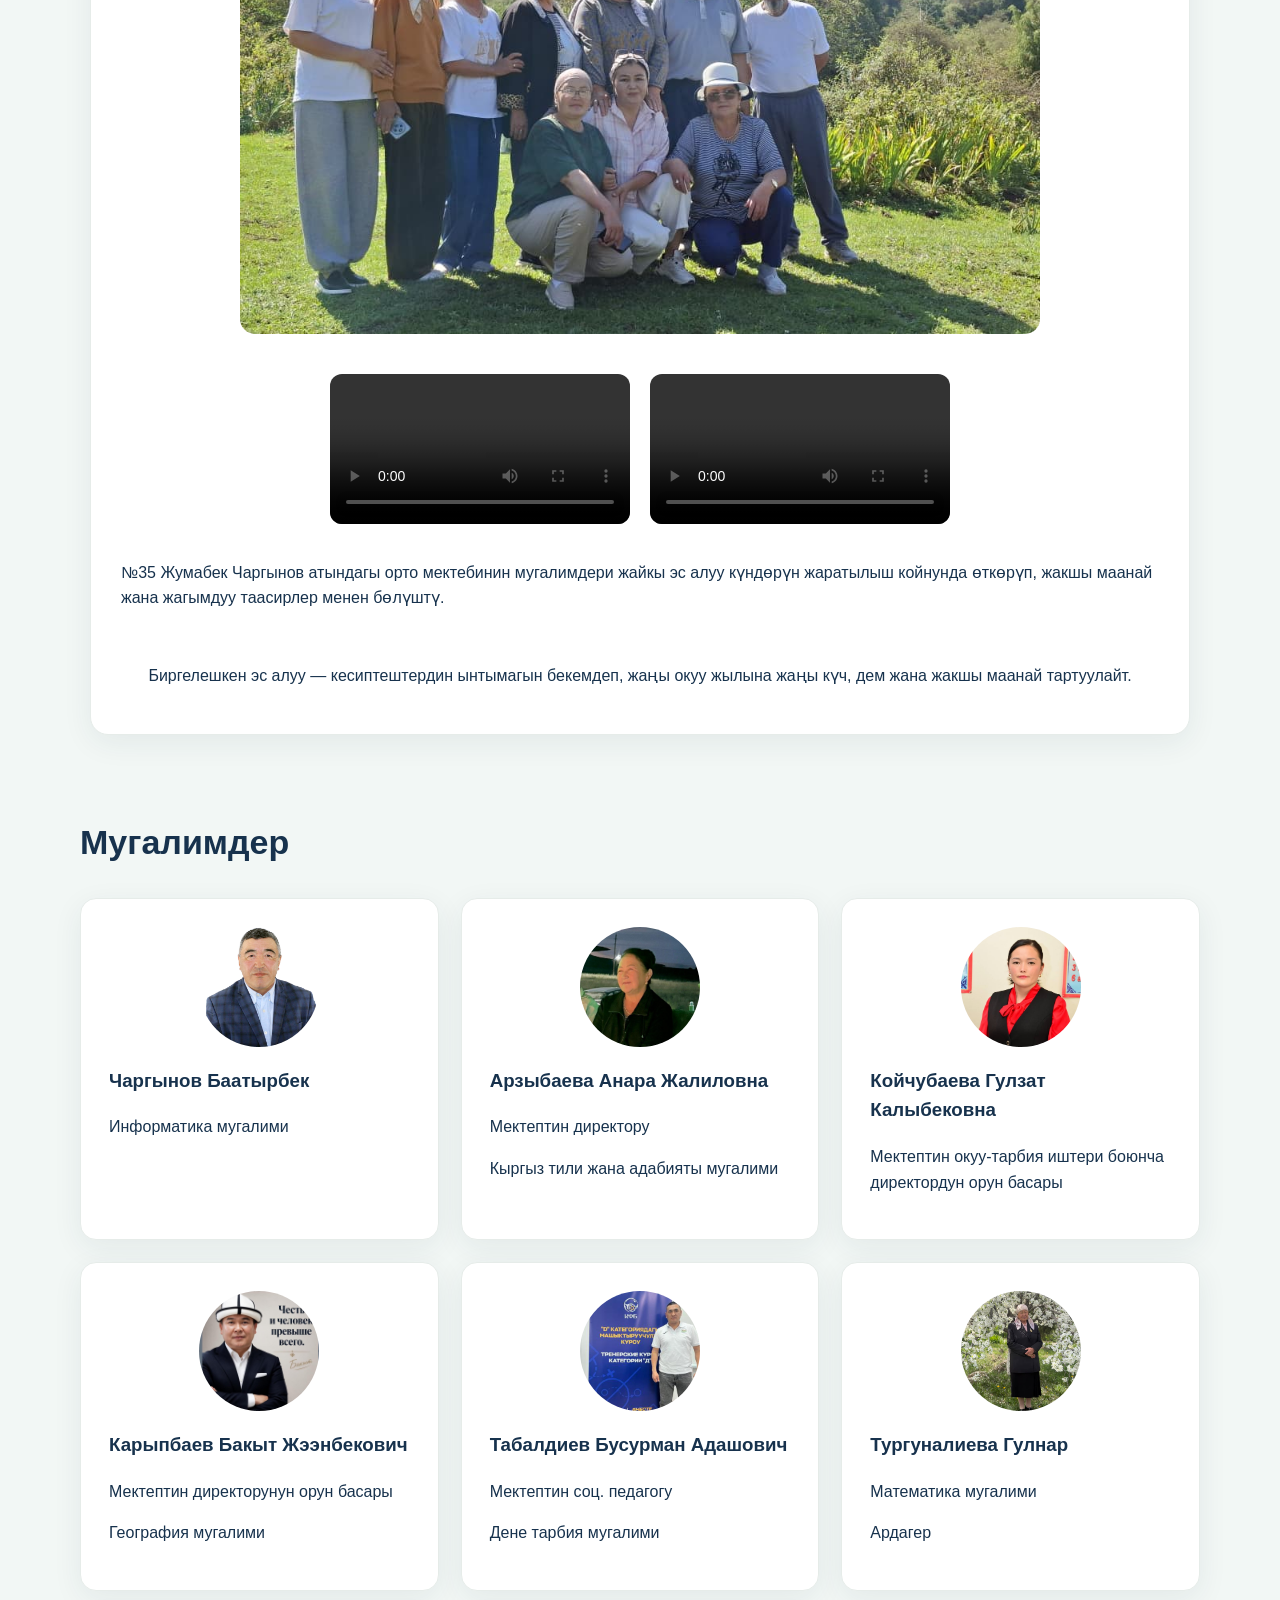
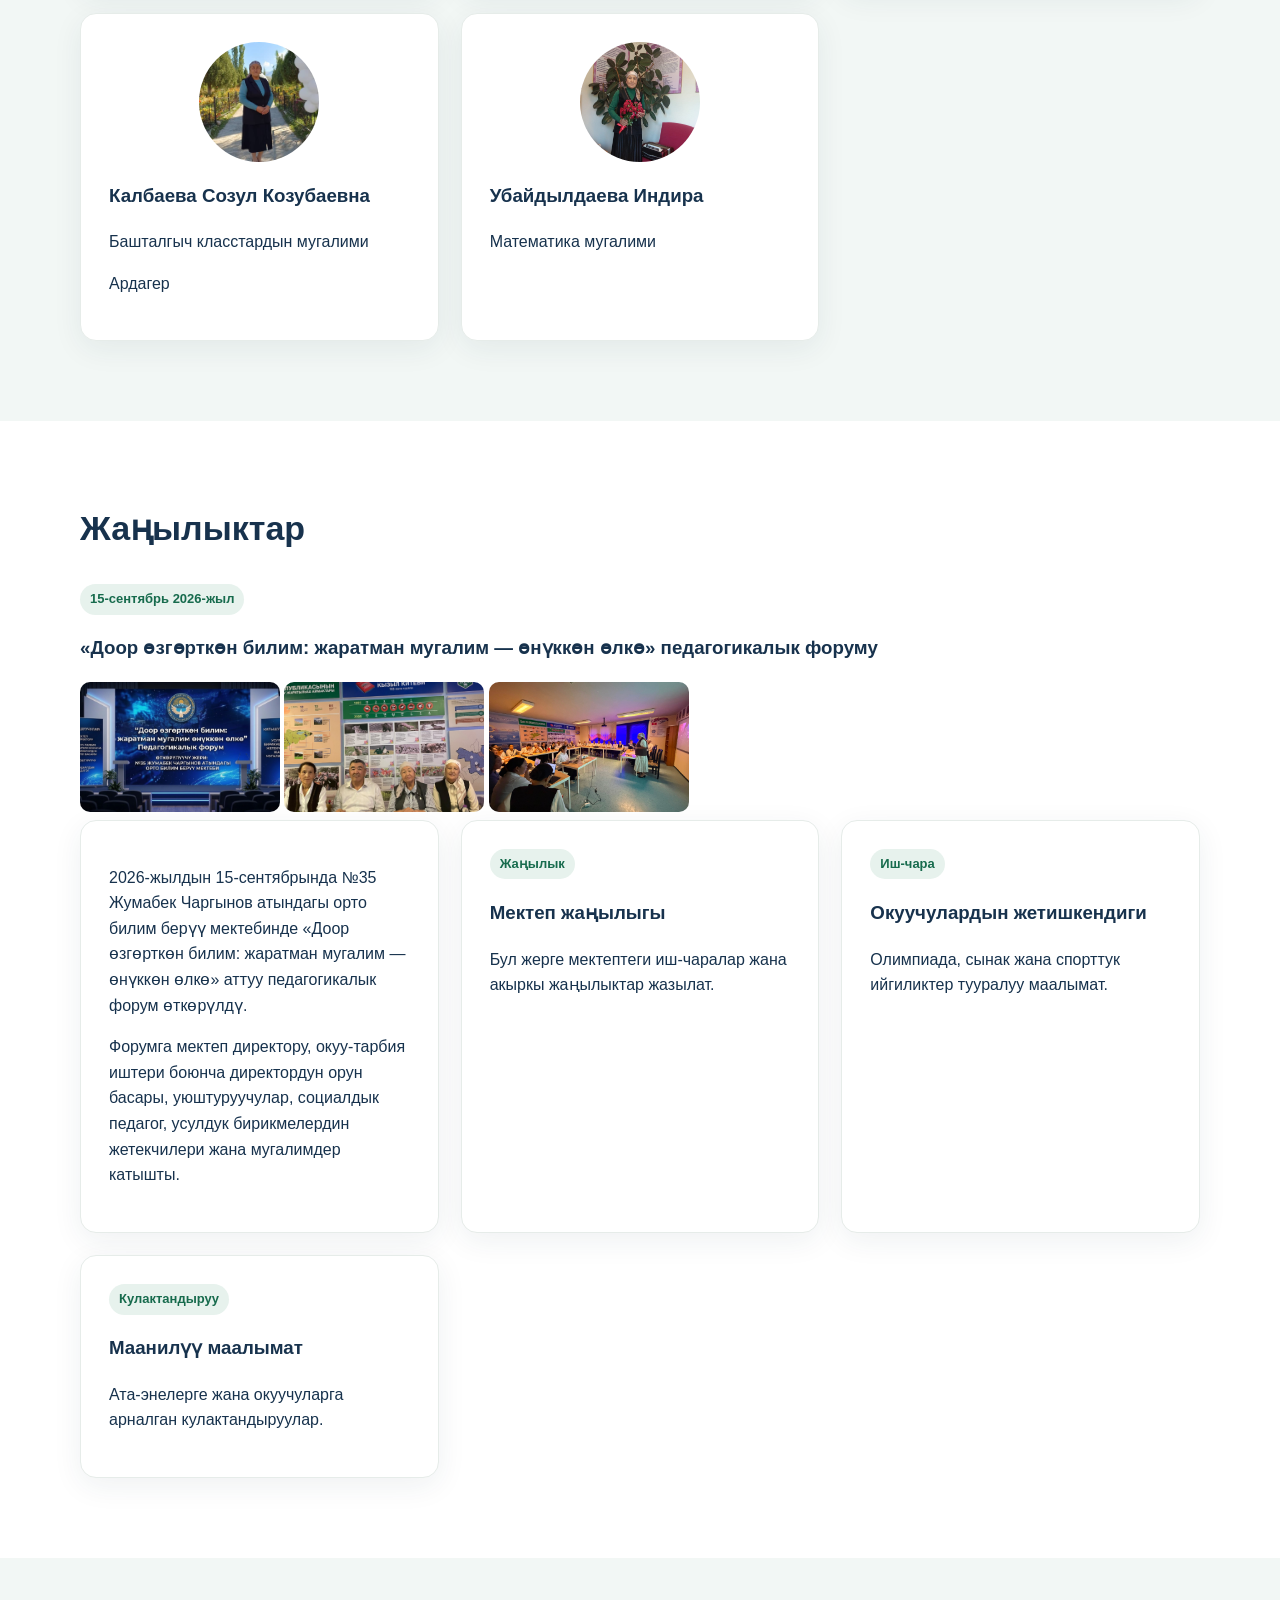
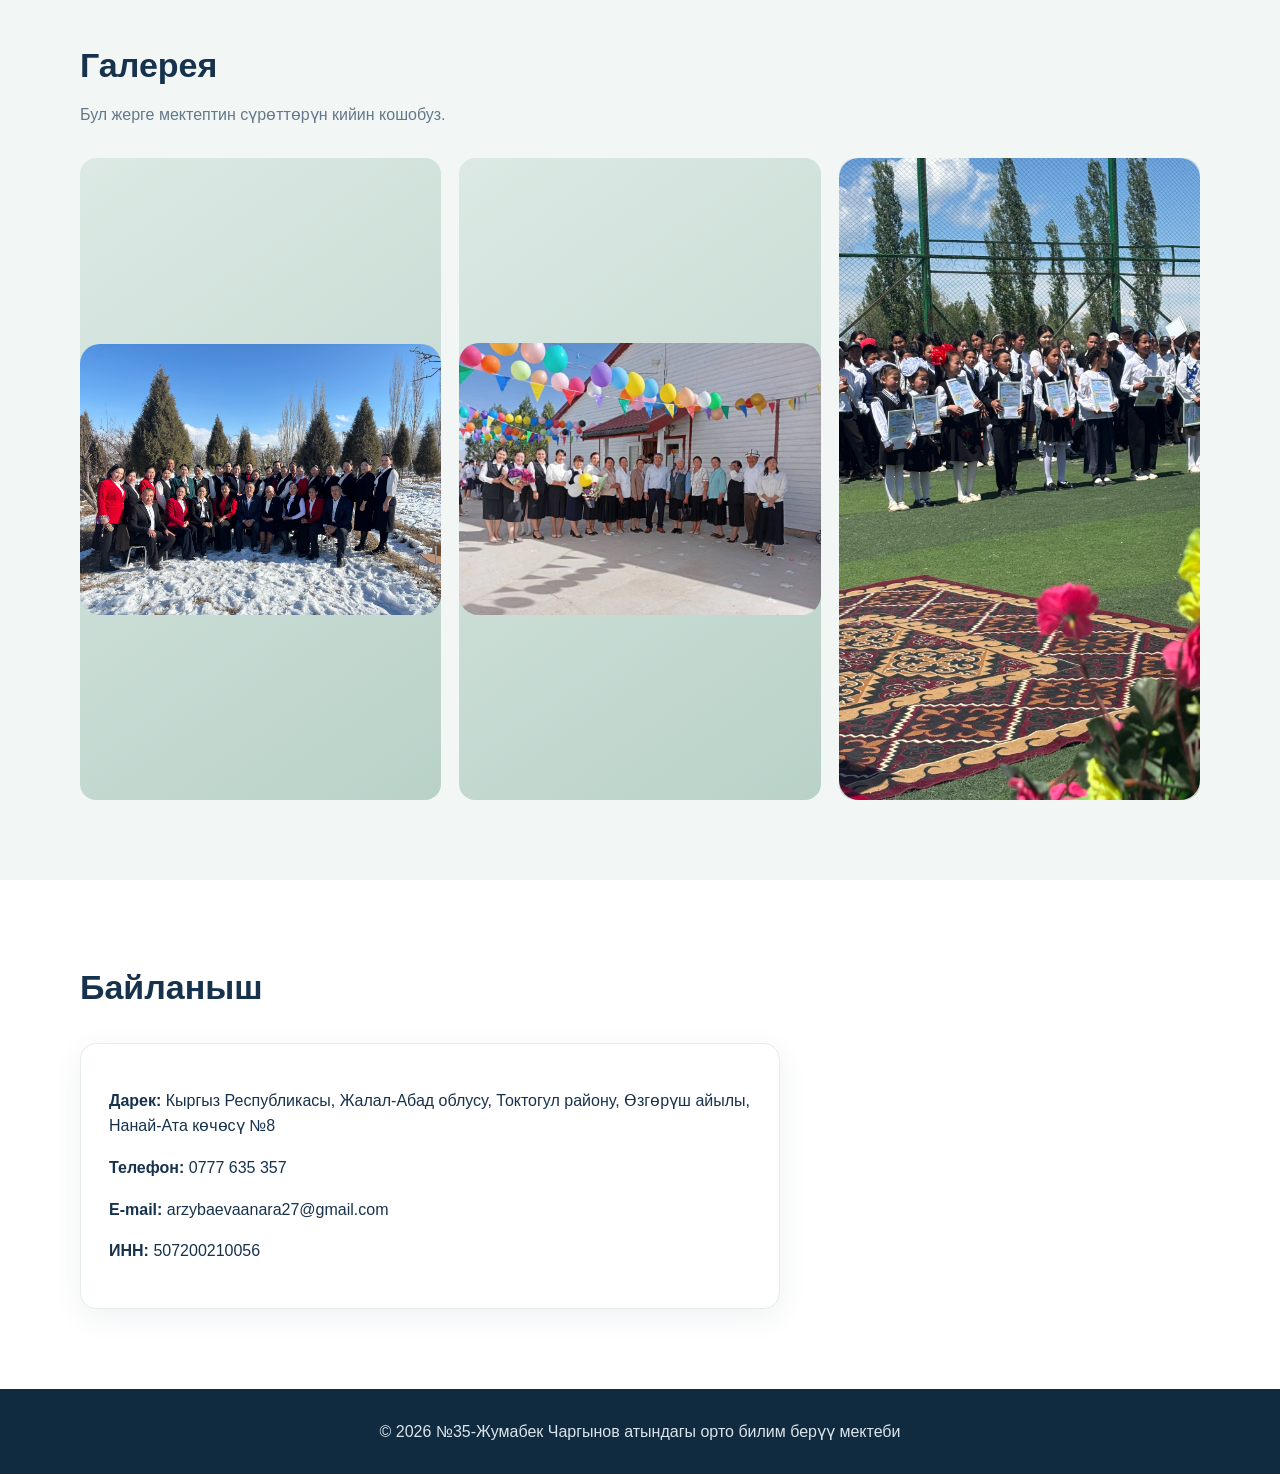
==== commit e6eed114: "Update index.html" ====
--- a/index.html
+++ b/index.html
@@ -235,16 +235,16 @@
     <section id="news">
       <div class="container">
         <h2>Жаңылыктар</h2>
-        <div class="grid"><article class="card">
+        
   <span class="date">15-сентябрь 2026-жыл</span>
   <h3>«Доор өзгөрткөн билим: жаратман мугалим — өнүккөн өлкө» педагогикалык форуму</h3>
 
   <div class="news-photos">
-    
-  </div>
-<img src="WhatsApp Image 2026-09-12 at 13.26.36.jpeg" alt="Педагогикалык форум" style="width:200px;height:130px;object-fit:cover;border-radius:10px;">
+    <img src="WhatsApp Image 2026-09-12 at 13.26.36.jpeg" alt="Педагогикалык форум" style="width:200px;height:130px;object-fit:cover;border-radius:10px;">
 <img src="WhatsApp Image 2026-09-14 at 14.13.26.jpeg" alt="Педагогикалык форум" style="width:200px;height:130px;object-fit:cover;border-radius:10px;">
-<img src="WhatsApp Image 2026-09-14 at 16.45.31.jpeg" alt="Педагогикалык форум" style="width:200px;height:130px;object-fit:cover;border-radius:10px;">
+<img src="WhatsApp Image 2026-09-14 at 16.45.31.jpeg" alt="Педагогикалык форум" style="width:200px;height:130px;object-fit:cover;border-radius:10px;">  
+  </div>
+<div class="grid"><article class="card forum-news">
   <p>
     2026-жылдын 15-сентябрында №35 Жумабек Чаргынов атындагы орто билим берүү мектебинде
     «Доор өзгөрткөн билим: жаратман мугалим — өнүккөн өлкө» аттуу педагогикалык форум өткөрүлдү.
@@ -255,7 +255,7 @@
     уюштуруучулар, социалдык педагог, усулдук бирикмелердин жетекчилери жана мугалимдер катышты.
   </p>
 </article>
-          <article class="card"><span class="date">Жаңылык</span><h3>Мектеп жаңылыгы</h3><p>Бул жерге мектептеги иш-чаралар жана акыркы жаңылыктар жазылат.</p></article>
+<article class="card forum-news"><span class="date">Жаңылык</span><h3>Мектеп жаңылыгы</h3><p>Бул жерге мектептеги иш-чаралар жана акыркы жаңылыктар жазылат.</p></article>
           <article class="card"><span class="date">Иш-чара</span><h3>Окуучулардын жетишкендиги</h3><p>Олимпиада, сынак жана спорттук ийгиликтер тууралуу маалымат.</p></article>
           <article class="card"><span class="date">Кулактандыруу</span><h3>Маанилүү маалымат</h3><p>Ата-энелерге жана окуучуларга арналган кулактандыруулар.</p></article>
         </div>
--- a/style.css
+++ b/style.css
@@ -223,4 +223,20 @@
   border-radius: 10px;
   display: block;
 }
-}
+
+.forum-news {
+  grid-column: 1 / -1;
+}
+
+.forum-news .news-photos {
+  display: flex;
+  gap: 15px;
+  justify-content: center;
+  flex-wrap: nowrap;
+}
+
+.forum-news .news-photos img {
+  width: 30% !important;
+  height: 180px !important;
+  object-fit: cover !important;
+}
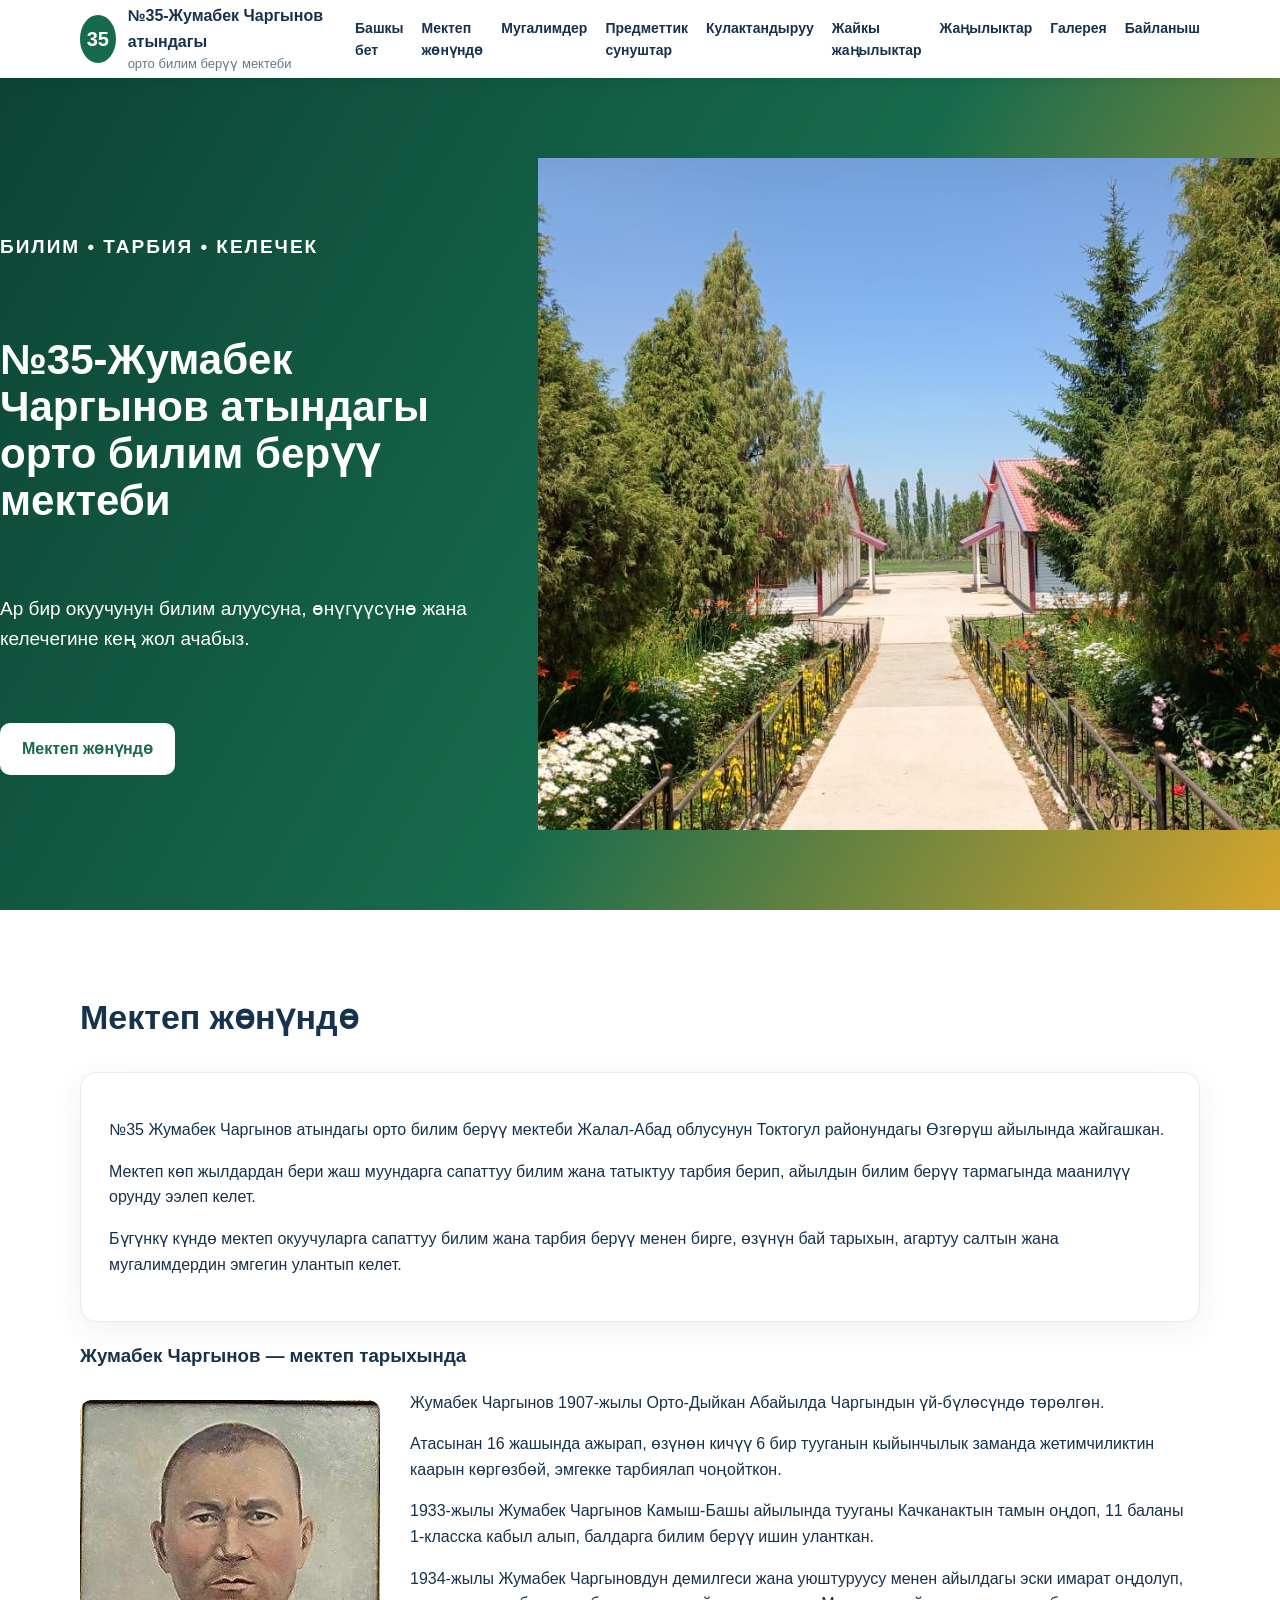
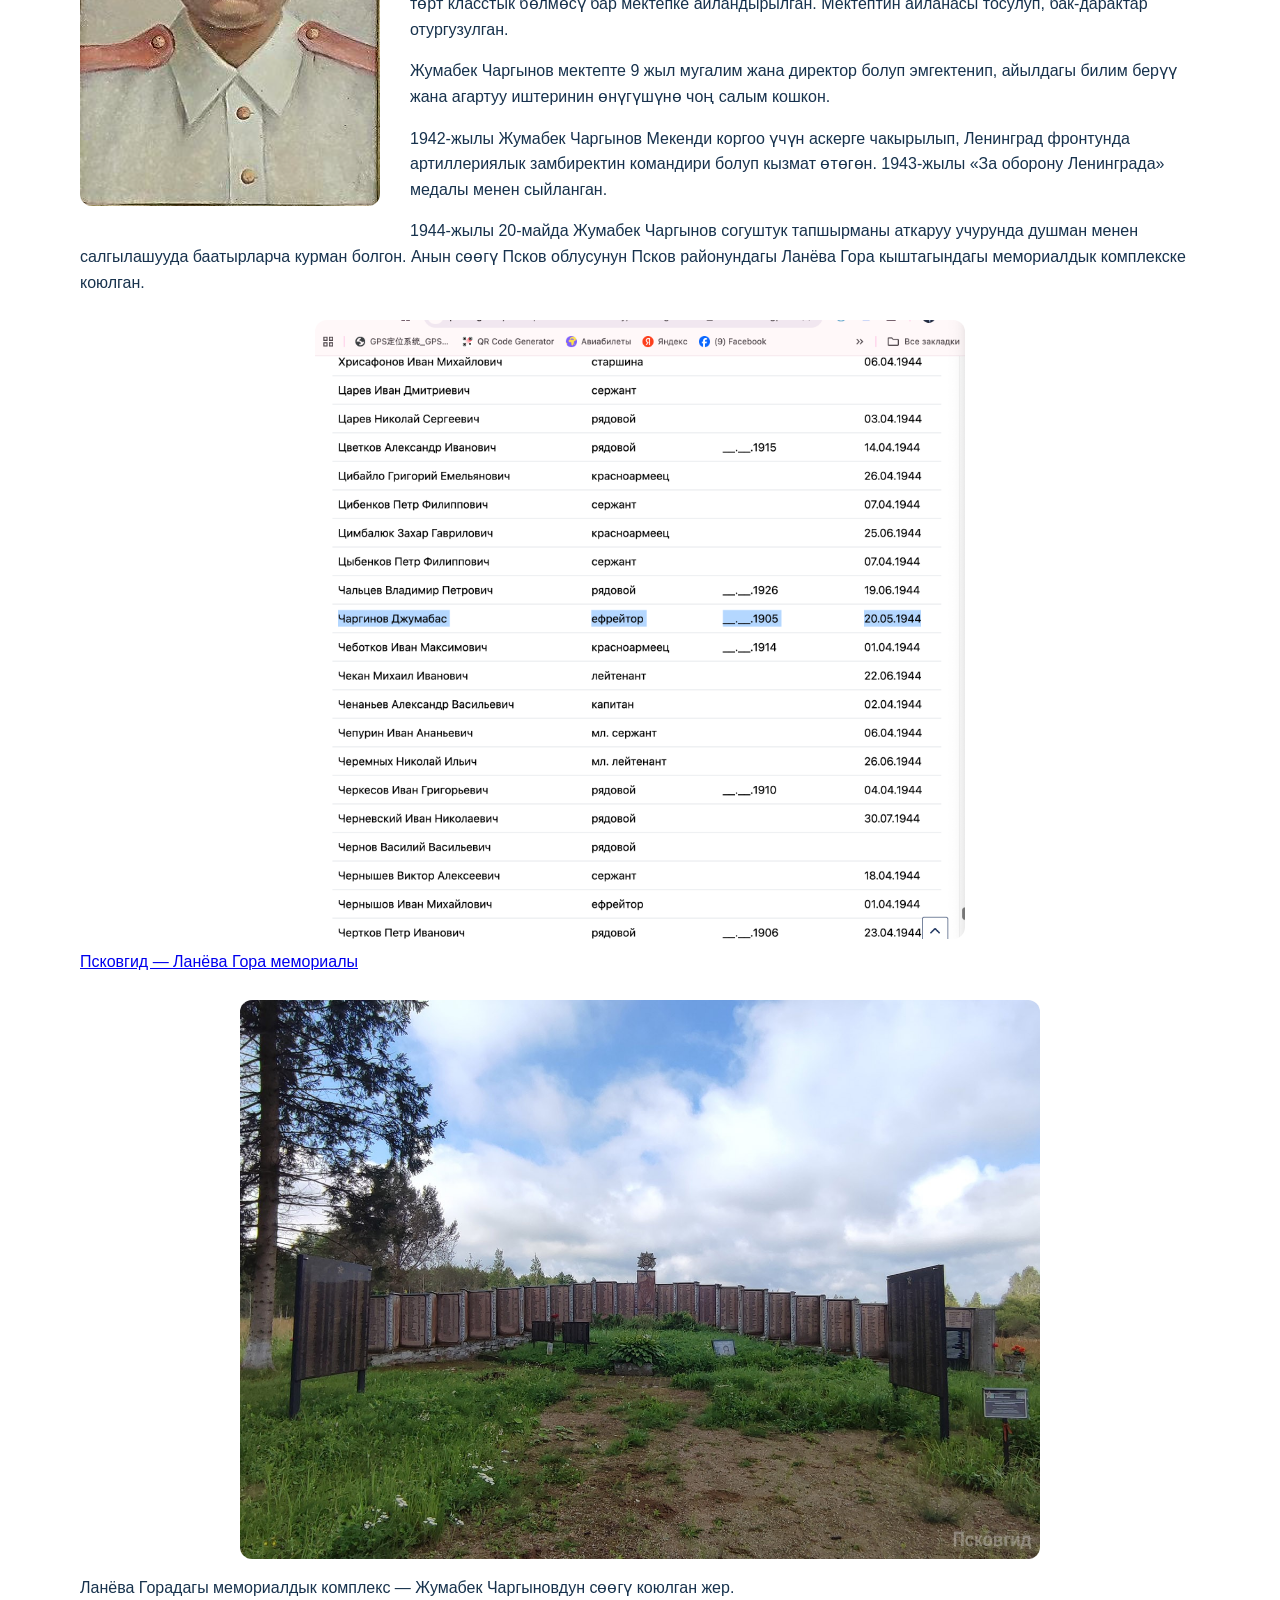
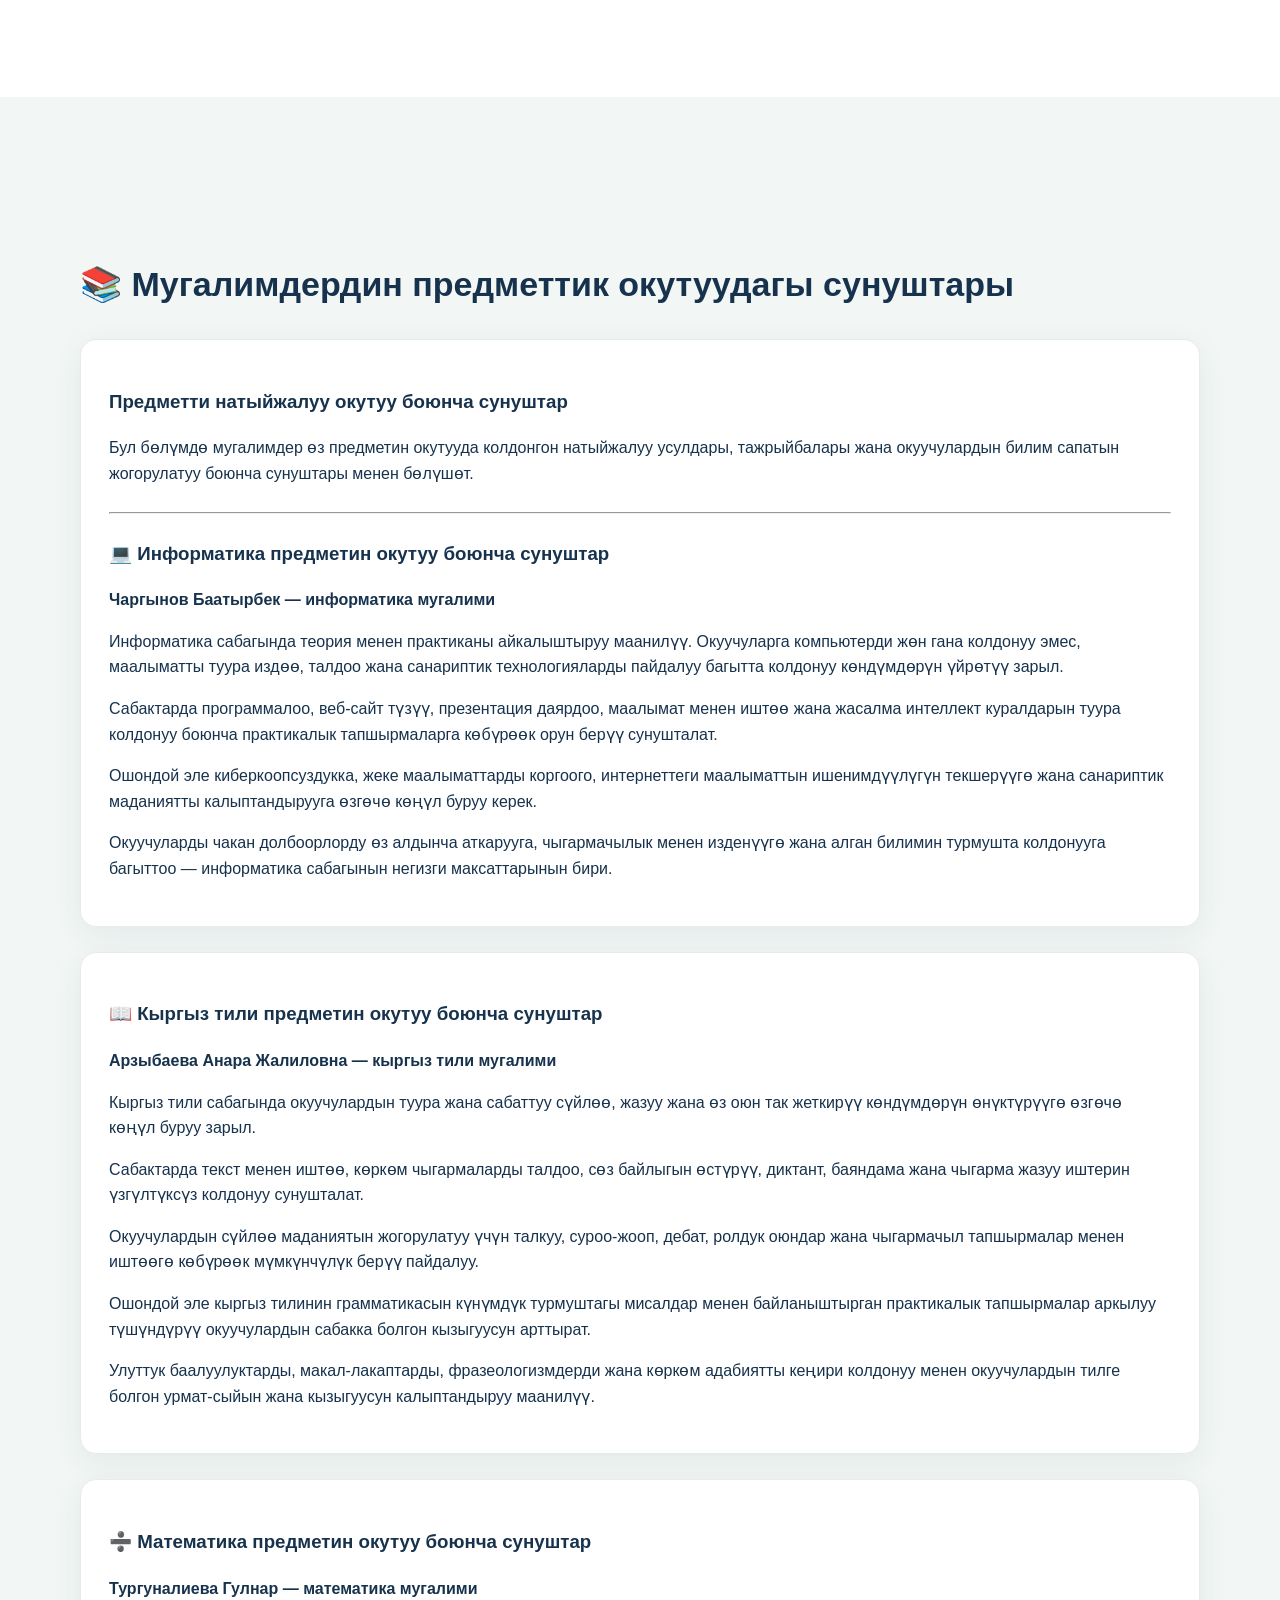
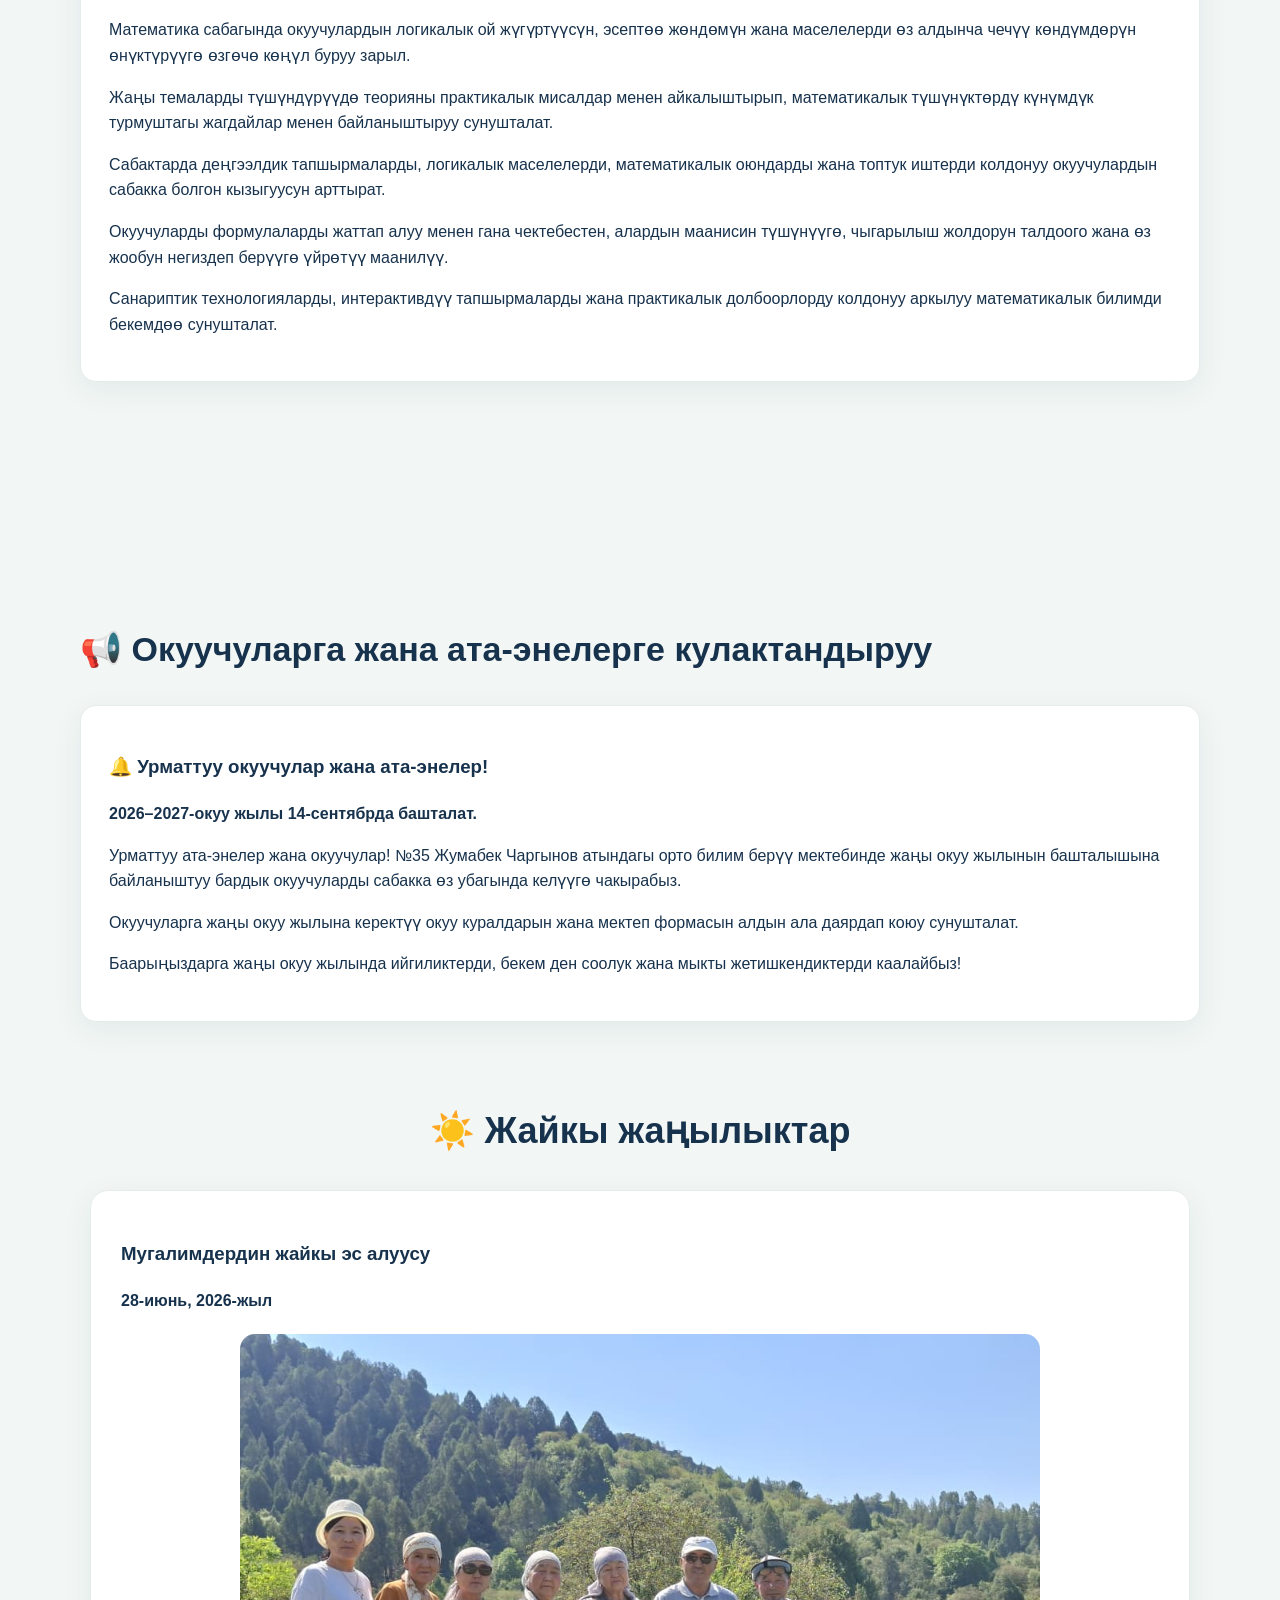
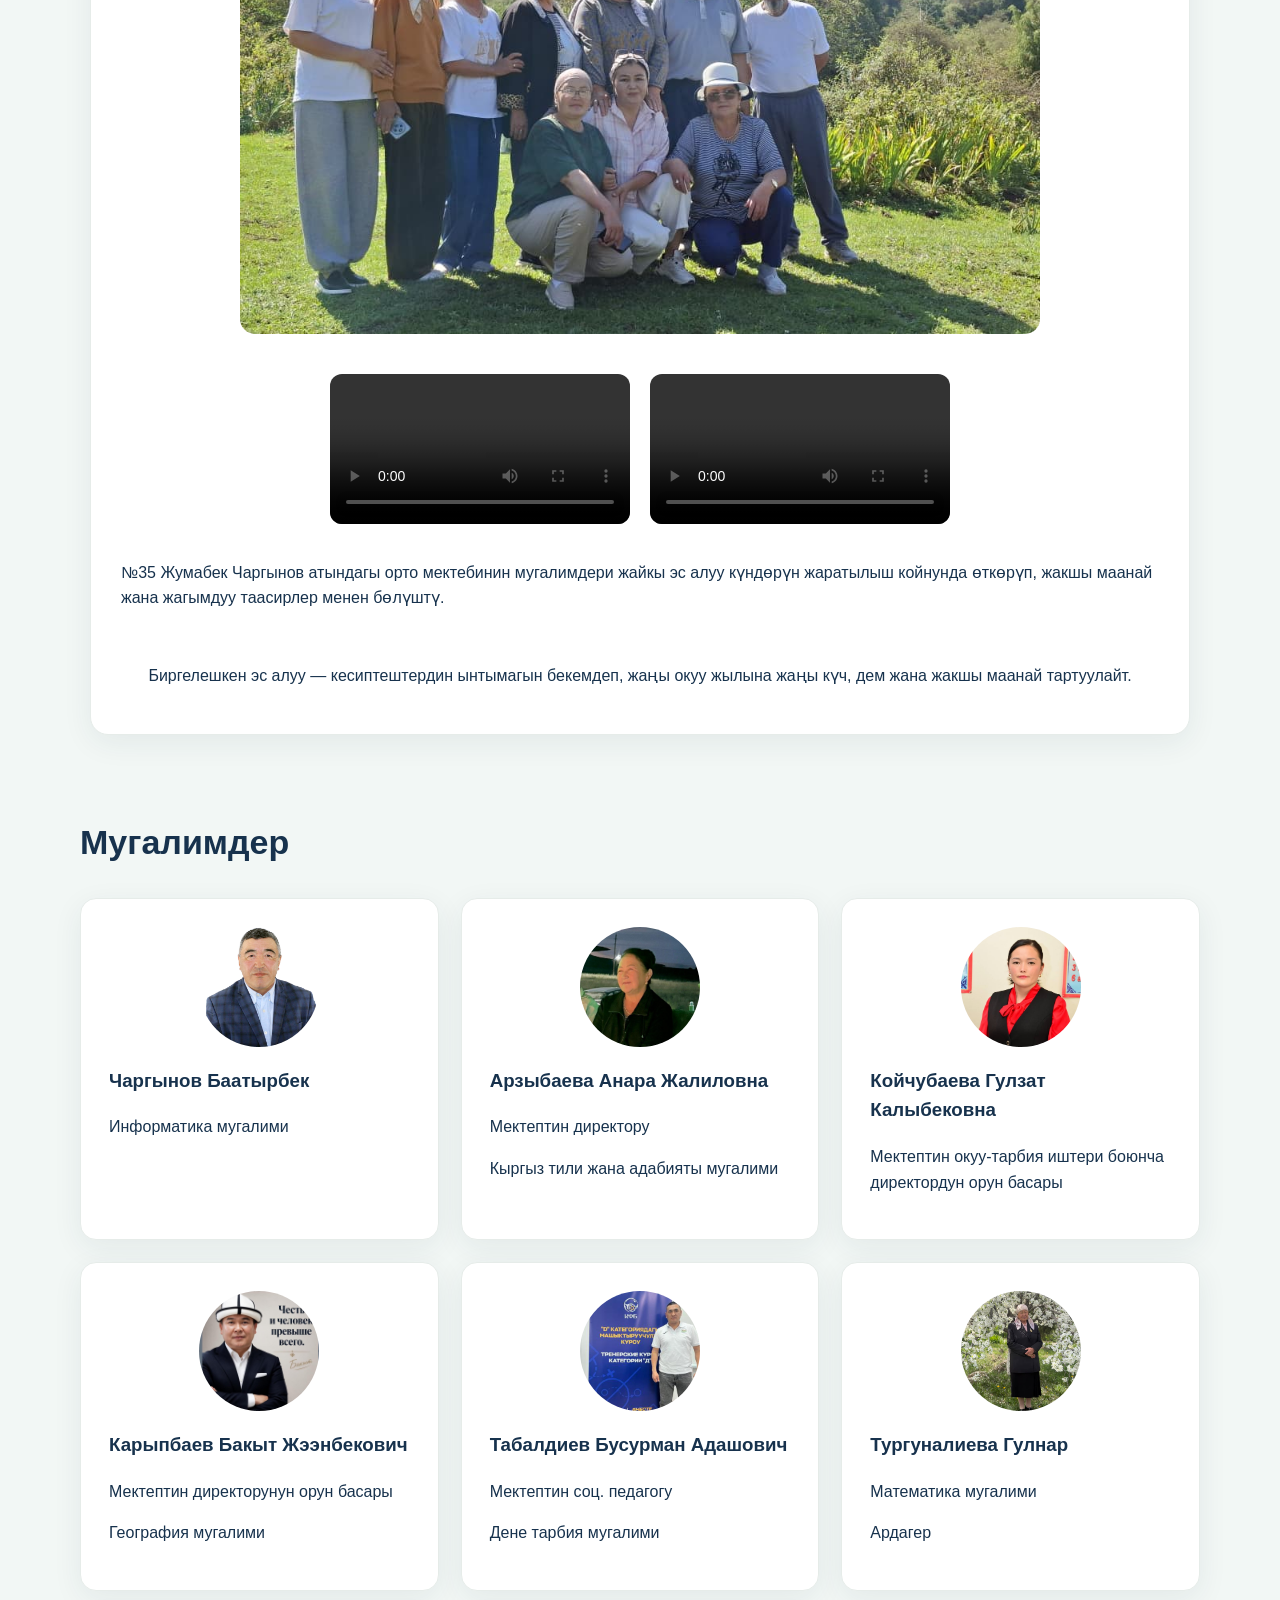
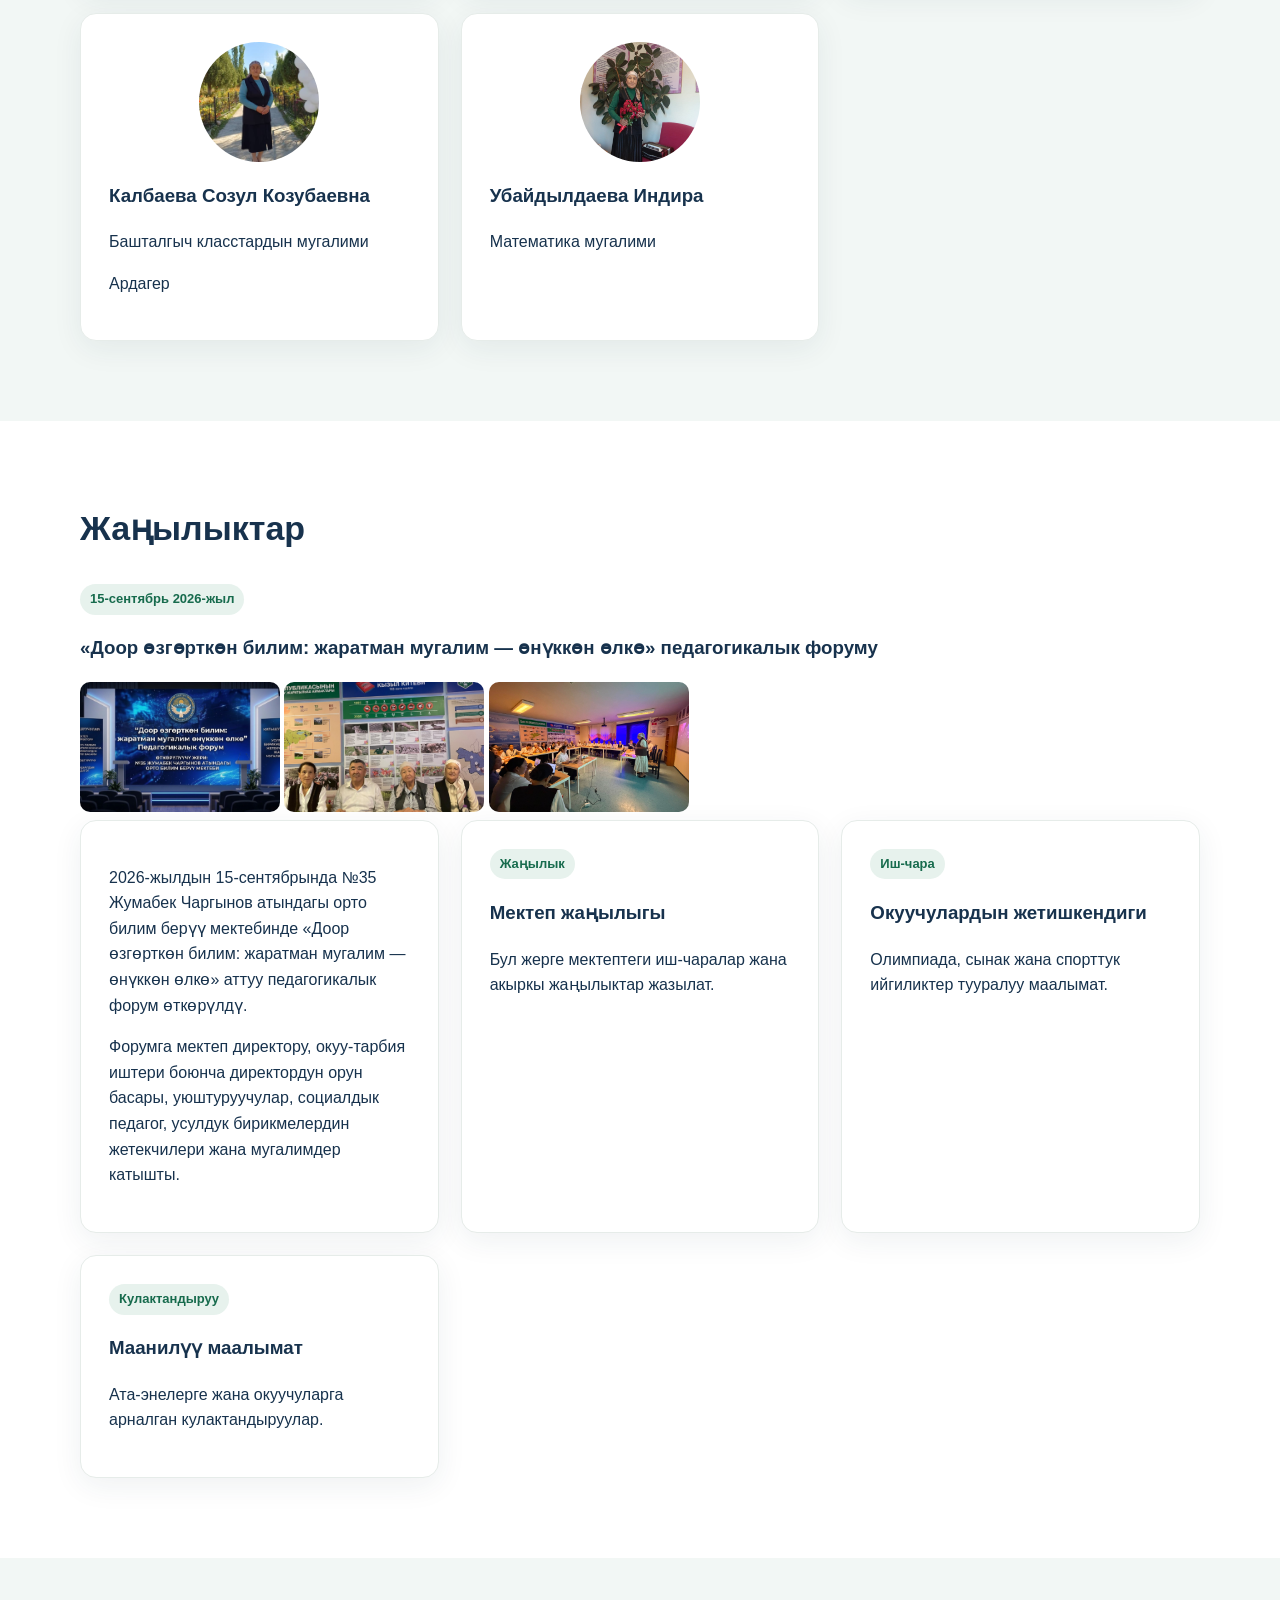
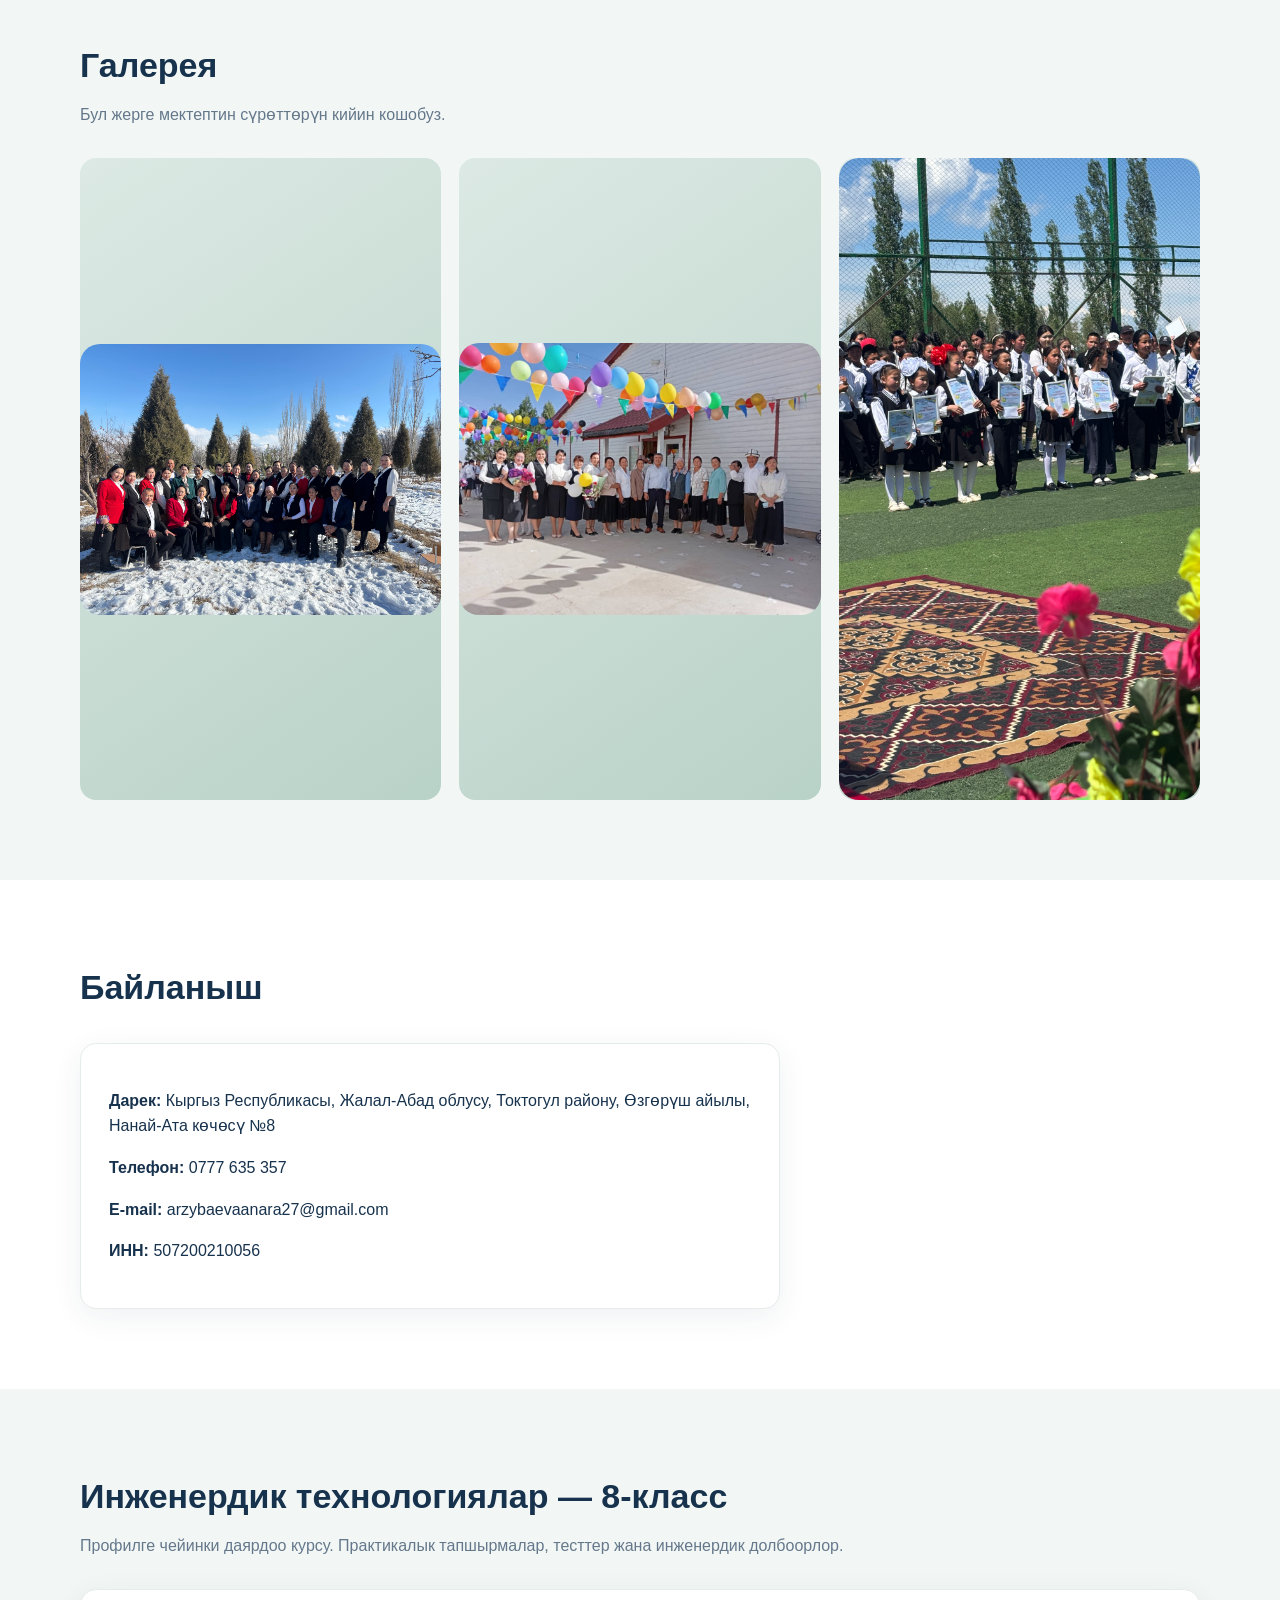
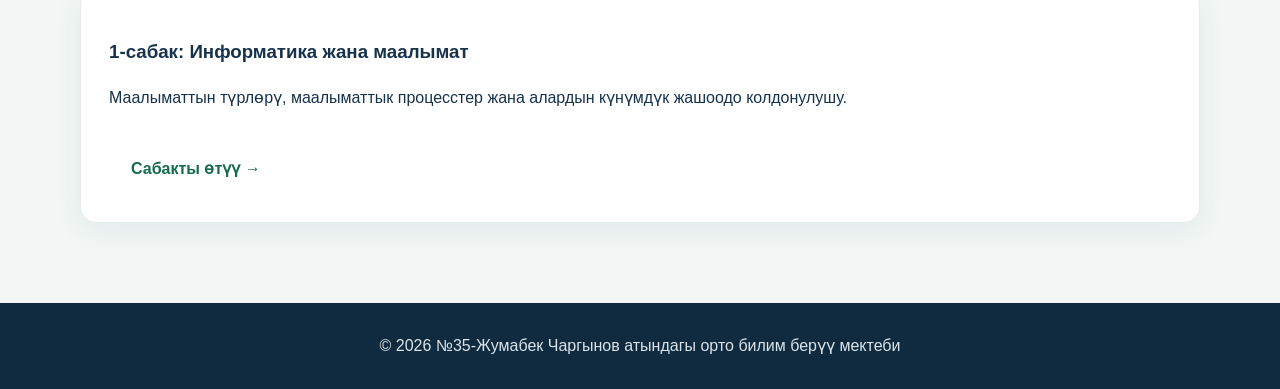
==== commit a2715d65: "Update index.html" ====
--- a/index.html
+++ b/index.html
@@ -281,6 +281,18 @@
 <p><strong>E-mail:</strong> arzybaevaanara27@gmail.com</p>
 <p><strong>ИНН:</strong> 507200210056</p>      </div>
     </section>
+    
+<section id="engineering8" class="soft">
+  <div class="container">
+    <h2>Инженердик технологиялар — 8-класс</h2>
+    <p class="lead">Профилге чейинки даярдоо курсу. Практикалык тапшырмалар, тесттер жана инженердик долбоорлор.</p>
+    <div class="card">
+      <h3>1-сабак: Информатика жана маалымат</h3>
+      <p>Маалыматтын түрлөрү, маалыматтык процесстер жана алардын күнүмдүк жашоодо колдонулушу.</p>
+      <a class="button" href="engineering8_lesson1.html">Сабакты өтүү →</a>
+    </div>
+  </div>
+</section>
   </main>
 
   <footer>
